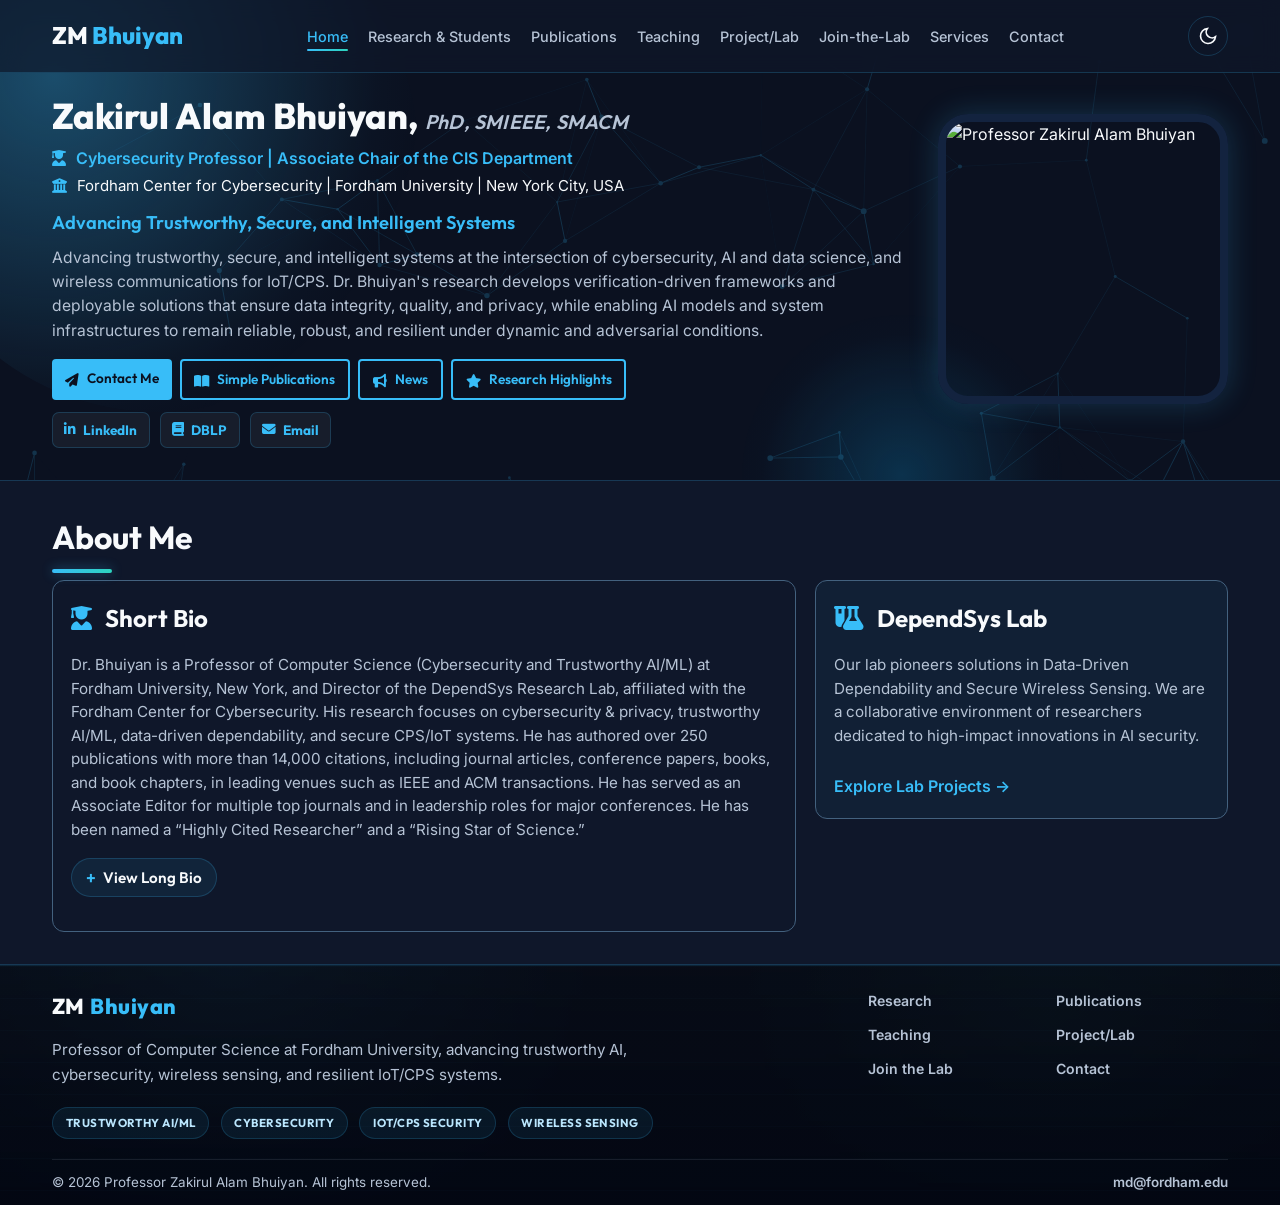
==== index.html @ 20b56509 "Add files via upload" ====
<!DOCTYPE html>
<html lang="en">

<head>
    <meta charset="UTF-8">
    <meta name="viewport" content="width=device-width, initial-scale=1.0">
    <title>Home | Zakirul Alam Bhuiyan</title>
    <meta name="description"
        content="Academic website of Professor Zakirul Alam Bhuiyan. Computer Science — Cybersecurity, Trustworthy AI/ML, Wireless Sensing, and Secure Systems.">
    <link rel="preconnect" href="https://fonts.googleapis.com">
    <link rel="preconnect" href="https://fonts.gstatic.com" crossorigin>
    <link
        href="https://fonts.googleapis.com/css2?family=Inter:wght@300;400;500;600&family=Outfit:wght@400;600;700;800&display=swap"
        rel="stylesheet">
    <link rel="stylesheet"
        href="https://cdnjs.cloudflare.com/ajax/libs/font-awesome/6.5.2/css/all.min.css">
    <link rel="stylesheet" href="style.css">
    <link rel="stylesheet" href="revision.css">
    <script>(function(){try{if(localStorage.getItem('theme')==='light'){document.documentElement.setAttribute('data-theme','light');}}catch(e){}})();</script>
</head>

<body>
    <!-- Abstract Canvas Background (Neural/Wireless design) -->
    <canvas id="bg-canvas"></canvas>

    <!-- Navigation -->
    <nav id="navbar">
        <div class="nav-container">
            <a href="index.html" class="logo">ZM <span>Bhuiyan</span></a>
            <ul class="nav-links">
                <li><a href="index.html" >Home</a></li>
                <li><a href="research.html">Research & Students</a></li>
                <li><a href="publications.html">Publications</a></li>
                <li><a href="teaching.html">Teaching</a></li>
                <li><a href="projects.html">Project/Lab</a></li>
                <li><a href="join-lab.html">Join-the-Lab</a></li>
                <li><a href="services.html">Services</a></li>
                <li><a href="contact.html">Contact</a></li>
            </ul>
            <div class="nav-controls">
                <button class="theme-toggle" aria-label="Toggle Theme">
                    <svg class="sun-icon" viewBox="0 0 24 24" fill="none" stroke="currentColor" stroke-width="2"><circle cx="12" cy="12" r="5"/><path d="M12 1v2M12 21v2M4.22 4.22l1.42 1.42M18.36 18.36l1.42 1.42M1 12h2M21 12h2M4.22 19.78l1.42-1.42M18.36 5.64l1.42-1.42"/></svg>
                    <svg class="moon-icon" viewBox="0 0 24 24" fill="none" stroke="currentColor" stroke-width="2"><path d="M21 12.79A9 9 0 1 1 11.21 3 7 7 0 0 0 21 12.79z"/></svg>
                </button>
                <button class="mobile-menu-btn" aria-label="Toggle Menu">
                    <span class="bar"></span>
                    <span class="bar"></span>
                    <span class="bar"></span>
                </button>
            </div>
        </div>
    </nav>

    <!-- Hero Section -->
    <section id="home" class="hero">
        <div class="hero-content">
            <div class="hero-text slide-right">
                <h1 class="glitch" data-text="Zakirul Alam Bhuiyan, PhD, SMIEEE, SMACM">Zakirul Alam Bhuiyan, <span class="title-credentials">PhD, SMIEEE, SMACM</span></h1>
                <p class="hero-role"><i class="fa-solid fa-user-graduate" aria-hidden="true"></i> Cybersecurity Professor | Associate Chair of the CIS Department</p>
                <p class="hero-affiliation"><i class="fa-solid fa-building-columns" aria-hidden="true"></i> Fordham Center for Cybersecurity | Fordham University | New York City, USA</p>
                <h2 class="tagline">Advancing Trustworthy, Secure, and Intelligent Systems</h2>
                <p class="bio-summary">
                    Advancing trustworthy, secure, and intelligent systems at the intersection of cybersecurity, AI and data science, and wireless communications for IoT/CPS. Dr. Bhuiyan's research develops verification-driven frameworks and deployable solutions that ensure data integrity, quality, and privacy, while enabling AI models and system infrastructures to remain reliable, robust, and resilient under dynamic and adversarial conditions.
                </p>
                <div class="hero-buttons">
                    <a href="contact.html" class="btn primary-btn"><i class="fa-solid fa-paper-plane"></i>Contact Me</a>
                    <button type="button" id="open-quick-pubs" class="btn secondary-btn"><i class="fa-solid fa-book-open"></i>Simple Publications</button>
                    <button type="button" id="open-news-modal" class="btn secondary-btn"><i class="fa-solid fa-bullhorn"></i>News</button>
                    <button type="button" id="open-highlights-modal" class="btn secondary-btn"><i class="fa-solid fa-star"></i>Research Highlights</button>
                </div>
<div class="social-links profile-links" aria-label="Academic and professional profiles">
<a href="https://www.linkedin.com/in/zakirul-alam-bhuiyan-19418713" target="_blank" rel="noopener noreferrer" aria-label="LinkedIn" title="LinkedIn"><i class="fa-brands fa-linkedin-in"></i><span>LinkedIn</span></a>
<a href="https://dblp.org/pid/88/7649" target="_blank" rel="noopener noreferrer" aria-label="DBLP" title="DBLP"><i class="fa-solid fa-book"></i><span>DBLP</span></a>
<a href="mailto:md@fordham.edu" aria-label="Email" title="Email"><i class="fa-solid fa-envelope"></i><span>Email</span></a></div>
            </div>
            <div class="hero-image slide-left">
                <div class="img-wrapper">
                    <img src="assets/profile.png" alt="Professor Zakirul Alam Bhuiyan">
                </div>
            </div>
        </div>
    </section>

    <div id="quick-pubs-modal" class="quick-pubs-modal" aria-hidden="true" role="dialog" aria-modal="true" aria-labelledby="quick-pubs-title">
        <div class="quick-pubs-backdrop" data-close-modal></div>
        <div class="quick-pubs-panel">
            <button type="button" class="quick-pubs-close" aria-label="Close" data-close-modal>&times;</button>
            <h3 id="quick-pubs-title">Selected Publications Snapshot</h3>
            <p class="quick-pubs-note">A quick list of representative publications. For the complete list, open the full publications page.</p>
            <ol class="quick-pubs-list">
                <li> Hong Shijia, Tian Qi, Shen Jian, Zakirul Alam Bhuiyan, Vijayakumar Pandi, He Debiao, An Efficient iTreeKEM-Based Group Key Agreement Protocol for Flying Ad-hoc Networks, IEEE Transactions on Mobile Computing (TMC), 2026</li>
                <li> Ali Alfatemi, Mohamed Rahouti, Zakirul Alam Bhuiyan, Abdellah Chehri, Mohammed Aledhari, and Gwanggil Jeon, "Enhancing DDoS Detection for Edge Networks with Noise-Tolerant Shallow Neural Networks in Computational Social Systems," IEEE Transactions on Computational Social Systems (TCSC), 2025</li>
                <li> T. Hai, Z. Bhuiyan, M. Rahouti, Jincheng Zhou, Jian Shen, "Blockchain-Based Trustworthiness in Cross-Border Data Exchange in 5G-Powered Intelligent Connected Vehicles," IEEE Networks, 2024</li>
                <li> S. Zhang, Z. Li, K. C. Li, Zakirul Alam Bhuiyan, "Blockchain-Based Hybrid Reliable User Selection Scheme for Task Allocation in Mobile Crowd Sensing," IEEE Translations Network Science Engineering (TNSE), 2024</li>
                <li> Ta Li, Youliang Tian, Jinbo Xiong, Zakirul Alam Bhuiyan, "FVP-EOC: Fair, Verifiable, and Privacy-Preserving Edge Outsourcing Computing in 5G-Enabled IIoT," IEEE Transactions Industrial Informatics (TII), 2023</li>
                <li> Xuan Zhao, Zakirul Alam Bhuiyan, et al., "TrCMP: A Dependable App Usage Design for User Behavior Analysis through Cyber-Physical Parameters," Journal of Systems Architecture (JSA), 2020</li>
                <li> J Zhang, Z Bhuiyan, X Yang, T Wang, X Xu, T Hayajneh, F. Khan, "AntiConcealer: Reliable Detection of Adversary Concealed Behaviors in EdgeAI-Assisted IoT," IEEE Internet of Things, 2022</li>
            </ol>
            <a href="publications.html" class="btn secondary-btn">Open Full Publications</a>
        </div>
    </div>

    <div id="news-modal" class="quick-pubs-modal" aria-hidden="true" role="dialog" aria-modal="true" aria-labelledby="news-title">
        <div class="quick-pubs-backdrop" data-close-news></div>
        <div class="quick-pubs-panel">
            <button type="button" class="quick-pubs-close" aria-label="Close" data-close-news>&times;</button>
            <h3 id="news-title">NEWS:</h3>
            <ul class="quick-pubs-list">
                <li>Fully Funded PhD position available in Data-driven Trustworthy AI/ML, Cybersecurity, IoT/CPS Privacy, Cryptography/Blockchain. <a href="join-lab.html">Learn more</a></li>
                <li>Funded/Voluntary MS/Undergrad research position available in Data-driven Trustworthy AI/ML, cybersecurity. <a href="join-lab.html">Learn more</a></li>
                <li>Funded MS/Undergrad research position available in Secure Wireless Signal Collection/Engineering. <a href="join-lab.html">Learn more</a></li>
            </ul>
            <a href="join-lab.html" class="btn secondary-btn">See Open Positions</a>
        </div>
    </div>

    <div id="highlights-modal" class="quick-pubs-modal" aria-hidden="true" role="dialog" aria-modal="true" aria-labelledby="highlights-title">
        <div class="quick-pubs-backdrop" data-close-highlights></div>
        <div class="quick-pubs-panel">
            <button type="button" class="quick-pubs-close" aria-label="Close" data-close-highlights>&times;</button>
            <h3 id="highlights-title">Research Highlights</h3>
            <ul class="quick-pubs-list">
                <li><strong>100+ SCI journal/transaction papers</strong></li>
                <li>25+ ESI Highly Cited Papers and 5 Hot Papers in Computer Sciences.</li>
                <li>80+ JCR Q1 papers and 65+ papers in prestigious IEEE/ACM transactions or magazines.</li>
                <li><strong>100+ conference papers</strong>, including 30+ top conference papers (SECON, INFOCOM, DSN, SRDS, DCOSS, MASS, ICC, ICCCN, GlobeCom, TrustCom).</li>
                <li><strong>30+ awards/honors</strong>, including 7 Best Paper awards and IEEE TCSC recognitions.</li>
                <li><strong>25+ journal editor/guest editor roles</strong> and <strong>50+ conference organization/TPC lead</strong> roles.</li>
                <li><strong>50+ seminars/panels/keynotes/talks</strong>.</li>
            </ul>
        </div>
    </div>

<section id="about" class="about section-alt">
        <div class="container">
            <h2 class="section-title">About Me</h2>
            <div class="about-grid" id="about-grid">
                <div class="about-text slide-up" id="about-text">
                    <h3><i class="fa-solid fa-user-graduate"></i> Short Bio</h3>
                    <p>
                        Dr. Bhuiyan is a Professor of Computer Science (Cybersecurity and Trustworthy AI/ML) at Fordham University, New York, and Director of the DependSys Research Lab, affiliated with the Fordham Center for Cybersecurity. His research focuses on cybersecurity & privacy, trustworthy AI/ML, data-driven dependability, and secure CPS/IoT systems. He has authored over 250 publications with more than 14,000 citations, including journal articles, conference papers, books, and book chapters, in leading venues such as IEEE and ACM transactions. He has served as an Associate Editor for multiple top journals and in leadership roles for major conferences. He has been named a “Highly Cited Researcher” and a “Rising Star of Science.”
                    </p>
                    <button type="button" class="long-bio-toggle" id="long-bio-toggle" aria-expanded="false" aria-controls="long-bio-content">
                        View Long Bio  
                    </button>
                    <div class="long-bio-content" id="long-bio-content" hidden>
                        <div class="long-bio-shell">
                            <p class="long-bio-kicker">Academic Leadership Profile</p>
                            <div class="long-bio-metrics">
                                <span>250+ Publications</span>
                                <span>25 ESI Highly Cited Papers</span>
                                <span>5 ESI Hot Papers</span>
                                <span>7 Best Paper Awards</span>
                            </div>

                            <div class="long-bio-stream">
                                <article class="bio-node">
                                    <h4>Position & Leadership</h4>
                                    <p>Dr. Bhuiyan is a tenured Associate Professor in the Department of Computer and Information Sciences at Fordham University, New York, USA. He also serves as the Director of the Dependable and Secure Systems Research (DependSys) Lab and is affiliated with the Fordham Center for Cybersecurity. Prior to joining Fordham, he held faculty positions as an Assistant Professor at Fordham University and Temple University, and as an Adjunct Professor at Harvard University.</p>
                                </article>

                                <article class="bio-node">
                                    <h4>Research & Scholarly Impact</h4>
                                    <p>His research spans cybersecurity and privacy, trustworthy AI/ML, data-driven system dependability, and emerging CPS/IoT systems. Dr. Bhuiyan has authored and co-authored over 250 publications, including journal and transactions articles, conference papers, 10 book chapters, and 4 books. His work has appeared in leading venues such as IEEE TC, TPDS, TII, TDSC, TITS, TSUSC, TETC, IoT-J, ACM ToIT, TCPS, and journals such as JSA, INS, JPDC, and JNCA. He has also published in premier conferences including IEEE INFOCOM, IEEE SECON, IEEE/IFIP DSN, IEEE SRDS, IEEE TrustCom, DCOSS, IEEE MASS, and IEEE DASC.</p>
                                </article>

                                <article class="bio-node">
                                    <h4>Editorial Roles & Recognition</h4>
                                    <p>Dr. Bhuiyan has served as an Associate Editor and Lead Guest Editor for several prominent journals, including IEEE Transactions on Industrial Informatics, ACM Transactions on Multimedia Computing, Communications, and Applications (TOMM), ACM Transactions on Cyber-Physical Systems, IEEE Internet of Things Journal, Future Generation Computer Systems, Journal of Network and Computer Applications, Journal of Parallel and Distributed Computing, and Computer Networks. He has been recognized as a Highly Cited Researcher by Web of Science, named among the Rising Stars of Science, and received the IEEE TCSC Early Career Researcher Award, IEEE Outstanding Leadership Award, and multiple IEEE Service Awards.</p>
                                </article>

                                <article class="bio-node">
                                    <h4>Service to the Community</h4>
                                    <p>He has served in major leadership and organizational roles including General Chair, Program Chair, Workshop Chair, Publicity Chair, Technical Program Committee member, and reviewer for numerous international conferences and journals. His service includes roles in IEEE DASC 2024, INFOCOM AidTSP Workshop, IEEE TrustCom (2023, 2020), IEEE CSCloud 2022, IEEE iSCI 2021, and IEEE DependSys 2020.</p>
                                </article>
                            </div>
                        </div>
                    </div>
                </div>
                <div class="lab-highlight slide-up" id="dependsys-card">
                    <h3><i class="fa-solid fa-flask-vial"></i> DependSys Lab</h3>
                    <p>
                        Our lab pioneers solutions in Data-Driven Dependability and Secure Wireless Sensing. We are a
                        collaborative environment of researchers dedicated to high-impact innovations in AI security.
                    </p>
                    <a href="projects.html" class="inline-link">Explore Lab Projects &rarr;</a>
                </div>
            </div>
        </div>
    </section>

    <footer class="site-footer">
        <div class="container footer-content">
            <div class="footer-brand">
                <a href="index.html" class="footer-logo">ZM <span>Bhuiyan</span></a>
                <p>Professor of Computer Science at Fordham University, advancing trustworthy AI, cybersecurity, wireless sensing, and resilient IoT/CPS systems.</p>
            </div>
            <div class="footer-links">
                <a href="research.html">Research</a>
                <a href="publications.html">Publications</a>
                <a href="teaching.html">Teaching</a>
                <a href="projects.html">Project/Lab</a>
                <a href="join-lab.html">Join the Lab</a>
                <a href="contact.html">Contact</a>
            </div>
            <div class="footer-focus">
                <span>Trustworthy AI/ML</span>
                <span>Cybersecurity</span>
                <span>IoT/CPS Security</span>
                <span>Wireless Sensing</span>
            </div>
            <div class="footer-bottom">
                <p>&copy; 2026 Professor Zakirul Alam Bhuiyan. All rights reserved.</p>
                <a href="mailto:md@fordham.edu">md@fordham.edu</a>
            </div>
        </div>
    </footer>
    <script src="publications-data.js"></script>
<script src="script.js"></script>
<script src="publications.js"></script>
</body>

</html>
---- style.css ----
:root {
    --bg-color: #0b1120;
    --bg-alt: #0f172a;
    --acc-color: #38bdf8;
    --text-main: #f8fafc;
    --text-sec: #94a3b8;
    --glass-bg: rgba(15, 23, 42, 0.7);
    --border-color: rgba(56, 189, 248, 0.2);
    --photo-frame: #13233f;
    --font-head: 'Outfit', sans-serif;
    --font-body: 'Inter', sans-serif;
}

* {
    margin: 0;
    padding: 0;
    box-sizing: border-box;
    scroll-behavior: smooth;
}

body {
    background-color: var(--bg-color);
    color: var(--text-main);
    font-family: var(--font-body);
    line-height: 1.6;
    overflow-x: hidden;
    position: relative;
    isolation: isolate;
}

canvas#bg-canvas {
    position: fixed;
    top: 0;
    left: 0;
    width: 100vw;
    height: 100vh;
    z-index: -2;
    opacity: 0.45;
}

.bg-3d-scene {
    position: fixed;
    inset: 0;
    z-index: -3;
    pointer-events: none;
    overflow: hidden;
    transform-style: preserve-3d;
    perspective: 1200px;
}

.bg-orb {
    position: absolute;
    border-radius: 50%;
    filter: blur(0.5px);
    transform-style: preserve-3d;
}

.orb-a {
    width: min(48vw, 520px);
    height: min(48vw, 520px);
    top: -12%;
    left: -8%;
    background: radial-gradient(circle at 30% 35%, rgba(56, 189, 248, 0.35), rgba(56, 189, 248, 0.02) 65%, transparent 75%);
    animation: orbFloatA 16s ease-in-out infinite alternate;
}

.orb-b {
    width: min(38vw, 430px);
    height: min(38vw, 430px);
    bottom: -16%;
    right: -8%;
    background: radial-gradient(circle at 60% 45%, rgba(45, 212, 191, 0.26), rgba(45, 212, 191, 0.03) 65%, transparent 80%);
    animation: orbFloatB 20s ease-in-out infinite alternate;
}

.orb-c {
    width: min(26vw, 320px);
    height: min(26vw, 320px);
    top: 35%;
    left: 58%;
    background: radial-gradient(circle at 50% 50%, rgba(14, 165, 233, 0.22), rgba(14, 165, 233, 0.01) 62%, transparent 78%);
    animation: orbFloatC 13s ease-in-out infinite alternate;
}

@keyframes orbFloatA {
    0% {
        transform: translate3d(0, 0, -20px) rotateX(4deg) rotateY(-8deg);
    }
    100% {
        transform: translate3d(4%, 6%, 90px) rotateX(-6deg) rotateY(10deg);
    }
}

@keyframes orbFloatB {
    0% {
        transform: translate3d(0, 0, -30px) rotateX(-8deg) rotateY(4deg);
    }
    100% {
        transform: translate3d(-6%, -8%, 120px) rotateX(10deg) rotateY(-8deg);
    }
}

@keyframes orbFloatC {
    0% {
        transform: translate3d(0, 0, -15px) rotateX(4deg) rotateY(6deg);
    }
    100% {
        transform: translate3d(-8%, 10%, 80px) rotateX(-6deg) rotateY(-7deg);
    }
}

.tilt-3d {
    transform-style: preserve-3d;
    transition: transform 0.22s ease, box-shadow 0.25s ease;
    will-change: transform;
}

.tilt-3d > * {
    transform: translateZ(24px);
}

@media (max-width: 768px) {
    .orb-a {
        width: 70vw;
        height: 70vw;
    }

    .orb-b {
        width: 56vw;
        height: 56vw;
    }

    .orb-c {
        width: 40vw;
        height: 40vw;
        left: 50%;
    }
}

@media (prefers-reduced-motion: reduce) {
    .bg-orb {
        animation: none !important;
    }

    .tilt-3d,
    .tilt-3d > * {
        transition: none !important;
        transform: none !important;
    }
}

.container {
    max-width: 1200px;
    margin: 0 auto;
    padding: 0 2rem;
}

h1, h2, h3, h4, h5, h6 {
    font-family: var(--font-head);
    font-weight: 700;
}

a {
    text-decoration: none;
    color: var(--acc-color);
    transition: all 0.3s ease;
}

a:hover {
    filter: brightness(1.2);
}

.section-title {
    font-size: 2.5rem;
    margin-bottom: 2rem;
    position: relative;
    display: inline-block;
}

.section-title::after {
    content: '';
    position: absolute;
    bottom: -10px;
    left: 0;
    width: 60px;
    height: 4px;
    background: var(--acc-color);
    border-radius: 2px;
}

section {
    padding: 100px 0;
    position: relative;
    z-index: 10;
}

.section-alt {
    background-color: var(--bg-alt);
    border-top: 1px solid var(--border-color);
    border-bottom: 1px solid var(--border-color);
}

/* Navbar */
nav {
    position: fixed;
    top: 0;
    width: 100%;
    backdrop-filter: blur(10px);
    background-color: var(--glass-bg);
    border-bottom: 1px solid var(--border-color);
    z-index: 1000;
    padding: 1rem 0;
    transition: all 0.3s;
}

.nav-container {
    max-width: 1200px;
    margin: 0 auto;
    padding: 0 2rem;
    display: flex;
    justify-content: space-between;
    align-items: center;
}

.logo {
    font-family: var(--font-head);
    font-size: 1.5rem;
    font-weight: 800;
    color: var(--text-main);
}

.logo span {
    color: var(--acc-color);
}

.nav-links {
    list-style: none;
    display: flex;
    gap: 1.25rem;
}

.nav-links li a {
    color: var(--text-sec);
    font-weight: 500;
    font-size: 0.9rem;
    transition: color 0.3s;
    white-space: nowrap;
}

.nav-links li a:hover,
.nav-links li a.active {
    color: var(--acc-color);
}

.mobile-menu-btn {
    display: none;
    background: none;
    border: none;
    cursor: pointer;
}

.mobile-menu-btn .bar {
    display: block;
    width: 25px;
    height: 3px;
    margin: 5px auto;
    background-color: var(--text-main);
    transition: all 0.3s;
}

/* Hero Section */
.hero {
    min-height: 100vh;
    display: flex;
    align-items: flex-start;
    padding-top: 88px;
    padding-bottom: 72px;
}

.hero-content {
    max-width: 1200px;
    margin: 0 auto;
    padding: 0 2rem;
    display: grid;
    grid-template-columns: minmax(0, 1.15fr) minmax(320px, 0.85fr);
    align-items: center;
    gap: clamp(2rem, 4vw, 4rem);
}

.hero-text {
    max-width: 680px;
    padding-top: 1rem;
}

.glitch {
    font-size: 3.5rem;
    font-weight: 800;
    line-height: 1.1;
    margin-bottom: 1rem;
    color: var(--text-main);
}

.title-credentials {
    font-size: 0.68em;
    font-weight: 600;
    color: var(--text-sec);
    letter-spacing: 0.01em;
}

.tagline {
    font-size: 1.35rem;
    color: var(--acc-color);
    margin-bottom: 1rem;
    font-weight: 600;
}

.hero-role {
    font-size: 1.1rem;
    color: var(--acc-color);
    font-weight: 600;
    margin-bottom: 0.2rem;
}

.hero-affiliation {
    color: var(--text-main);
    margin-bottom: 0.85rem;
}

.bio-summary {
    font-size: 1rem;
    color: var(--text-sec);
    max-width: 650px;
    margin-bottom: 1.5rem;
}

.hero-buttons {
    display: flex;
    gap: 1rem;
    flex-wrap: wrap;
    margin-bottom: 1.2rem;
}

.btn {
    padding: 0.8rem 1.5rem;
    border-radius: 4px;
    font-weight: 600;
    font-family: var(--font-head);
    transition: all 0.3s ease;
    cursor: pointer;
    border: none;
    display: inline-block;
}

.primary-btn {
    background-color: var(--acc-color);
    color: #0b1120;
}

.primary-btn:hover {
    background-color: #7dd3fc;
    box-shadow: 0 0 15px rgba(56, 189, 248, 0.4);
}

.secondary-btn {
    background-color: transparent;
    color: var(--acc-color);
    border: 2px solid var(--acc-color);
}

.secondary-btn:hover {
    background-color: rgba(56, 189, 248, 0.1);
}

.news-box {
    background: rgba(15, 23, 42, 0.8);
    border-left: 4px solid var(--acc-color);
    padding: 1rem;
    border-radius: 4px;
    display: flex;
    align-items: center;
    gap: 1rem;
}

.highlights-box {
    background: rgba(15, 23, 42, 0.78);
    border: 1px solid var(--border-color);
    border-left: 4px solid var(--acc-color);
    border-radius: 8px;
    padding: 1rem 1rem 1rem 1.1rem;
    max-width: 690px;
}

.highlights-box h3 {
    margin-bottom: 0.65rem;
    font-size: 1.05rem;
}

.highlights-box p {
    color: var(--text-sec);
    margin: 0;
}

.highlights-list {
    margin-left: 1rem;
    color: var(--text-sec);
    display: grid;
    gap: 0.45rem;
}

.highlights-list li {
    line-height: 1.45;
    font-size: 0.93rem;
}

.news-box p {
    margin: 0;
}

.news-badge {
    background: var(--acc-color);
    color: #0b1120;
    padding: 0.2rem 0.5rem;
    border-radius: 4px;
    font-weight: 700;
    font-size: 0.8rem;
    text-transform: uppercase;
}

.hero-image {
    display: flex;
    justify-content: center;
    align-self: flex-start;
    padding-top: 0;
    margin-top: 18px;
}

.img-wrapper {
    width: min(100%, 390px);
    aspect-ratio: 1 / 1;
    border-radius: 30px;
    overflow: hidden;
    position: relative;
    border: 8px solid var(--photo-frame);
    box-shadow: 0 0 30px rgba(56, 189, 248, 0.2);
}

.img-wrapper img {
    width: 100%;
    height: 100%;
    object-fit: cover;
    transition: transform 0.5s;
}

.img-wrapper:hover img {
    transform: scale(1.05);
}

.quick-pubs-modal {
    position: fixed;
    inset: 0;
    display: none;
    z-index: 1300;
}

.quick-pubs-modal.open {
    display: block;
}

.quick-pubs-backdrop {
    position: absolute;
    inset: 0;
    background: rgba(2, 8, 23, 0.72);
    backdrop-filter: blur(4px);
}

.quick-pubs-panel {
    position: fixed;
    top: 50%;
    left: 50%;
    transform: translate(-50%, -50%);
    width: min(780px, 96vw);
    max-height: min(88vh, calc(100dvh - 2rem));
    overflow-y: auto;
    -webkit-overflow-scrolling: touch;
    overscroll-behavior: contain;
    background: linear-gradient(140deg, rgba(15, 23, 42, 0.96), rgba(8, 14, 32, 0.96));
    border: 1px solid var(--border-color);
    border-radius: 12px;
    padding: 1.5rem;
    box-shadow: 0 24px 80px rgba(2, 8, 23, 0.5);
    z-index: 1301;
}

.quick-pubs-close {
    position: absolute;
    top: 0.6rem;
    right: 0.8rem;
    font-size: 1.8rem;
    line-height: 1;
    border: none;
    background: transparent;
    color: var(--text-sec);
    cursor: pointer;
}

.quick-pubs-close:hover {
    color: var(--acc-color);
}

.quick-pubs-note {
    color: var(--text-sec);
    margin-bottom: 0.8rem;
}

.quick-pubs-list {
    margin: 0 0 1.2rem 1rem;
    display: grid;
    gap: 0.55rem;
    color: var(--text-main);
}

.quick-pubs-list a {
    text-decoration: underline;
}

/* About Section */
.about-grid {
    display: grid;
    grid-template-columns: 1fr 1fr;
    gap: 3rem;
}

.about-grid.long-bio-expanded {
    grid-template-columns: 1fr;
}

.about-text h3, .lab-highlight h3 {
    font-size: 1.5rem;
    margin-bottom: 1rem;
    color: var(--text-main);
}

.about-text p, .lab-highlight p {
    color: var(--text-sec);
    margin-bottom: 1rem;
}

.long-bio-toggle {
    background: rgba(56, 189, 248, 0.08);
    border: 1px solid var(--border-color);
    padding: 0.55rem 0.85rem;
    margin: 0.35rem 0 1rem;
    color: var(--text-main);
    font-family: var(--font-head);
    font-size: 0.95rem;
    font-weight: 600;
    cursor: pointer;
    border-radius: 999px;
    display: inline-flex;
    align-items: center;
    gap: 0.45rem;
    transition: all 0.25s ease;
}

.long-bio-toggle::before {
    content: '+';
    color: var(--acc-color);
    font-size: 1.1rem;
    line-height: 1;
}

.long-bio-toggle:hover {
    border-color: var(--acc-color);
    transform: translateY(-1px);
}

.long-bio-toggle[aria-expanded="true"]::before {
    content: '-';
}

.long-bio-content {
    opacity: 0;
    transform: translateY(16px) scale(0.985);
    transform-origin: top center;
    max-height: 0;
    overflow: hidden;
    transition: opacity 0.42s ease, transform 0.42s ease, max-height 0.52s ease;
    pointer-events: none;
    position: relative;
}

.long-bio-content.is-open {
    opacity: 1;
    transform: translateY(0) scale(1);
    max-height: 2600px;
    pointer-events: auto;
}

.long-bio-shell {
    margin-top: 0.25rem;
    position: relative;
    padding: 1.15rem;
    border-radius: 14px;
    border: 1px solid var(--border-color);
    background: linear-gradient(145deg, rgba(10, 22, 45, 0.72), rgba(10, 18, 35, 0.72));
    overflow: hidden;
}

.long-bio-shell::before {
    content: '';
    position: absolute;
    inset: -45% -35%;
    background:
        conic-gradient(from 0deg, rgba(56, 189, 248, 0.25), transparent 28%, rgba(45, 212, 191, 0.2) 54%, transparent 78%, rgba(56, 189, 248, 0.25));
    filter: blur(14px);
    animation: longBioSpin 13s linear infinite;
}

.long-bio-shell > * {
    position: relative;
    z-index: 1;
}

.long-bio-kicker,
.long-bio-metrics span,
.bio-node {
    opacity: 0;
    transform: translateY(14px);
    transition: opacity 0.36s ease, transform 0.36s ease;
}

.long-bio-content.is-open .long-bio-kicker,
.long-bio-content.is-open .long-bio-metrics span,
.long-bio-content.is-open .bio-node {
    opacity: 1;
    transform: translateY(0);
}

.long-bio-content.is-open .long-bio-kicker { transition-delay: 0.08s; }
.long-bio-content.is-open .long-bio-metrics span:nth-child(1) { transition-delay: 0.12s; }
.long-bio-content.is-open .long-bio-metrics span:nth-child(2) { transition-delay: 0.16s; }
.long-bio-content.is-open .long-bio-metrics span:nth-child(3) { transition-delay: 0.2s; }
.long-bio-content.is-open .long-bio-metrics span:nth-child(4) { transition-delay: 0.24s; }
.long-bio-content.is-open .bio-node:nth-child(1) { transition-delay: 0.26s; }
.long-bio-content.is-open .bio-node:nth-child(2) { transition-delay: 0.32s; }
.long-bio-content.is-open .bio-node:nth-child(3) { transition-delay: 0.38s; }
.long-bio-content.is-open .bio-node:nth-child(4) { transition-delay: 0.44s; }

.long-bio-kicker {
    color: var(--acc-color);
    font-weight: 700;
    text-transform: uppercase;
    letter-spacing: 0.08em;
    font-size: 0.76rem;
    margin-bottom: 0.65rem;
}

.long-bio-metrics {
    display: flex;
    flex-wrap: wrap;
    gap: 0.45rem;
    margin-bottom: 0.95rem;
}

.long-bio-metrics span {
    font-size: 0.78rem;
    color: var(--text-main);
    padding: 0.35rem 0.65rem;
    border-radius: 999px;
    border: 1px solid var(--border-color);
    background: rgba(56, 189, 248, 0.12);
}

.long-bio-stream {
    display: grid;
    gap: 0.75rem;
}

.bio-node {
    padding: 0.8rem 0.9rem 0.75rem;
    border-radius: 11px;
    background: rgba(8, 15, 30, 0.68);
    border: 1px solid rgba(56, 189, 248, 0.18);
    box-shadow: inset 0 0 0 1px rgba(148, 163, 184, 0.05);
    backdrop-filter: blur(1px);
    position: relative;
}

.bio-node::before {
    content: '';
    position: absolute;
    left: -8px;
    top: 12px;
    width: 6px;
    height: calc(100% - 24px);
    border-radius: 999px;
    background: linear-gradient(180deg, rgba(56, 189, 248, 0.9), rgba(45, 212, 191, 0.35));
}

.bio-node h4 {
    font-size: 0.96rem;
    color: var(--text-main);
    margin-bottom: 0.35rem;
}

.bio-node p {
    color: var(--text-sec);
    margin-bottom: 0;
    line-height: 1.56;
    font-size: 0.95rem;
}

@keyframes longBioSpin {
    0% {
        transform: rotate(0deg);
    }
    100% {
        transform: rotate(360deg);
    }
}

.lab-highlight {
    background: rgba(56, 189, 248, 0.05);
    padding: 2rem;
    border-radius: 10px;
    border: 1px solid var(--border-color);
    transition: opacity 0.45s ease, transform 0.45s ease, max-height 0.45s ease, padding 0.45s ease, margin 0.45s ease, border-width 0.45s ease;
    max-height: 800px;
    overflow: hidden;
}

.about-grid.long-bio-expanded .lab-highlight {
    opacity: 0;
    transform: translateX(18px);
    max-height: 0;
    padding-top: 0;
    padding-bottom: 0;
    margin: 0;
    border-width: 0;
    pointer-events: none;
}

.about-text.long-bio-animated {
    position: relative;
    isolation: isolate;
    overflow: hidden;
    border: 1px solid var(--border-color);
    border-radius: 14px;
    padding: 1.2rem 1.2rem 0.8rem;
    background: rgba(15, 23, 42, 0.35);
}

.about-text.long-bio-animated::before {
    content: '';
    position: absolute;
    inset: -35%;
    z-index: 0;
    background:
        radial-gradient(circle at 20% 25%, rgba(56, 189, 248, 0.28), transparent 43%),
        radial-gradient(circle at 78% 36%, rgba(45, 212, 191, 0.22), transparent 40%),
        radial-gradient(circle at 50% 80%, rgba(14, 165, 233, 0.2), transparent 45%);
    filter: blur(16px);
    animation: bioAuroraShift 9.5s ease-in-out infinite alternate;
}

.about-text.long-bio-animated::after {
    content: '';
    position: absolute;
    inset: 0;
    z-index: 0;
    background:
        repeating-linear-gradient(125deg, rgba(56, 189, 248, 0.12) 0 2px, transparent 2px 15px),
        repeating-linear-gradient(-35deg, rgba(45, 212, 191, 0.08) 0 1px, transparent 1px 13px);
    opacity: 0.25;
    animation: bioGridDrift 14s linear infinite;
}

.about-text.long-bio-animated > * {
    position: relative;
    z-index: 1;
}

@keyframes bioAuroraShift {
    0% {
        transform: translate3d(-2%, -3%, 0) scale(1) rotate(0deg);
    }
    100% {
        transform: translate3d(3%, 2%, 0) scale(1.08) rotate(6deg);
    }
}

@keyframes bioGridDrift {
    0% {
        transform: translate3d(0, 0, 0);
    }
    100% {
        transform: translate3d(30px, -22px, 0);
    }
}

.inline-link {
    font-weight: 600;
    margin-top: 1rem;
    display: inline-block;
}

/* Research Section */
.research {
     width: 100%;
     max-width: 1200px;
     margin: 0 auto;
     padding: 100px 2rem;
}

.grid-layout {
    display: grid;
    grid-template-columns: 1fr 1fr;
    gap: 2rem;
}

.card {
    background: var(--bg-alt);
    border: 1px solid var(--border-color);
    padding: 2.5rem;
    border-radius: 10px;
}

.card h3 {
    font-size: 1.8rem;
    margin-bottom: 1.5rem;
}

.custom-list {
    list-style: none;
}

.custom-list li {
    position: relative;
    padding-left: 1.5rem;
    margin-bottom: 1rem;
    color: var(--text-sec);
}

.custom-list li::before {
    content: '▹';
    position: absolute;
    left: 0;
    color: var(--acc-color);
}

.student-category {
    margin-bottom: 1.5rem;
}

.student-category h4 {
    color: var(--acc-color);
    margin-bottom: 0.5rem;
}

.student-category p {
    color: var(--text-sec);
}

/* Research Hub (Research Page) */
.research-hub .section-title {
    margin-bottom: 1.25rem;
}

.research-topic-tabs {
    margin-bottom: 1.35rem;
}

.research-overview-note {
    width: min(680px, 100%);
    margin: 0;
    padding: 1.6rem 1.5rem;
    border: 2px solid #0b3750;
    background: linear-gradient(145deg, #0c5678, #0f6a93);
    color: #eff8ff;
    font-size: 1.12rem;
    line-height: 1.52;
    position: relative;
    box-shadow: 0 16px 36px rgba(2, 30, 48, 0.45);
}

.research-overview-note::before {
    content: '';
    position: absolute;
    width: 220px;
    height: 115px;
    left: -184px;
    top: -46px;
    background: linear-gradient(145deg, #0b5a7f, #0f6a93);
    border: 3px solid #0b3750;
    border-right: none;
    clip-path: polygon(0 0, 100% 100%, 0 100%);
}

.research-tab-btn {
    background: transparent;
    border: 1px solid var(--border-color);
    color: var(--text-main);
    padding: 0.5rem 0.95rem;
    border-radius: 20px;
    cursor: pointer;
    transition: all 0.28s ease;
    font-family: var(--font-head);
    font-weight: 600;
    font-size: 0.9rem;
}

.research-tab-btn.active,
.research-tab-btn:hover {
    background: rgba(56, 189, 248, 0.14);
    border-color: var(--acc-color);
    color: var(--acc-color);
}

.research-switcher {
    position: relative;
}

.research-filter-item {
    background: linear-gradient(150deg, rgba(12, 20, 40, 0.88), rgba(7, 14, 30, 0.92));
    border: 1px solid rgba(56, 189, 248, 0.25);
    border-radius: 14px;
    padding: 1.45rem 1.35rem;
    display: none;
    min-height: 280px;
}

.research-filter-item.is-visible-panel {
    display: block;
    animation: researchPanelIn 0.35s ease;
}

.research-filter-item h3 {
    margin-bottom: 0.95rem;
    font-size: 1.34rem;
}

.research-filter-item p {
    color: var(--text-sec);
}

@keyframes researchPanelIn {
    from {
        opacity: 0;
        transform: translateY(10px);
    }
    to {
        opacity: 1;
        transform: translateY(0);
    }
}

.chip-list {
    display: flex;
    flex-wrap: wrap;
    gap: 0.55rem;
    margin-bottom: 0.95rem;
}

.chip-list span {
    display: inline-flex;
    align-items: center;
    padding: 0.35rem 0.72rem;
    border-radius: 999px;
    border: 1px solid rgba(56, 189, 248, 0.35);
    background: rgba(56, 189, 248, 0.12);
    color: #d7f2ff;
    font-size: 0.85rem;
    font-weight: 600;
}

.research-list {
    margin: 0;
    padding-left: 1.1rem;
    color: var(--text-sec);
    display: grid;
    gap: 0.68rem;
}

.research-list li::marker {
    color: var(--acc-color);
}

.research-areas-showcase {
    display: grid;
    grid-template-columns: 1.08fr 0.92fr;
    gap: 1.2rem;
    align-items: stretch;
    margin-bottom: 1rem;
}

.research-areas-text {
    border: 1px solid rgba(56, 189, 248, 0.22);
    border-radius: 12px;
    background: linear-gradient(145deg, rgba(56, 189, 248, 0.08), rgba(15, 23, 42, 0.5));
    padding: 1rem 1rem 0.9rem;
    height: 100%;
}

.research-areas-intro {
    margin-bottom: 0.75rem;
    color: #d9f5ff;
    font-size: 0.96rem;
    line-height: 1.5;
}

.research-areas-points {
    margin: 0;
    padding-left: 0;
    list-style: none;
    display: grid;
    gap: 0.45rem;
}

.research-areas-points li {
    color: #e7edf7;
    font-size: 1rem;
    line-height: 1.45;
    font-weight: 520;
    position: relative;
    padding-left: 1rem;
}

.research-areas-points li::before {
    content: '';
    position: absolute;
    left: 0;
    top: 0.62rem;
    width: 6px;
    height: 6px;
    border-radius: 50%;
    background: var(--acc-color);
    box-shadow: 0 0 0 4px rgba(56, 189, 248, 0.18);
}

.research-areas-image-box {
    margin: 0;
    border: 1px solid rgba(56, 189, 248, 0.28);
    border-radius: 12px;
    padding: 0.5rem;
    background: linear-gradient(145deg, rgba(56, 189, 248, 0.11), rgba(15, 23, 42, 0.75));
    box-shadow: 0 16px 28px rgba(2, 6, 23, 0.45);
    height: 100%;
}

.research-areas-image-box img {
    width: 100%;
    height: 100%;
    display: block;
    border-radius: 8px;
    object-fit: cover;
}

.research-overview-shell {
    display: grid;
    gap: 1rem;
}

.overview-pillars-title {
    text-transform: uppercase;
    letter-spacing: 0.06em;
    font-weight: 800;
    color: #c6f1ff;
    font-family: var(--font-head);
    text-align: center;
    padding-top: 0.2rem;
}

.overview-pillars-grid {
    display: grid;
    grid-template-columns: repeat(5, minmax(0, 1fr));
    gap: 0.8rem;
}

.overview-pillar-card {
    background: linear-gradient(145deg, rgba(56, 189, 248, 0.12), rgba(15, 23, 42, 0.58));
    border: 1px solid rgba(56, 189, 248, 0.22);
    border-radius: 12px;
    padding: 0.9rem 0.85rem;
    display: flex;
    flex-direction: column;
    align-items: center;
    text-align: center;
    transition: transform 0.3s cubic-bezier(0.25, 0.8, 0.25, 1), box-shadow 0.3s ease, border-color 0.3s ease;
}

.overview-pillar-card:hover {
    transform: translateY(-5px);
    border-color: rgba(56, 189, 248, 0.55);
    box-shadow: 0 8px 24px rgba(56, 189, 248, 0.18);
}

.pillar-icon {
    width: 48px;
    height: 48px;
    border-radius: 50%;
    display: flex;
    align-items: center;
    justify-content: center;
    font-size: 0.76rem;
    font-weight: 800;
    color: #0f172a;
    background: #dbeafe;
    margin: 0 auto 0.7rem;
    flex-shrink: 0;
}

.pillar-icon svg {
    width: 24px;
    height: 24px;
    display: block;
}

.pillar-icon i {
    font-size: 22px;
    line-height: 1;
}

.pillar-cp { background: #dbeafe; color: #1d4ed8; }
.pillar-ai { background: #ede9fe; color: #7c3aed; }
.pillar-ws { background: #ccfbf1; color: #0d9488; }
.pillar-cs { background: #dcfce7; color: #16a34a; }
.pillar-dm { background: #fef3c7; color: #d97706; }

.overview-pillar-card h4 {
    font-size: 1.02rem;
    margin-bottom: 0.35rem;
}

.overview-pillar-card p {
    margin: 0;
    color: #dbeafe;
    font-size: 0.9rem;
    line-height: 1.45;
}

.overview-impact-grid {
    display: grid;
    grid-template-columns: repeat(3, minmax(0, 1fr));
    gap: 0.8rem;
}

.overview-impact-card {
    border-radius: 14px;
    padding: 1rem 0.9rem;
    background: linear-gradient(165deg, rgba(3, 27, 63, 0.98), rgba(2, 21, 50, 0.98));
    border: 1px solid rgba(56, 189, 248, 0.34);
    box-shadow: inset 0 1px 0 rgba(125, 211, 252, 0.2);
}

.overview-impact-card h4 {
    font-size: 1.2rem;
    margin-bottom: 0.2rem;
}

.impact-card-head {
    display: flex;
    align-items: center;
    gap: 0.45rem;
    line-height: 1.2;
}

.impact-title-icon {
    width: 30px;
    height: 30px;
    border-radius: 8px;
    display: inline-flex;
    align-items: center;
    justify-content: center;
    background: rgba(103, 232, 249, 0.14);
    color: #a5f3fc;
    border: 1px solid rgba(165, 243, 252, 0.28);
    flex-shrink: 0;
}

.impact-title-icon svg {
    width: 18px;
    height: 18px;
    display: block;
}

.impact-title-icon i {
    font-size: 16px;
    line-height: 1;
}

.impact-sub {
    margin-bottom: 0.75rem;
    color: #a5f3fc;
    font-size: 0.88rem;
}

.impact-items,
.impact-metrics {
    display: grid;
    grid-template-columns: repeat(2, minmax(0, 1fr));
    gap: 0.55rem;
}

.impact-items div,
.impact-metrics div {
    border: 1px solid rgba(125, 211, 252, 0.25);
    border-radius: 10px;
    background: rgba(11, 33, 66, 0.74);
    padding: 0.55rem;
    min-height: 84px;
    transition: transform 0.3s cubic-bezier(0.25, 0.8, 0.25, 1), box-shadow 0.3s ease, border-color 0.3s ease;
}

.impact-items div:hover,
.impact-metrics div:hover {
    transform: translateY(-4px);
    border-color: rgba(56, 189, 248, 0.55);
    box-shadow: 0 6px 16px rgba(56, 189, 248, 0.16);
}

.impact-items div,
.impact-metrics div {
    display: flex;
    flex-direction: column;
    align-items: center;
    justify-content: center;
    text-align: center;
}

.impact-item-icon {
    width: 28px;
    height: 28px;
    border-radius: 8px;
    display: flex;
    align-items: center;
    justify-content: center;
    margin-bottom: 0.35rem;
    color: #7dd3fc;
    background: rgba(125, 211, 252, 0.12);
    border: 1px solid rgba(125, 211, 252, 0.24);
}

.impact-item-icon svg {
    width: 16px;
    height: 16px;
    display: block;
}

.impact-item-icon i {
    font-size: 14px;
    line-height: 14px;
    width: 14px;
    height: 14px;
    display: inline-block;
    text-align: center;
    vertical-align: middle;
    margin: 0;
    padding: 0;
}

.impact-items strong,
.impact-metrics strong {
    display: block;
    color: #e0f2fe;
    margin-bottom: 0.25rem;
    font-size: 0.95rem;
}

.impact-items span,
.impact-metrics span {
    color: #bfdbfe;
    font-size: 0.82rem;
    line-height: 1.35;
    display: block;
}

.impact-metrics strong {
    font-size: 1.45rem;
    line-height: 1;
    color: #67e8f9;
}

.overview-vision-strip {
    display: grid;
    grid-template-columns: 1.5fr repeat(3, 1fr);
    gap: 0.65rem;
}

.vision-main,
.vision-mini {
    border-radius: 12px;
    border: 1px solid rgba(56, 189, 248, 0.2);
    background: linear-gradient(150deg, rgba(56, 189, 248, 0.1), rgba(12, 21, 41, 0.72));
    padding: 0.82rem 0.9rem;
}

.vision-main strong {
    font-size: 1rem;
    text-transform: uppercase;
    letter-spacing: 0.04em;
    color: #a5f3fc;
}

.vision-main-head {
    display: inline-flex;
    align-items: center;
    gap: 0.4rem;
}

.vision-main p {
    margin-top: 0.4rem;
    color: #dbeafe;
    font-size: 0.9rem;
    line-height: 1.45;
}

.vision-mini {
    display: flex;
    align-items: flex-start;
    gap: 0.45rem;
    color: #dbeafe;
    font-weight: 600;
    font-size: 0.89rem;
    line-height: 1.35;
}

.vision-mini-icon {
    width: 29px;
    height: 29px;
    border-radius: 8px;
    display: inline-flex;
    align-items: center;
    justify-content: center;
    color: #7dd3fc;
    background: rgba(125, 211, 252, 0.15);
    border: 1px solid rgba(125, 211, 252, 0.25);
    flex-shrink: 0;
}

.vision-mini-icon svg {
    width: 17px;
    height: 17px;
    display: block;
}

.vision-mini-icon i {
    font-size: 15px;
    line-height: 1;
}

.project-mini-grid {
    display: grid;
    grid-template-columns: repeat(2, minmax(0, 1fr));
    gap: 0.85rem;
}

.project-mini-grid > div {
    background: rgba(56, 189, 248, 0.08);
    border: 1px solid rgba(56, 189, 248, 0.22);
    border-radius: 10px;
    padding: 0.95rem 0.85rem;
}

.project-mini-grid h4 {
    color: var(--acc-color);
    font-size: 0.98rem;
    margin-bottom: 0.3rem;
}

.project-mini-grid p {
    font-size: 0.92rem;
    line-height: 1.45;
}

.student-columns {
    display: grid;
    grid-template-columns: 1fr 1fr;
    gap: 1rem;
}

.student-columns h4 {
    color: var(--acc-color);
    margin-bottom: 0.4rem;
}

.student-columns p {
    margin-bottom: 0.55rem;
}

/* Publications */
.publications .container {
    display: flex;
    flex-direction: column;
}

.pub-topics {
    margin-top: 2rem;
    order: 2;
}

.topic-tabs {
    display: flex;
    gap: 1rem;
    margin-bottom: 2rem;
    flex-wrap: wrap;
}

.tab-btn {
    background: transparent;
    border: 1px solid var(--border-color);
    color: var(--text-main);
    padding: 0.5rem 1.5rem;
    border-radius: 20px;
    cursor: pointer;
    transition: all 0.3s;
}

.tab-btn.active, .tab-btn:hover {
    background: rgba(56, 189, 248, 0.1);
    border-color: var(--acc-color);
    color: var(--acc-color);
}

.pub-list h4 {
    font-size: 1.3rem;
    margin: 2rem 0 1rem;
    color: var(--text-main);
    background: var(--bg-alt);
    border: 1px solid var(--border-color);
    border-radius: 8px;
    padding: 0.7rem 1rem;
}

.pub-item {
    display: flex;
    gap: 1.5rem;
    padding: 1.5rem;
    background: rgba(255, 255, 255, 0.02);
    border-left: 3px solid var(--border-color);
    border-radius: 4px;
    margin-bottom: 1rem;
    transition: all 0.3s;
}

.pub-item:hover {
    background: rgba(255, 255, 255, 0.05);
    border-left-color: var(--acc-color);
}

.pub-year {
    font-family: var(--font-head);
    font-weight: 700;
    color: var(--acc-color);
    font-size: 1.2rem;
}

.pub-authors {
    color: var(--text-sec);
    font-size: 0.9rem;
}

.pub-title {
    font-weight: 600;
    margin: 0.3rem 0;
    color: var(--text-main);
}

.pub-venue {
    font-size: 0.9rem;
    font-style: italic;
    color: var(--text-sec);
}

.pub-data-model {
    display: grid;
    grid-template-columns: repeat(auto-fit, minmax(190px, 1fr));
    gap: 0.65rem;
    margin-top: 1rem;
    padding-top: 1rem;
    border-top: 1px solid rgba(56, 189, 248, 0.14);
}

.pub-data-model div {
    background: rgba(56, 189, 248, 0.07);
    border: 1px solid rgba(56, 189, 248, 0.12);
    border-radius: 8px;
    padding: 0.65rem 0.75rem;
}

.pub-data-model span {
    display: block;
    color: var(--acc-color);
    font-family: var(--font-head);
    font-size: 0.72rem;
    font-weight: 800;
    letter-spacing: 0.04em;
    margin-bottom: 0.25rem;
    text-transform: uppercase;
}

.pub-data-model strong {
    color: var(--text-main);
    display: block;
    font-size: 0.84rem;
    line-height: 1.4;
}

.publication-impact-panel {
    margin-top: 4rem;
    padding: 2.2rem;
    border: 1px solid rgba(56, 189, 248, 0.22);
    border-radius: 16px;
    background:
        radial-gradient(circle at 10% 10%, rgba(56, 189, 248, 0.14), transparent 30%),
        radial-gradient(circle at 85% 20%, rgba(45, 212, 191, 0.12), transparent 34%),
        linear-gradient(145deg, rgba(15, 23, 42, 0.82), rgba(8, 14, 30, 0.92));
    overflow: hidden;
    position: relative;
    order: 1;
}

.publication-impact-panel::before {
    content: '';
    position: absolute;
    inset: -45%;
    background: conic-gradient(from 120deg, transparent, rgba(56, 189, 248, 0.14), transparent 30%, rgba(45, 212, 191, 0.12), transparent 62%);
    animation: impactAuraSpin 18s linear infinite;
    opacity: 0.65;
}

.publication-impact-panel > * {
    position: relative;
    z-index: 1;
}

.publication-impact-header {
    text-align: center;
    margin-bottom: 2.6rem;
}

.publication-impact-header h3 {
    font-size: clamp(1.8rem, 4vw, 3rem);
    color: var(--text-main);
    margin-bottom: 0.5rem;
}

.publication-impact-header p {
    color: var(--text-sec);
    font-size: 1.05rem;
}

.publication-impact-header::after {
    content: '';
    display: block;
    width: 90px;
    height: 4px;
    margin: 1rem auto 0;
    border-radius: 999px;
    background: linear-gradient(90deg, var(--acc-color), #2dd4bf);
    box-shadow: 0 0 18px rgba(56, 189, 248, 0.35);
}

.publication-impact-grid {
    display: grid;
    grid-template-columns: repeat(auto-fit, minmax(240px, 1fr));
    gap: 1.35rem;
}

.impact-card {
    background: rgba(15, 23, 42, 0.68);
    border: 1px solid rgba(56, 189, 248, 0.18);
    border-radius: 12px;
    padding: 1.45rem 1.35rem;
    position: relative;
    overflow: visible;
    transition: transform 0.32s ease, border-color 0.32s ease, box-shadow 0.32s ease, background 0.32s ease;
    animation: impactCardFloat 7s ease-in-out infinite;
}

.impact-card:nth-child(2) { animation-delay: 0.35s; }
.impact-card:nth-child(3) { animation-delay: 0.7s; }
.impact-card:nth-child(4) { animation-delay: 1.05s; }

.impact-card:hover {
    transform: translateY(-8px) scale(1.015);
    border-color: rgba(56, 189, 248, 0.55);
    background: rgba(15, 23, 42, 0.88);
    box-shadow: 0 18px 42px rgba(2, 8, 23, 0.38), 0 0 22px rgba(56, 189, 248, 0.14);
}

.impact-icon {
    width: 68px;
    height: 68px;
    border-radius: 50%;
    display: flex;
    align-items: center;
    justify-content: center;
    margin: -3rem auto 1rem;
    color: var(--acc-color);
    background: linear-gradient(145deg, rgba(56, 189, 248, 0.18), rgba(15, 23, 42, 0.95));
    border: 7px solid rgba(11, 17, 32, 0.92);
    box-shadow: 0 0 24px rgba(56, 189, 248, 0.22);
    font-size: 1.7rem;
}

.impact-card h4 {
    text-align: center;
    color: var(--text-main);
    font-size: 1rem;
    text-transform: uppercase;
    letter-spacing: 0.04em;
    margin-bottom: 0.7rem;
}

.impact-mini-line {
    width: 54px;
    height: 3px;
    border-radius: 999px;
    background: linear-gradient(90deg, var(--acc-color), #2dd4bf);
    margin: 0 auto 1rem;
}

.impact-item {
    display: flex;
    align-items: flex-start;
    gap: 0.9rem;
    padding: 0.9rem 0;
    border-bottom: 1px solid rgba(56, 189, 248, 0.12);
}

.impact-item:last-child {
    border-bottom: none;
}

.impact-item > span,
.publication-impact-footer span {
    width: 42px;
    height: 42px;
    min-width: 42px;
    border-radius: 50%;
    background: rgba(56, 189, 248, 0.16);
    color: var(--acc-color);
    border: 1px solid rgba(56, 189, 248, 0.25);
    display: flex;
    align-items: center;
    justify-content: center;
}

.impact-item strong {
    display: block;
    color: var(--acc-color);
    font-family: var(--font-head);
    font-size: 2rem;
    line-height: 1;
    margin-bottom: 0.25rem;
}

.impact-item .impact-text-strong {
    color: var(--text-main);
    font-size: 0.98rem;
}

.impact-item p {
    color: var(--text-sec);
    font-size: 0.9rem;
    line-height: 1.4;
}

.impact-logo-list {
    display: grid;
    gap: 1.2rem;
    padding-top: 0.3rem;
}

.impact-logo-list div {
    display: flex;
    align-items: center;
    gap: 0.85rem;
}

.impact-logo-list i {
    color: var(--acc-color);
    font-size: 2rem;
}

.impact-logo-list strong,
.impact-logo-list small {
    display: block;
}

.impact-logo-list strong {
    color: var(--text-main);
    font-family: var(--font-head);
    font-size: 1.25rem;
}

.impact-logo-list small {
    color: var(--text-sec);
    font-size: 0.82rem;
}

.publication-impact-footer {
    display: flex;
    justify-content: center;
    align-items: center;
    flex-wrap: wrap;
    gap: 0.85rem;
    margin-top: 2rem;
    color: var(--text-main);
    font-family: var(--font-head);
    font-size: 1.2rem;
}

@keyframes impactAuraSpin {
    from { transform: rotate(0deg); }
    to { transform: rotate(360deg); }
}

@keyframes impactCardFloat {
    0%, 100% { translate: 0 0; }
    50% { translate: 0 -4px; }
}

/* Teaching */
.teaching {
     width: 100%;
     max-width: 1200px;
     margin: 0 auto;
     padding: 100px 2rem;
}

.teaching-grid {
    display: grid;
    grid-template-columns: repeat(3, 1fr);
    gap: 2rem;
    margin-bottom: 3rem;
    margin-top: 2rem;
}

.teaching-item {
    background: var(--bg-alt);
    padding: 2rem;
    border-radius: 10px;
    border: 1px solid var(--border-color);
    text-align: center;
    transition: transform 0.3s;
}

.teaching-item:hover {
    transform: translateY(-5px);
}

.icon-box {
    width: 60px;
    height: 60px;
    background: rgba(56, 189, 248, 0.1);
    color: var(--acc-color);
    border-radius: 50%;
    display: flex;
    align-items: center;
    justify-content: center;
    margin: 0 auto 1.5rem;
}

.teaching-item h3 {
    margin-bottom: 1rem;
}

.teaching-item p {
    color: var(--text-sec);
    font-size: 0.95rem;
}

.teaching-resources {
    display: flex;
    gap: 1rem;
    justify-content: center;
}

/* Project / Lab Section */
.lab-overview {
    margin-bottom: 3rem;
}

.custom-tag-list {
    list-style: none;
    display: flex;
    flex-wrap: wrap;
    gap: 1rem;
    margin-top: 1rem;
}

.custom-tag-list li {
    background: rgba(56, 189, 248, 0.1);
    color: var(--acc-color);
    padding: 0.5rem 1rem;
    border-radius: 20px;
    font-size: 0.9rem;
    border: 1px solid var(--border-color);
}

.lab-visuals {
    display: grid;
    grid-template-columns: 1fr 1fr;
    gap: 2rem;
}

.placeholder-box {
    background: rgba(255, 255, 255, 0.02);
    border: 2px dashed var(--border-color);
    border-radius: 10px;
    height: 250px;
    display: flex;
    align-items: center;
    justify-content: center;
    color: var(--text-sec);
    font-family: var(--font-head);
    font-size: 1.2rem;
}

/* Service & Leadership */
.services {
    width: 100%;
    max-width: 1200px;
    margin: 0 auto;
    padding: 100px 2rem;
}

.services-wrapper {
    display: grid;
    grid-template-columns: 1fr 1fr;
    gap: 3rem;
    margin-bottom: 3rem;
}

.service-block h3 {
    color: var(--acc-color);
    margin-bottom: 1rem;
    font-size: 1.5rem;
}

.service-block ul {
    list-style: none;
    color: var(--text-sec);
}

.service-block ul li {
    margin-bottom: 1rem;
    padding-left: 1.5rem;
    position: relative;
}

.service-block ul li::before {
    content: '→';
    position: absolute;
    left: 0;
    color: var(--acc-color);
}

.hero-glass {
    background: linear-gradient(135deg, rgba(56, 189, 248, 0.1), rgba(15, 23, 42, 0.8));
    border: 1px solid rgba(56, 189, 248, 0.3);
    padding: 3rem;
    border-radius: 15px;
    backdrop-filter: blur(10px);
    text-align: center;
}

.hero-glass h3 {
    font-size: 2rem;
    margin-bottom: 2rem;
}

.opening-items {
    display: grid;
    grid-template-columns: 1fr 1fr;
    gap: 2rem;
    text-align: left;
    margin-bottom: 2rem;
}

.opening h4,
.opening h3 {
    color: var(--text-main);
    margin-bottom: 0.5rem;
}

.opening p {
    color: var(--text-sec);
}

/* Full Services Page */
.services-page {
    padding-top: 130px;
}

.services-hero {
    margin-bottom: 2rem;
    max-width: 920px;
}

.services-kicker {
    color: var(--acc-color);
    font-family: var(--font-head);
    font-size: 0.78rem;
    font-weight: 800;
    letter-spacing: 0.08em;
    margin-bottom: 0.35rem;
    text-transform: uppercase;
}

.services-hero .section-title {
    margin-bottom: 1.1rem;
}

.services-hero .section-subtitle {
    color: var(--text-sec);
    font-size: 1.02rem;
    line-height: 1.65;
    max-width: 860px;
}

.services-stats {
    display: flex;
    flex-wrap: wrap;
    gap: 0.55rem;
    margin-top: 1.25rem;
}

.services-stats span,
.service-chip-list li {
    border: 1px solid var(--border-color);
    border-radius: 999px;
    background: rgba(56, 189, 248, 0.09);
    color: var(--text-main);
    font-family: var(--font-head);
    font-size: 0.78rem;
    font-weight: 700;
    padding: 0.38rem 0.72rem;
}

.services-tabs {
    margin-bottom: 1.4rem;
}

.services-switcher {
    display: grid;
    gap: 1.2rem;
}

.services-switcher .service-panel {
    padding: 2rem;
    transition: border-color 0.28s ease, box-shadow 0.28s ease, transform 0.28s ease;
}

.services-switcher .service-panel:hover {
    border-color: rgba(56, 189, 248, 0.42);
    box-shadow: 0 14px 34px rgba(2, 8, 23, 0.24);
    transform: translateY(-2px);
}

.service-panel h2 {
    color: var(--text-main);
    font-size: 1.65rem;
    margin-bottom: 1.35rem;
}

.service-timeline-list {
    display: grid;
    gap: 0.8rem;
    list-style: none;
}

.service-timeline-list li,
.editorial-list > div,
.service-record-grid > div {
    background: rgba(15, 23, 42, 0.55);
    border: 1px solid rgba(56, 189, 248, 0.15);
    border-left: 4px solid var(--acc-color);
    border-radius: 10px;
    padding: 1rem 1.1rem;
    transition: background 0.28s ease, border-color 0.28s ease, box-shadow 0.28s ease, transform 0.28s ease;
}

.service-timeline-list strong,
.service-record-grid strong,
.editorial-list strong {
    color: var(--text-main);
    display: block;
    line-height: 1.45;
}

.service-timeline-list span,
.service-record-grid span,
.editorial-list span,
.service-mini-card span,
.proceedings-list article > span,
.talk-list span {
    color: var(--acc-color);
    display: inline-block;
    font-family: var(--font-head);
    font-size: 0.78rem;
    font-weight: 800;
    letter-spacing: 0.04em;
    margin-bottom: 0.35rem;
    text-transform: uppercase;
}

.service-card-grid,
.service-record-grid,
.conference-grid {
    display: grid;
    grid-template-columns: repeat(auto-fit, minmax(260px, 1fr));
    gap: 1rem;
}

.service-mini-card,
.proceedings-list article,
.conference-grid > div {
    background: rgba(15, 23, 42, 0.5);
    border: 1px solid rgba(56, 189, 248, 0.16);
    border-radius: 12px;
    padding: 1.15rem;
    transition: background 0.28s ease, border-color 0.28s ease, box-shadow 0.28s ease, transform 0.28s ease;
}

.service-mini-card h3,
.proceedings-list h3,
.talk-section h3 {
    color: var(--text-main);
    font-size: 1.05rem;
    margin-bottom: 0.55rem;
}

.service-mini-card p,
.service-record-grid p,
.proceedings-list p,
.talk-list p,
.editorial-list p,
.conference-service p,
.conference-grid span {
    color: var(--text-sec);
    font-size: 0.92rem;
    line-height: 1.55;
}

.proceedings-list,
.editorial-list,
.talk-list {
    display: grid;
    gap: 1rem;
}

.society-layout {
    display: grid;
    grid-template-columns: minmax(240px, 0.7fr) 1.3fr;
    gap: 1.3rem;
    align-items: start;
}

.featured-service {
    background: linear-gradient(145deg, rgba(56, 189, 248, 0.14), rgba(15, 23, 42, 0.62));
}

.service-chip-list {
    display: flex;
    flex-wrap: wrap;
    gap: 0.55rem;
    list-style: none;
}

.talk-section + .talk-section {
    margin-top: 2rem;
}

.talk-list {
    counter-reset: talks;
    list-style: none;
}

.talk-list li {
    background: rgba(15, 23, 42, 0.5);
    border: 1px solid rgba(56, 189, 248, 0.14);
    border-radius: 10px;
    padding: 1rem 1.1rem;
    position: relative;
    transition: background 0.28s ease, border-color 0.28s ease, box-shadow 0.28s ease, transform 0.28s ease;
}

.service-timeline-list li:hover,
.editorial-list > div:hover,
.service-record-grid > div:hover,
.service-mini-card:hover,
.proceedings-list article:hover,
.conference-grid > div:hover,
.talk-list li:hover {
    background: rgba(15, 23, 42, 0.74);
    border-color: rgba(56, 189, 248, 0.44);
    box-shadow: 0 12px 26px rgba(2, 8, 23, 0.28), inset 0 0 0 1px rgba(56, 189, 248, 0.06);
    transform: translateY(-4px);
}

.talk-list strong {
    color: var(--text-main);
    display: block;
    line-height: 1.45;
}

.compact-talks li {
    padding-top: 0.9rem;
    padding-bottom: 0.9rem;
}

.conference-service {
    display: grid;
    gap: 1.25rem;
}

.conference-role-group {
    display: grid;
    gap: 0.8rem;
    padding-top: 0.55rem;
}

.conference-role-group h3 {
    border-left: 3px solid var(--acc-color);
    color: var(--text-main);
    font-size: 1.12rem;
    padding-left: 0.7rem;
}

.conference-grid strong {
    color: var(--text-main);
    display: block;
    margin-bottom: 0.35rem;
}

.services-join {
    margin-top: 2rem;
    text-align: left;
}

.services-join h2 {
    margin-bottom: 1.2rem;
}

@media (max-width: 992px) {
    .society-layout {
        grid-template-columns: 1fr;
    }
}

@media (max-width: 768px) {
    .services-page {
        padding-top: 112px;
    }

    .services-switcher .service-panel {
        padding: 1.2rem;
    }

    .services-stats {
        gap: 0.45rem;
    }

    .services-stats span,
    .service-chip-list li {
        font-size: 0.74rem;
    }

    .service-card-grid,
    .service-record-grid,
    .conference-grid {
        grid-template-columns: 1fr;
    }

    .service-panel h2 {
        font-size: 1.35rem;
    }
}

/* Contact Section */
.contact-grid {
    display: grid;
    grid-template-columns: 1fr 1fr;
    gap: 4rem;
}

.contact-info p {
    color: var(--text-sec);
    margin-bottom: 2.5rem;
}

.office-address {
    display: flex;
    gap: 1rem;
    align-items: flex-start;
    margin-bottom: 2rem;
    color: var(--text-sec);
}

.office-address svg {
    color: var(--acc-color);
    flex-shrink: 0;
    margin-top: 5px;
}

.social-links {
    display: flex;
    gap: 1rem;
}

.social-links a {
    width: 40px;
    height: 40px;
    border-radius: 50%;
    background: rgba(255, 255, 255, 0.05);
    display: flex;
    align-items: center;
    justify-content: center;
    border: 1px solid var(--border-color);
    color: var(--acc-color);
    font-family: var(--font-head);
    font-weight: 700;
}

.social-links a:hover {
    background: var(--acc-color);
    color: #0b1120;
}

.contact-form {
    background: rgba(255, 255, 255, 0.02);
    padding: 2.5rem;
    border-radius: 10px;
    border: 1px solid var(--border-color);
}

.form-group {
    margin-bottom: 1.5rem;
}

.form-group label {
    display: block;
    margin-bottom: 0.5rem;
    color: var(--text-main);
    font-weight: 500;
}

.form-group input, .form-group textarea {
    width: 100%;
    padding: 0.8rem 1rem;
    background: rgba(15, 23, 42, 0.5);
    border: 1px solid var(--border-color);
    border-radius: 4px;
    color: var(--text-main);
    font-family: var(--font-body);
}

.form-group input:focus, .form-group textarea:focus {
    outline: none;
    border-color: var(--acc-color);
}

.submit-btn {
    width: 100%;
}

/* Footer */
.site-footer {
    background:
        linear-gradient(180deg, rgba(6, 10, 19, 0.72), rgba(3, 7, 18, 0.96)),
        radial-gradient(circle at 18% 0%, rgba(56, 189, 248, 0.16), transparent 34%),
        radial-gradient(circle at 82% 20%, rgba(45, 212, 191, 0.1), transparent 30%);
    border-top: 1px solid rgba(56, 189, 248, 0.16);
    padding: 3.5rem 0 1.5rem;
    position: relative;
    overflow: hidden;
}

.site-footer::before {
    content: '';
    position: absolute;
    inset: 0;
    background-image: linear-gradient(rgba(56, 189, 248, 0.05) 1px, transparent 1px);
    background-size: 100% 32px;
    opacity: 0.35;
    pointer-events: none;
}

.footer-content {
    position: relative;
    z-index: 1;
    display: grid;
    grid-template-columns: minmax(280px, 1.25fr) minmax(220px, 0.85fr);
    gap: 2rem 3rem;
    align-items: start;
}

.footer-brand {
    max-width: 620px;
}

.footer-logo {
    display: inline-flex;
    align-items: baseline;
    color: var(--text-main);
    font-family: var(--font-head);
    font-size: 1.35rem;
    font-weight: 800;
    letter-spacing: 0.02em;
    text-decoration: none;
    margin-bottom: 0.8rem;
}

.footer-logo span {
    color: var(--acc-color);
    margin-left: 0.35rem;
}

.footer-brand p {
    color: var(--text-sec);
    font-size: 0.95rem;
    line-height: 1.65;
    margin: 0;
}

.footer-links {
    display: grid;
    grid-template-columns: repeat(2, minmax(0, 1fr));
    gap: 0.75rem 1rem;
    justify-self: end;
    width: min(100%, 360px);
}

.footer-links a {
    color: var(--text-sec);
    font-size: 0.88rem;
    font-weight: 600;
    text-decoration: none;
    transition: color 0.25s ease, transform 0.25s ease;
}

.footer-links a:hover {
    color: var(--acc-color);
    transform: translateX(3px);
}

.footer-focus {
    grid-column: 1 / -1;
    display: flex;
    flex-wrap: wrap;
    gap: 0.7rem;
    padding-top: 0.25rem;
}

.footer-focus span {
    color: #bae6fd;
    background: rgba(56, 189, 248, 0.08);
    border: 1px solid rgba(56, 189, 248, 0.18);
    border-radius: 999px;
    padding: 0.4rem 0.8rem;
    font-family: var(--font-head);
    font-size: 0.72rem;
    font-weight: 700;
    letter-spacing: 0.04em;
    text-transform: uppercase;
}

.footer-bottom {
    grid-column: 1 / -1;
    display: flex;
    justify-content: space-between;
    gap: 1rem;
    align-items: center;
    border-top: 1px solid rgba(148, 163, 184, 0.14);
    padding-top: 1.25rem;
    margin-top: 0.35rem;
}

.footer-bottom p,
.footer-bottom a {
    color: var(--text-sec);
    font-size: 0.84rem;
    margin: 0;
}

.footer-bottom a {
    text-decoration: none;
    font-weight: 600;
}

.footer-bottom a:hover {
    color: var(--acc-color);
}

/* Responsive */
@media (max-width: 992px) {
    .hero-content, .about-grid, .grid-layout, .teaching-grid, .services-wrapper, .opening-items, .contact-grid {
        grid-template-columns: 1fr;
        flex-direction: column;
    }

    .footer-content {
        grid-template-columns: 1fr;
    }

    .footer-links {
        justify-self: start;
        width: 100%;
    }

    .hero-content {
        text-align: center;
    }

    .hero {
        padding-top: 96px;
    }

    .hero-image {
        justify-content: center;
        margin-top: 2rem;
    }
    
    .hero-buttons {
        justify-content: center;
    }
    
    .news-box {
        text-align: left;
    }

    .highlights-box {
        text-align: left;
        margin: 0 auto;
    }

    .research-overview-note {
        margin-left: 0;
    }

    .research-overview-note::before {
        width: 128px;
        height: 86px;
        left: 30px;
        top: -70px;
        clip-path: polygon(0 100%, 100% 100%, 0 0);
        border-right: 3px solid #0b3750;
        border-bottom: none;
    }
}

@media (max-width: 768px) {
    .nav-links {
        display: none;
        position: absolute;
        top: 100%;
        left: 0;
        width: 100%;
        background: var(--bg-color);
        flex-direction: column;
        text-align: center;
        padding: 2rem 0;
        border-bottom: 1px solid var(--border-color);
    }
    
    .nav-links.active {
        display: flex;
    }

    .mobile-menu-btn {
        display: block;
    }

    .glitch {
        font-size: 2.5rem;
    }

    .research-topic-tabs {
        display: flex;
        flex-wrap: nowrap;
        overflow-x: auto;
        width: 100%;
    }

    .research-tab-btn {
        white-space: nowrap;
        font-size: 0.94rem;
        padding: 0.58rem 0.78rem;
    }

    .research-overview-note {
        margin-top: 1.4rem;
        padding: 1.1rem;
        font-size: 0.98rem;
    }

    .research-overview-note::before {
        display: none;
    }

    .project-mini-grid,
    .student-columns {
        grid-template-columns: 1fr;
    }

    .research-areas-showcase {
        grid-template-columns: 1fr;
        gap: 0.85rem;
    }

    .overview-pillars-grid,
    .overview-impact-grid {
        grid-template-columns: repeat(2, minmax(0, 1fr));
    }

    .overview-vision-strip {
        grid-template-columns: 1fr 1fr;
    }

    .vision-main {
        grid-column: span 2;
    }

    .research-areas-text {
        padding: 0.9rem;
    }

    .research-areas-points li {
        font-size: 0.95rem;
        line-height: 1.5;
    }

    .overview-pillars-grid,
    .overview-impact-grid,
    .overview-vision-strip {
        grid-template-columns: 1fr;
    }

    .vision-main {
        grid-column: span 1;
    }

    .impact-items,
    .impact-metrics {
        grid-template-columns: 1fr;
    }

    .publication-impact-panel {
        padding: 1.4rem;
    }

    .publication-impact-grid {
        gap: 2.4rem;
    }

    .impact-card {
        padding: 1.35rem 1rem;
    }

    .publication-impact-footer {
        font-size: 1rem;
        text-align: center;
    }

    .site-footer {
        padding-top: 2.7rem;
    }

    .footer-links {
        grid-template-columns: 1fr;
    }

    .footer-bottom {
        align-items: flex-start;
        flex-direction: column;
    }
}


/* === Light Theme Overrides === */
[data-theme="light"] {
    --bg-color: #f8fafc;
    --bg-alt: #ffffff;
    --acc-color: #0ea5e9;
    --text-main: #0f172a;
    --text-sec: #475569;
    --glass-bg: rgba(255, 255, 255, 0.9);
    --border-color: rgba(14, 165, 233, 0.2);
    --photo-frame: #ffffff;
}

[data-theme="light"] .bg-orb {
    filter: blur(1px);
}

[data-theme="light"] .orb-a {
    background: radial-gradient(circle at 30% 35%, rgba(14, 165, 233, 0.2), rgba(14, 165, 233, 0.02) 65%, transparent 75%);
}

[data-theme="light"] .orb-b {
    background: radial-gradient(circle at 60% 45%, rgba(34, 197, 94, 0.15), rgba(34, 197, 94, 0.02) 65%, transparent 80%);
}

[data-theme="light"] .orb-c {
    background: radial-gradient(circle at 50% 50%, rgba(14, 165, 233, 0.14), rgba(14, 165, 233, 0.01) 62%, transparent 78%);
}

[data-theme="light"] .hero-glass {
    background: linear-gradient(135deg, rgba(14, 165, 233, 0.05), rgba(255, 255, 255, 0.8));
    border-color: rgba(14, 165, 233, 0.2);
    box-shadow: 0 10px 30px rgba(0, 0, 0, 0.05);
}

[data-theme="light"] .service-timeline-list li,
[data-theme="light"] .editorial-list > div,
[data-theme="light"] .service-record-grid > div,
[data-theme="light"] .service-mini-card,
[data-theme="light"] .proceedings-list article,
[data-theme="light"] .conference-grid > div,
[data-theme="light"] .talk-list li {
    background: rgba(255, 255, 255, 0.82);
    border-color: rgba(14, 165, 233, 0.16);
    box-shadow: 0 4px 16px rgba(15, 23, 42, 0.035);
}

[data-theme="light"] .featured-service {
    background: linear-gradient(145deg, rgba(14, 165, 233, 0.12), rgba(255, 255, 255, 0.92));
}

[data-theme="light"] .services-stats span,
[data-theme="light"] .service-chip-list li {
    background: rgba(14, 165, 233, 0.09);
    color: #0f172a;
}

[data-theme="light"] .service-timeline-list li:hover,
[data-theme="light"] .editorial-list > div:hover,
[data-theme="light"] .service-record-grid > div:hover,
[data-theme="light"] .service-mini-card:hover,
[data-theme="light"] .proceedings-list article:hover,
[data-theme="light"] .conference-grid > div:hover,
[data-theme="light"] .talk-list li:hover {
    background: #ffffff;
    border-color: rgba(14, 165, 233, 0.42);
    box-shadow: 0 12px 26px rgba(15, 23, 42, 0.08);
}

[data-theme="light"] .card, 
[data-theme="light"] .teaching-item, 
[data-theme="light"] .contact-form,
[data-theme="light"] .pub-item {
    background: #ffffff;
    box-shadow: 0 4px 20px rgba(0, 0, 0, 0.03);
    border-color: rgba(0, 0, 0, 0.08);
}

[data-theme="light"] .publication-impact-panel {
    background:
        radial-gradient(circle at 10% 10%, rgba(14, 165, 233, 0.13), transparent 30%),
        radial-gradient(circle at 85% 20%, rgba(20, 184, 166, 0.1), transparent 34%),
        linear-gradient(145deg, rgba(255, 255, 255, 0.92), rgba(248, 250, 252, 0.96));
    border-color: rgba(14, 165, 233, 0.2);
    box-shadow: 0 18px 42px rgba(15, 23, 42, 0.07);
}

[data-theme="light"] .impact-card {
    background: rgba(255, 255, 255, 0.82);
    border-color: rgba(14, 165, 233, 0.16);
    box-shadow: 0 8px 24px rgba(15, 23, 42, 0.05);
}

[data-theme="light"] .impact-card:hover {
    background: #ffffff;
    border-color: rgba(14, 165, 233, 0.42);
    box-shadow: 0 18px 38px rgba(15, 23, 42, 0.12);
}

[data-theme="light"] .impact-icon {
    background: linear-gradient(145deg, rgba(14, 165, 233, 0.14), #ffffff);
    border-color: #f8fafc;
}

[data-theme="light"] .pub-data-model div {
    background: rgba(14, 165, 233, 0.07);
    border-color: rgba(14, 165, 233, 0.16);
}

[data-theme="light"] .primary-btn {
    color: #ffffff;
}

[data-theme="light"] .news-box {
    background: #ffffff;
    border: 1px solid rgba(15, 23, 42, 0.08);
    border-left: 4px solid var(--acc-color);
    box-shadow: 0 8px 24px rgba(15, 23, 42, 0.06);
}

[data-theme="light"] .quick-pubs-backdrop {
    background: rgba(15, 23, 42, 0.25);
}

[data-theme="light"] .quick-pubs-panel {
    background: linear-gradient(140deg, #ffffff, #f8fafc);
    border: 1px solid rgba(15, 23, 42, 0.12);
    box-shadow: 0 24px 60px rgba(15, 23, 42, 0.18);
}

[data-theme="light"] .highlights-box {
    background: #ffffff;
    border: 1px solid rgba(15, 23, 42, 0.1);
    border-left: 4px solid var(--acc-color);
}

[data-theme="light"] .site-footer {
    background:
        linear-gradient(180deg, rgba(248, 250, 252, 0.82), rgba(255, 255, 255, 0.98)),
        radial-gradient(circle at 18% 0%, rgba(14, 165, 233, 0.12), transparent 34%),
        radial-gradient(circle at 82% 20%, rgba(20, 184, 166, 0.08), transparent 30%);
    border-top-color: rgba(14, 165, 233, 0.18);
}

[data-theme="light"] .footer-logo {
    color: #0f172a;
}

[data-theme="light"] .footer-focus span {
    color: #0369a1;
    background: rgba(14, 165, 233, 0.08);
    border-color: rgba(14, 165, 233, 0.2);
}

[data-theme="light"] .footer-bottom {
    border-top-color: rgba(14, 165, 233, 0.12);
}

[data-theme="light"] .about-text.long-bio-animated {
    background: rgba(255, 255, 255, 0.9);
    border-color: rgba(15, 23, 42, 0.12);
}

[data-theme="light"] .about-text.long-bio-animated::after {
    opacity: 0.16;
}

[data-theme="light"] .long-bio-shell {
    background: linear-gradient(145deg, rgba(255, 255, 255, 0.96), rgba(248, 250, 252, 0.96));
    border-color: rgba(15, 23, 42, 0.12);
}

[data-theme="light"] .long-bio-metrics span {
    background: rgba(14, 165, 233, 0.12);
    border-color: rgba(14, 165, 233, 0.25);
}

[data-theme="light"] .bio-node {
    background: rgba(255, 255, 255, 0.82);
    border-color: rgba(15, 23, 42, 0.12);
}

[data-theme="light"] .research-tab-btn {
    border-color: rgba(15, 23, 42, 0.2);
}

[data-theme="light"] .research-tab-btn:hover,
[data-theme="light"] .research-tab-btn.active {
    color: #0c4a6e;
    background: rgba(14, 165, 233, 0.15);
    border-color: rgba(14, 165, 233, 0.4);
}

[data-theme="light"] .research-overview-note {
    color: #f8fafc;
}

[data-theme="light"] .research-filter-item {
    background: linear-gradient(145deg, #ffffff, #f8fbff);
    border-color: rgba(14, 165, 233, 0.25);
}

[data-theme="light"] .chip-list span {
    color: #075985;
    background: rgba(14, 165, 233, 0.12);
}

[data-theme="light"] .project-mini-grid > div {
    background: rgba(14, 165, 233, 0.08);
    border-color: rgba(14, 165, 233, 0.25);
}

[data-theme="light"] .research-areas-points li {
    color: #0f172a;
}

[data-theme="light"] .research-areas-text {
    background: linear-gradient(145deg, rgba(14, 165, 233, 0.1), rgba(255, 255, 255, 0.95));
    border-color: rgba(14, 165, 233, 0.28);
}

[data-theme="light"] .research-areas-intro {
    color: #0f172a;
}

[data-theme="light"] .research-areas-image-box {
    background: #ffffff;
    border-color: rgba(14, 165, 233, 0.32);
    box-shadow: 0 14px 22px rgba(15, 23, 42, 0.16);
}

[data-theme="light"] .overview-pillars-title {
    color: #0369a1;
}

[data-theme="light"] .overview-pillar-card {
    background: linear-gradient(145deg, rgba(14, 165, 233, 0.12), rgba(255, 255, 255, 0.96));
    border-color: rgba(14, 165, 233, 0.25);
}

[data-theme="light"] .overview-pillar-card p {
    color: #334155;
}

[data-theme="light"] .pillar-cp { background: #dbeafe; color: #1d4ed8; }
[data-theme="light"] .pillar-ai { background: #ede9fe; color: #7c3aed; }
[data-theme="light"] .pillar-ws { background: #ccfbf1; color: #0d9488; }
[data-theme="light"] .pillar-cs { background: #dcfce7; color: #16a34a; }
[data-theme="light"] .pillar-dm { background: #fef3c7; color: #d97706; }

[data-theme="light"] .overview-impact-card {
    background: linear-gradient(155deg, #0f3d73, #0d325f);
    border-color: rgba(125, 211, 252, 0.55);
}

[data-theme="light"] .impact-title-icon {
    background: rgba(186, 230, 253, 0.2);
    border-color: rgba(125, 211, 252, 0.45);
    color: #cffafe;
}

[data-theme="light"] .impact-items div,
[data-theme="light"] .impact-metrics div {
    background: rgba(5, 31, 70, 0.65);
}

[data-theme="light"] .impact-item-icon,
[data-theme="light"] .vision-mini-icon {
    background: rgba(14, 165, 233, 0.16);
    border-color: rgba(14, 165, 233, 0.32);
}

[data-theme="light"] .vision-main,
[data-theme="light"] .vision-mini {
    background: linear-gradient(150deg, rgba(14, 165, 233, 0.14), rgba(255, 255, 255, 0.98));
    border-color: rgba(14, 165, 233, 0.22);
}

[data-theme="light"] .vision-main p,
[data-theme="light"] .vision-mini {
    color: #1e293b;
}

[data-theme="light"] .contact-form #name,
[data-theme="light"] .contact-form #email,
[data-theme="light"] .contact-form #subject,
[data-theme="light"] .contact-form #content {
    background: #ffffff;
    color: #000000;
    border-color: rgba(15, 23, 42, 0.2);
}

[data-theme="light"] .contact-form #name::placeholder,
[data-theme="light"] .contact-form #email::placeholder,
[data-theme="light"] .contact-form #subject::placeholder,
[data-theme="light"] .contact-form #content::placeholder {
    color: #475569;
}

[data-theme="light"] footer {
    background: #f1f5f9;
}

/* === Theme Toggle Button === */
.nav-controls {
    display: flex;
    align-items: center;
    gap: 1.5rem;
}

.theme-toggle {
    background: transparent;
    border: 1px solid var(--border-color);
    color: var(--text-main);
    width: 40px;
    height: 40px;
    border-radius: 50%;
    cursor: pointer;
    display: flex;
    align-items: center;
    justify-content: center;
    transition: all 0.3s;
    outline: none;
}

.theme-toggle:hover {
    background: rgba(14, 165, 233, 0.1);
    color: var(--acc-color);
    transform: rotate(15deg);
}

.theme-toggle svg {
    width: 20px;
    height: 20px;
}

.moon-icon { display: block; }
.sun-icon { display: none; }

[data-theme="light"] .moon-icon { display: none; }
[data-theme="light"] .sun-icon { display: block; }

/* === Animations === */
.fade-in {
    opacity: 0;
    transition: opacity 0.8s ease-out, transform 0.8s ease-out;
}
.slide-up {
    opacity: 0;
    transform: translateY(40px);
    transition: opacity 0.8s ease-out, transform 0.8s ease-out;
}
.slide-left {
    opacity: 0;
    transform: translateX(40px);
    transition: opacity 0.8s ease-out, transform 0.8s ease-out;
}
.slide-right {
    opacity: 0;
    transform: translateX(-40px);
    transition: opacity 0.8s ease-out, transform 0.8s ease-out;
}

.fade-in.is-visible,
.slide-up.is-visible,
.slide-left.is-visible,
.slide-right.is-visible {
    opacity: 1;
    transform: translate(0, 0);
}

/* ==========================================
   ZM Bhuiyan - Premium Research Hub Upgrades
   ========================================== */

/* Section Headers */
.section-header-block {
    margin-bottom: 1.8rem;
    border-bottom: 1px solid rgba(56, 189, 248, 0.15);
    padding-bottom: 0.8rem;
}
.section-subtitle {
    color: var(--text-sec);
    font-size: 0.95rem;
    margin-top: 0.3rem;
}

/* Active Research Projects Dashboard */
.project-grid-dashboard {
    display: grid;
    grid-template-columns: repeat(auto-fit, minmax(320px, 1fr));
    gap: 1.2rem;
    margin-top: 1rem;
}
.project-card {
    background: rgba(15, 23, 42, 0.55);
    border: 1px solid rgba(56, 189, 248, 0.16);
    border-radius: 12px;
    padding: 1.25rem;
    display: flex;
    gap: 1.1rem;
    align-items: flex-start;
    transition: all 0.35s cubic-bezier(0.25, 0.8, 0.25, 1);
    position: relative;
    overflow: hidden;
    backdrop-filter: blur(10px);
}
.project-card::before {
    content: '';
    position: absolute;
    top: 0; left: 0;
    width: 100%; height: 100%;
    background: linear-gradient(135deg, rgba(56, 189, 248, 0.05), transparent);
    opacity: 0;
    transition: opacity 0.35s ease;
}
.project-card:hover {
    transform: translateY(-5px);
    border-color: var(--acc-color);
    box-shadow: 0 12px 30px rgba(56, 189, 248, 0.18), inset 0 0 15px rgba(56, 189, 248, 0.05);
}
.project-card:hover::before {
    opacity: 1;
}
.project-icon-badge {
    width: 46px;
    height: 46px;
    border-radius: 10px;
    display: flex;
    align-items: center;
    justify-content: center;
    font-size: 1.3rem;
    flex-shrink: 0;
    box-shadow: 0 4px 12px rgba(0, 0, 0, 0.25);
    position: relative;
    z-index: 1;
}
.project-icon-badge i {
    line-height: 1;
}
.color-trust { background: rgba(56, 189, 248, 0.15); color: #38bdf8; border: 1px solid rgba(56, 189, 248, 0.3); }
.color-signal { background: rgba(45, 212, 191, 0.15); color: #2dd4bf; border: 1px solid rgba(45, 212, 191, 0.3); }
.color-bias { background: rgba(244, 63, 94, 0.15); color: #f43f5e; border: 1px solid rgba(244, 63, 94, 0.3); }
.color-quantum { background: rgba(168, 85, 247, 0.15); color: #a855f7; border: 1px solid rgba(168, 85, 247, 0.3); }
.color-blockchain { background: rgba(234, 179, 8, 0.15); color: #eab308; border: 1px solid rgba(234, 179, 8, 0.3); }

.project-card-content {
    position: relative;
    z-index: 1;
}
.project-card-content h4 {
    color: var(--text-main);
    font-size: 1.05rem;
    margin-bottom: 0.45rem;
    font-weight: 700;
}
.project-card-content p {
    color: var(--text-sec);
    font-size: 0.88rem;
    line-height: 1.45;
    margin: 0;
}

/* Mentorship, Students & Alumni Sub-tabs */
.student-sub-tabs {
    display: flex;
    gap: 0.65rem;
    margin-bottom: 1.5rem;
    border-bottom: 1px solid rgba(56, 189, 248, 0.1);
    padding-bottom: 0.75rem;
    flex-wrap: wrap;
}
.sub-tab-btn {
    background: rgba(15, 23, 42, 0.45);
    border: 1px solid rgba(56, 189, 248, 0.15);
    color: var(--text-sec);
    padding: 0.45rem 1rem;
    border-radius: 8px;
    cursor: pointer;
    transition: all 0.28s ease;
    font-family: var(--font-head);
    font-weight: 600;
    font-size: 0.84rem;
}
.sub-tab-btn:hover {
    color: var(--acc-color);
    border-color: var(--acc-color);
    background: rgba(56, 189, 248, 0.08);
}
.sub-tab-btn.active {
    color: #fff;
    background: linear-gradient(135deg, #0284c7, #0369a1);
    border-color: var(--acc-color);
    box-shadow: 0 4px 15px rgba(2, 132, 199, 0.35);
}

.student-sub-panels {
    position: relative;
}
.student-sub-panel {
    display: none;
}
.student-sub-panel.is-visible-subpanel {
    display: block;
    animation: researchPanelIn 0.4s ease forwards;
}

/* Student Cards (Current PhD/MS/UG) */
.student-card-grid {
    display: grid;
    grid-template-columns: repeat(auto-fit, minmax(280px, 1fr));
    gap: 1rem;
}
.student-card {
    background: rgba(15, 23, 42, 0.55);
    border: 1px solid rgba(56, 189, 248, 0.15);
    border-radius: 12px;
    padding: 1.2rem;
    transition: all 0.3s ease;
    display: flex;
    flex-direction: column;
    position: relative;
    overflow: hidden;
}
.student-card:hover {
    transform: translateY(-4px);
    border-color: var(--acc-color);
    box-shadow: 0 10px 24px rgba(56, 189, 248, 0.15);
}
.student-card h4 {
    font-size: 1.05rem;
    color: var(--text-main);
    margin-bottom: 0.25rem;
}
.student-timeline {
    font-size: 0.78rem;
    color: var(--acc-color);
    font-weight: 700;
    margin-bottom: 0.7rem;
    font-family: var(--font-head);
    letter-spacing: 0.03em;
}
.student-thesis {
    color: var(--text-sec);
    font-size: 0.86rem;
    line-height: 1.45;
    margin: 0;
}
.student-role-badge {
    align-self: flex-start;
    font-size: 0.72rem;
    padding: 0.15rem 0.5rem;
    border-radius: 4px;
    font-weight: 700;
    text-transform: uppercase;
    letter-spacing: 0.04em;
    margin-bottom: 0.6rem;
}
.badge-phd { background: rgba(168, 85, 247, 0.18); color: #c084fc; border: 1px solid rgba(168, 85, 247, 0.3); }
.badge-ms { background: rgba(56, 189, 248, 0.18); color: #38bdf8; border: 1px solid rgba(56, 189, 248, 0.3); }
.badge-ug { background: rgba(45, 212, 191, 0.18); color: #2dd4bf; border: 1px solid rgba(45, 212, 191, 0.3); }

.badge-row {
    display: flex;
    gap: 0.4rem;
    flex-wrap: wrap;
    margin-bottom: 0.6rem;
}
.badge-row .student-role-badge {
    margin-bottom: 0;
}
.student-collab-badge {
    font-size: 0.72rem;
    padding: 0.15rem 0.5rem;
    border-radius: 4px;
    font-weight: 700;
    text-transform: uppercase;
    background: rgba(234, 179, 8, 0.15);
    color: #facc15;
    border: 1px solid rgba(234, 179, 8, 0.25);
}
.student-honors-badge {
    font-size: 0.72rem;
    padding: 0.15rem 0.5rem;
    border-radius: 4px;
    font-weight: 700;
    text-transform: uppercase;
    background: rgba(244, 63, 94, 0.15);
    color: #fb7185;
    border: 1px solid rgba(244, 63, 94, 0.25);
}

/* Alumni Search & List Engine */
.alumni-search-wrapper {
    display: flex;
    align-items: center;
    background: rgba(10, 18, 38, 0.75);
    border: 1px solid rgba(56, 189, 248, 0.25);
    border-radius: 10px;
    padding: 0.55rem 0.95rem;
    margin-bottom: 1.25rem;
    gap: 0.75rem;
    box-shadow: 0 4px 15px rgba(0, 0, 0, 0.2);
}
.alumni-search-wrapper .search-icon {
    color: var(--acc-color);
    font-size: 0.95rem;
}
#alumni-search {
    background: transparent;
    border: none;
    outline: none;
    color: #fff;
    font-family: var(--font-body);
    font-size: 0.88rem;
    flex-grow: 1;
}
#alumni-search::placeholder {
    color: rgba(255, 255, 255, 0.35);
}
.alumni-count {
    font-size: 0.78rem;
    color: var(--text-sec);
    font-family: var(--font-head);
    font-weight: 600;
    background: rgba(56, 189, 248, 0.1);
    padding: 0.2rem 0.6rem;
    border-radius: 12px;
    border: 1px solid rgba(56, 189, 248, 0.2);
    white-space: nowrap;
}
.alumni-grid {
    display: grid;
    grid-template-columns: repeat(auto-fill, minmax(280px, 1fr));
    gap: 0.75rem;
    max-height: 520px;
    overflow-y: auto;
    padding-right: 0.35rem;
}
.alumni-grid::-webkit-scrollbar {
    width: 6px;
}
.alumni-grid::-webkit-scrollbar-track {
    background: rgba(15, 23, 42, 0.3);
    border-radius: 99px;
}
.alumni-grid::-webkit-scrollbar-thumb {
    background: rgba(56, 189, 248, 0.3);
    border-radius: 99px;
}
.alumni-grid::-webkit-scrollbar-thumb:hover {
    background: rgba(56, 189, 248, 0.5);
}
.alumni-card {
    background: rgba(15, 23, 42, 0.45);
    border: 1px solid rgba(56, 189, 248, 0.12);
    border-radius: 10px;
    padding: 0.9rem;
    transition: all 0.25s ease;
}
.alumni-card:hover {
    border-color: rgba(56, 189, 248, 0.45);
    background: rgba(15, 23, 42, 0.65);
    transform: translateX(3px);
}
.alumni-header {
    display: flex;
    justify-content: space-between;
    align-items: flex-start;
    margin-bottom: 0.35rem;
    gap: 0.5rem;
}
.alumni-header h5 {
    font-size: 0.95rem;
    color: var(--text-main);
    font-weight: 600;
}
.alumni-header h5 .degree {
    color: var(--acc-color);
}
.alumni-years {
    font-size: 0.74rem;
    color: var(--acc-color);
    font-weight: 700;
    font-family: var(--font-head);
    flex-shrink: 0;
}
.alumni-thesis {
    color: var(--text-sec);
    font-size: 0.82rem;
    line-height: 1.4;
    margin: 0;
}

/* Honors & Awards Page Styles */
.featured-awards-grid {
    display: grid;
    grid-template-columns: repeat(auto-fit, minmax(240px, 1fr));
    gap: 1rem;
    margin-bottom: 2rem;
}
.award-badge-card {
    background: rgba(15, 23, 42, 0.6);
    border: 1px solid rgba(56, 189, 248, 0.18);
    border-radius: 14px;
    padding: 1.25rem;
    position: relative;
    overflow: hidden;
    backdrop-filter: blur(8px);
    transition: all 0.35s cubic-bezier(0.25, 0.8, 0.25, 1);
}
.award-badge-card h4 {
    font-size: 1.05rem;
    color: var(--text-main);
    margin-bottom: 0.45rem;
    font-weight: 700;
}
.award-badge-card p {
    color: var(--text-sec);
    font-size: 0.84rem;
    line-height: 1.45;
    margin: 0;
}
.award-card-header {
    display: flex;
    justify-content: space-between;
    align-items: center;
    margin-bottom: 0.8rem;
}
.award-badge-year {
    font-size: 0.72rem;
    font-weight: 800;
    padding: 0.2rem 0.5rem;
    border-radius: 20px;
    font-family: var(--font-head);
    letter-spacing: 0.02em;
    text-transform: uppercase;
}
.award-icon-box {
    width: 36px;
    height: 36px;
    border-radius: 8px;
    display: flex;
    align-items: center;
    justify-content: center;
    font-size: 1.1rem;
}
.award-icon-box.gold { background: rgba(234, 179, 8, 0.15); color: #facc15; border: 1px solid rgba(234, 179, 8, 0.25); }
.award-icon-box.blue { background: rgba(56, 189, 248, 0.15); color: #38bdf8; border: 1px solid rgba(56, 189, 248, 0.25); }
.award-icon-box.red { background: rgba(244, 63, 94, 0.15); color: #fb7185; border: 1px solid rgba(244, 63, 94, 0.25); }
.award-icon-box.green { background: rgba(45, 212, 191, 0.15); color: #2dd4bf; border: 1px solid rgba(45, 212, 191, 0.25); }

/* Glow Animations on Hover */
.highlight-glow-gold:hover {
    transform: translateY(-5px);
    border-color: #facc15;
    box-shadow: 0 12px 30px rgba(234, 179, 8, 0.2), inset 0 0 15px rgba(234, 179, 8, 0.05);
}
.highlight-glow-gold .award-badge-year { background: rgba(234, 179, 8, 0.18); color: #facc15; border: 1px solid rgba(234, 179, 8, 0.3); }

.highlight-glow-blue:hover {
    transform: translateY(-5px);
    border-color: #38bdf8;
    box-shadow: 0 12px 30px rgba(56, 189, 248, 0.2), inset 0 0 15px rgba(56, 189, 248, 0.05);
}
.highlight-glow-blue .award-badge-year { background: rgba(56, 189, 248, 0.18); color: #38bdf8; border: 1px solid rgba(56, 189, 248, 0.3); }

.highlight-glow-red:hover {
    transform: translateY(-5px);
    border-color: #fb7185;
    box-shadow: 0 12px 30px rgba(244, 63, 94, 0.2), inset 0 0 15px rgba(244, 63, 94, 0.05);
}
.highlight-glow-red .award-badge-year { background: rgba(244, 63, 94, 0.18); color: #fb7185; border: 1px solid rgba(244, 63, 94, 0.3); }

.highlight-glow-green:hover {
    transform: translateY(-5px);
    border-color: #2dd4bf;
    box-shadow: 0 12px 30px rgba(45, 212, 191, 0.2), inset 0 0 15px rgba(45, 212, 191, 0.05);
}
.highlight-glow-green .award-badge-year { background: rgba(45, 212, 191, 0.18); color: #2dd4bf; border: 1px solid rgba(45, 212, 191, 0.3); }

/* Professional Recognitions Chips */
.prof-recognitions-section {
    margin-bottom: 2rem;
}
.sub-section-title {
    font-size: 1.15rem;
    color: var(--text-main);
    margin-bottom: 0.95rem;
    font-family: var(--font-head);
    display: flex;
    align-items: center;
    gap: 0.5rem;
    border-left: 3px solid var(--acc-color);
    padding-left: 0.6rem;
    margin-top: 1rem;
}
.prof-chips-container {
    display: flex;
    flex-wrap: wrap;
    gap: 0.5rem;
}
.prof-chip {
    display: inline-flex;
    align-items: center;
    gap: 0.4rem;
    background: rgba(15, 23, 42, 0.45);
    border: 1px solid rgba(56, 189, 248, 0.15);
    color: #e2e8f0;
    padding: 0.35rem 0.75rem;
    border-radius: 20px;
    font-size: 0.8rem;
    font-weight: 550;
    transition: all 0.25s ease;
}
.prof-chip:hover {
    border-color: var(--acc-color);
    background: rgba(56, 189, 248, 0.1);
    transform: scale(1.03);
}
.prof-chip i {
    color: var(--acc-color);
    font-size: 0.78rem;
}

/* Timeline Styles */
.awards-timeline-section {
    margin-bottom: 1rem;
}
.awards-timeline {
    position: relative;
    padding-left: 1.3rem;
    border-left: 2px solid rgba(56, 189, 248, 0.16);
    display: flex;
    flex-direction: column;
    gap: 1.1rem;
    max-height: 480px;
    overflow-y: auto;
    padding-right: 0.35rem;
}
.awards-timeline::-webkit-scrollbar {
    width: 6px;
}
.awards-timeline::-webkit-scrollbar-track {
    background: rgba(15, 23, 42, 0.3);
    border-radius: 99px;
}
.awards-timeline::-webkit-scrollbar-thumb {
    background: rgba(56, 189, 248, 0.3);
    border-radius: 99px;
}
.awards-timeline::-webkit-scrollbar-thumb:hover {
    background: rgba(56, 189, 248, 0.5);
}
.timeline-node {
    position: relative;
}
.timeline-node::before {
    content: '';
    position: absolute;
    left: calc(-1.3rem - 6px);
    top: 5px;
    width: 10px;
    height: 10px;
    border-radius: 50%;
    background: var(--bg-color);
    border: 2.5px solid var(--acc-color);
    transition: transform 0.28s ease, background-color 0.28s ease;
    box-shadow: 0 0 0 3px rgba(56, 189, 248, 0.12);
}
.timeline-node:hover::before {
    transform: scale(1.35);
    background-color: var(--acc-color);
}
.node-year {
    font-family: var(--font-head);
    font-weight: 700;
    font-size: 0.8rem;
    color: var(--acc-color);
    display: block;
    margin-bottom: 0.15rem;
}
.node-content {
    background: rgba(15, 23, 42, 0.3);
    border: 1px solid rgba(56, 189, 248, 0.08);
    border-radius: 8px;
    padding: 0.7rem 0.85rem;
    transition: all 0.25s ease;
}
.timeline-node:hover .node-content {
    border-color: rgba(56, 189, 248, 0.25);
    background: rgba(15, 23, 42, 0.5);
    transform: translateX(3px);
}
.node-content h5 {
    font-size: 0.95rem;
    color: var(--text-main);
    margin-bottom: 0.2rem;
}
.node-content p {
    color: var(--text-sec);
    font-size: 0.84rem;
    line-height: 1.4;
    margin: 0;
}

/* === Light Theme Overrides === */
[data-theme="light"] .project-card,
[data-theme="light"] .student-card,
[data-theme="light"] .award-badge-card {
    background: rgba(255, 255, 255, 0.88);
    border-color: rgba(14, 165, 233, 0.18);
    box-shadow: 0 4px 15px rgba(0, 0, 0, 0.04);
}
[data-theme="light"] .project-card:hover,
[data-theme="light"] .student-card:hover {
    border-color: #0ea5e9;
    box-shadow: 0 10px 24px rgba(14, 165, 233, 0.14);
}
[data-theme="light"] .project-card-content h4,
[data-theme="light"] .student-card h4,
[data-theme="light"] .award-badge-card h4,
[data-theme="light"] .node-content h5,
[data-theme="light"] .alumni-header h5,
[data-theme="light"] .sub-section-title {
    color: #0f172a;
}
[data-theme="light"] .sub-tab-btn {
    background: rgba(255, 255, 255, 0.7);
    border-color: rgba(14, 165, 233, 0.2);
    color: #475569;
}
[data-theme="light"] .sub-tab-btn:hover {
    color: #0284c7;
    border-color: #0284c7;
    background: rgba(14, 165, 233, 0.06);
}
[data-theme="light"] .sub-tab-btn.active {
    color: #fff;
    background: linear-gradient(135deg, #0ea5e9, #0284c7);
    border-color: #0284c7;
    box-shadow: 0 4px 15px rgba(14, 165, 233, 0.25);
}
[data-theme="light"] .student-timeline,
[data-theme="light"] .alumni-years,
[data-theme="light"] .node-year {
    color: #0284c7;
}
[data-theme="light"] .student-thesis,
[data-theme="light"] .alumni-thesis,
[data-theme="light"] .node-content p,
[data-theme="light"] .award-badge-card p,
[data-theme="light"] .project-card-content p {
    color: #475569;
}
[data-theme="light"] .alumni-card {
    background: rgba(255, 255, 255, 0.75);
    border-color: rgba(14, 165, 233, 0.15);
}
[data-theme="light"] .alumni-card:hover {
    border-color: #0ea5e9;
    background: rgba(255, 255, 255, 0.95);
}
[data-theme="light"] .alumni-search-wrapper {
    background: rgba(255, 255, 255, 0.9);
    border-color: rgba(14, 165, 233, 0.25);
    box-shadow: 0 4px 15px rgba(0, 0, 0, 0.05);
}
[data-theme="light"] #alumni-search {
    color: #0f172a;
}
[data-theme="light"] #alumni-search::placeholder {
    color: #94a3b8;
}
[data-theme="light"] .alumni-count {
    background: rgba(14, 165, 233, 0.08);
    color: #0284c7;
    border-color: rgba(14, 165, 233, 0.18);
}
[data-theme="light"] .prof-chip {
    background: rgba(255, 255, 255, 0.75);
    border-color: rgba(14, 165, 233, 0.18);
    color: #334155;
}
[data-theme="light"] .prof-chip:hover {
    border-color: #0ea5e9;
    background: rgba(14, 165, 233, 0.06);
}
[data-theme="light"] .node-content {
    background: rgba(255, 255, 255, 0.6);
    border-color: rgba(14, 165, 233, 0.1);
}
[data-theme="light"] .timeline-node:hover .node-content {
    border-color: rgba(14, 165, 233, 0.28);
    background: rgba(255, 255, 255, 0.9);
}
[data-theme="light"] .timeline-node::before {
    background: #f8fafc;
    border-color: #0ea5e9;
}
[data-theme="light"] .awards-timeline {
    border-left-color: rgba(14, 165, 233, 0.15);
}

/* ==========================================================================
   RESEARCH OPPORTUNITIES SECTION - TRUST MATRIX & VSERIES STYLES
   ========================================================================== */

.opportunities-header-container {
    text-align: center;
    max-width: 800px;
    margin: 0 auto 3rem auto;
    padding: 0 1rem;
}

.opportunities-badge {
    display: inline-flex;
    align-items: center;
    gap: 0.5rem;
    font-size: 0.75rem;
    font-weight: 700;
    color: #f43f5e;
    background: rgba(244, 63, 94, 0.1);
    border: 1px solid rgba(244, 63, 94, 0.2);
    padding: 0.3rem 0.8rem;
    border-radius: 20px;
    text-transform: uppercase;
    letter-spacing: 0.05em;
    margin-bottom: 1rem;
}

.opportunities-subtitle {
    font-size: 1.25rem;
    line-height: 1.5;
    color: #e2e8f0;
    margin-bottom: 0.8rem;
    font-family: var(--font-head);
    font-weight: 600;
}

.opportunities-lead {
    font-size: 0.95rem;
    line-height: 1.6;
    color: #94a3b8;
}

/* --- The Trust Diagram Showcase Container --- */
.trusts-diagram-outer {
    background: rgba(11, 17, 32, 0.6);
    border: 1px solid rgba(56, 189, 248, 0.15);
    border-radius: 16px;
    padding: 2.5rem 2rem;
    margin-bottom: 4rem;
    position: relative;
    overflow: hidden;
    backdrop-filter: blur(12px);
    box-shadow: 0 20px 40px rgba(0, 0, 0, 0.3);
}

.trusts-diagram-title {
    font-size: 1.6rem;
    font-weight: 800;
    text-align: center;
    color: #fff;
    font-family: var(--font-head);
    letter-spacing: 0.05em;
    margin-bottom: 0.5rem;
    text-shadow: 0 0 15px rgba(56, 189, 248, 0.3);
}

.trusts-diagram-meta {
    display: flex;
    justify-content: space-between;
    font-size: 0.72rem;
    font-weight: 700;
    color: #64748b;
    border-bottom: 1px solid rgba(56, 189, 248, 0.1);
    padding-bottom: 0.8rem;
    margin-bottom: 2.5rem;
    letter-spacing: 0.05em;
}

.trust-diagram-container {
    position: relative;
    width: 100%;
    max-width: 800px;
    height: 520px;
    margin: 0 auto;
}

/* SVG Wires and Light Pulse Flow */
.trust-diagram-wires {
    position: absolute;
    top: 0;
    left: 0;
    width: 100%;
    height: 100%;
    z-index: 1;
    pointer-events: none;
}

.orbit-path {
    fill: none;
    stroke: rgba(56, 189, 248, 0.12);
    stroke-width: 2.5px;
}

.orbit-flow-glow {
    fill: none;
    stroke-linecap: round;
    stroke-width: 3px;
    filter: url(#glow);
}

.wire-top-flow {
    stroke: url(#cyber-ai-grad);
    stroke-dasharray: 20 180;
    animation: flow-run-clockwise 6s linear infinite;
}

.wire-left-flow {
    stroke: url(#wireless-cyber-grad);
    stroke-dasharray: 20 160;
    animation: flow-run-counter 5s linear infinite;
}

.wire-right-flow {
    stroke: url(#ai-wireless-grad);
    stroke-dasharray: 20 160;
    animation: flow-run-clockwise 5s linear infinite;
}

@keyframes flow-run-clockwise {
    to {
        stroke-dashoffset: -200;
    }
}

@keyframes flow-run-counter {
    to {
        stroke-dashoffset: 200;
    }
}

/* Hexagonal CSS Nodes */
.hex-element {
    position: absolute;
    width: 190px;
    height: 165px;
    z-index: 4;
    cursor: pointer;
    transition: all 0.4s cubic-bezier(0.25, 0.8, 0.25, 1);
}

.hex-bg-shape {
    position: absolute;
    top: 0;
    left: 0;
    width: 100%;
    height: 100%;
    clip-path: polygon(25% 0%, 75% 0%, 100% 50%, 75% 100%, 25% 100%, 0% 50%);
    background: rgba(15, 23, 42, 0.8);
    border: 1px solid transparent;
    transition: all 0.4s ease;
}

.hex-inner-content {
    position: relative;
    z-index: 2;
    display: flex;
    flex-direction: column;
    align-items: center;
    justify-content: center;
    height: 100%;
    padding: 1.2rem;
    text-align: center;
}

.hex-inner-icon {
    font-size: 2.2rem;
    margin-bottom: 0.6rem;
    transition: transform 0.3s ease;
}

.hex-inner-content h4 {
    font-family: var(--font-head);
    font-size: 0.8rem;
    font-weight: 800;
    letter-spacing: 0.05em;
    color: #fff;
    margin: 0;
    line-height: 1.3;
}

/* Hex placement coordinate mappings */
.hex-cybersecurity {
    left: 17%;
    top: 25%;
    transform: translate(-50%, -50%);
}
.hex-cybersecurity .hex-bg-shape {
    border-left: 2px solid #0ea5e9;
    border-right: 2px solid #0ea5e9;
    box-shadow: inset 0 0 20px rgba(14, 165, 233, 0.25);
    background: linear-gradient(135deg, rgba(14, 165, 233, 0.15) 0%, rgba(15, 23, 42, 0.95) 100%);
}
.hex-cybersecurity .hex-inner-icon {
    color: #38bdf8;
    text-shadow: 0 0 10px rgba(14, 165, 233, 0.5);
}

.hex-ai {
    left: 83%;
    top: 25%;
    transform: translate(-50%, -50%);
}
.hex-ai .hex-bg-shape {
    border-left: 2px solid #a855f7;
    border-right: 2px solid #a855f7;
    box-shadow: inset 0 0 20px rgba(168, 85, 247, 0.25);
    background: linear-gradient(135deg, rgba(168, 85, 247, 0.15) 0%, rgba(15, 23, 42, 0.95) 100%);
}
.hex-ai .hex-inner-icon {
    color: #c084fc;
    text-shadow: 0 0 10px rgba(168, 85, 247, 0.5);
}

.hex-wireless {
    left: 50%;
    top: 70%;
    transform: translate(-50%, -50%);
}
.hex-wireless .hex-bg-shape {
    border-left: 2px solid #10b981;
    border-right: 2px solid #10b981;
    box-shadow: inset 0 0 20px rgba(16, 185, 129, 0.25);
    background: linear-gradient(135deg, rgba(16, 185, 129, 0.15) 0%, rgba(15, 23, 42, 0.95) 100%);
}
.hex-wireless .hex-inner-icon {
    color: #34d399;
    text-shadow: 0 0 10px rgba(16, 185, 129, 0.5);
}

/* Hover scales hexagons */
.hex-element:hover {
    z-index: 10;
}
.hex-element:hover .hex-bg-shape {
    transform: scale(1.05);
    background: rgba(15, 23, 42, 0.98);
}
.hex-cybersecurity:hover .hex-bg-shape { border-color: #38bdf8; box-shadow: 0 0 30px rgba(14, 165, 233, 0.45), inset 0 0 25px rgba(14, 165, 233, 0.35); }
.hex-ai:hover .hex-bg-shape { border-color: #c084fc; box-shadow: 0 0 30px rgba(168, 85, 247, 0.45), inset 0 0 25px rgba(168, 85, 247, 0.35); }
.hex-wireless:hover .hex-bg-shape { border-color: #34d399; box-shadow: 0 0 30px rgba(16, 185, 129, 0.45), inset 0 0 25px rgba(16, 185, 129, 0.35); }
.hex-element:hover .hex-inner-icon {
    transform: scale(1.15) translateY(-2px);
}

/* Central Overlaps */
.intersect-node {
    position: absolute;
    z-index: 5;
    background: rgba(15, 23, 42, 0.85);
    border: 1px solid rgba(56, 189, 248, 0.25);
    border-radius: 8px;
    padding: 0.5rem 0.8rem;
    text-align: center;
    box-shadow: 0 10px 25px rgba(0, 0, 0, 0.5);
    backdrop-filter: blur(8px);
}

.intersect-inner span {
    font-family: var(--font-head);
    font-size: 0.68rem;
    font-weight: 800;
    letter-spacing: 0.05em;
    color: #fff;
    display: block;
}

.intersect-inner small {
    font-size: 0.52rem;
    color: #94a3b8;
    display: block;
    line-height: 1.2;
    margin-top: 0.15rem;
}

.node-networking {
    left: 50%;
    top: 18%;
    transform: translate(-50%, -50%);
}

.node-iot-cps {
    left: 50%;
    top: 40%;
    transform: translate(-50%, -50%);
    border-color: rgba(168, 85, 247, 0.3);
    padding: 0.6rem 1rem;
}
.node-iot-cps .intersect-inner span {
    color: #e9d5ff;
}

/* Dynamic Curved Overlapping Ribbons */
.diagram-ribbon {
    position: absolute;
    z-index: 3;
    background: rgba(15, 23, 42, 0.6);
    border: 1px solid rgba(255, 255, 255, 0.08);
    font-family: var(--font-head);
    font-size: 0.54rem;
    font-weight: 800;
    letter-spacing: 0.05em;
    color: #cbd5e1;
    padding: 0.3rem 0.7rem;
    border-radius: 4px;
    pointer-events: none;
    box-shadow: 0 4px 12px rgba(0, 0, 0, 0.2);
}

.ribbon-glow {
    position: absolute;
    top: 0;
    left: 0;
    width: 100%;
    height: 100%;
    border-radius: 4px;
    box-shadow: 0 0 10px rgba(56, 189, 248, 0.05);
}

.ribbon-top {
    left: 50%;
    top: 4%;
    transform: translateX(-50%);
    border-color: rgba(56, 189, 248, 0.25);
    background: rgba(14, 165, 233, 0.08);
    color: #38bdf8;
}

.ribbon-left {
    left: 1%;
    top: 45%;
    transform: rotate(-12deg);
}

.ribbon-right {
    right: 1%;
    top: 45%;
    transform: rotate(12deg);
}

.ribbon-bottom-left {
    left: 20%;
    top: 92%;
    transform: rotate(4deg);
    border-color: rgba(16, 185, 129, 0.2);
    color: #34d399;
}

.ribbon-bottom-right {
    right: 20%;
    top: 92%;
    transform: rotate(-4deg);
    border-color: rgba(16, 185, 129, 0.2);
    color: #34d399;
}

/* --- vSeries Framework Panel --- */
.vseries-framework-wrapper {
    background: rgba(11, 17, 32, 0.45);
    border: 1px solid rgba(168, 85, 247, 0.12);
    border-radius: 16px;
    padding: 2.5rem 2rem;
    margin-bottom: 4rem;
    position: relative;
    backdrop-filter: blur(8px);
}

.vseries-title-area {
    text-align: center;
    margin-bottom: 2.5rem;
}

.vseries-label {
    font-size: 1.4rem;
    font-weight: 900;
    font-family: var(--font-head);
    color: #fff;
    letter-spacing: 0.05em;
    display: inline-block;
    padding: 0.2rem 1rem;
    background: linear-gradient(135deg, #a855f7, #ec4899);
    -webkit-background-clip: text;
    -webkit-text-fill-color: transparent;
    text-shadow: 0 0 20px rgba(168, 85, 247, 0.2);
}

.vseries-subtitle {
    font-size: 0.75rem;
    font-weight: 800;
    letter-spacing: 0.1em;
    color: #64748b;
    margin-top: 0.35rem;
    text-transform: uppercase;
}

.vseries-flow-outer {
    position: relative;
    margin-bottom: 3.5rem;
}

/* Horizontal Flow SVG */
.vseries-flow-arrows {
    position: absolute;
    top: 0;
    left: 0;
    width: 100%;
    height: 100%;
    z-index: 1;
    pointer-events: none;
}

.arrow-bg {
    fill: none;
    stroke: rgba(255, 255, 255, 0.05);
    stroke-width: 3px;
    stroke-linecap: round;
}

.arrow-pulse {
    fill: none;
    stroke-linecap: round;
    stroke-width: 3.5px;
    filter: url(#glow-arrow);
}

.arrow-pulse-1 { stroke: #f97316; stroke-dasharray: 10 30; animation: arrow-run 1.5s linear infinite; }
.arrow-pulse-2 { stroke: #14b8a6; stroke-dasharray: 10 30; animation: arrow-run 1.5s linear infinite; animation-delay: 0.5s; }
.arrow-pulse-3 { stroke: #0ea5e9; stroke-dasharray: 10 30; animation: arrow-run 1.5s linear infinite; animation-delay: 1s; }

@keyframes arrow-run {
    to {
        stroke-dashoffset: -40;
    }
}

.vseries-cards-row {
    position: relative;
    z-index: 2;
    display: grid;
    grid-template-columns: repeat(4, 1fr);
    gap: 1.5rem;
}

.vseries-card {
    background: rgba(15, 23, 42, 0.7);
    border: 1px solid rgba(255, 255, 255, 0.06);
    border-radius: 12px;
    padding: 1.5rem 1.2rem;
    transition: all 0.35s cubic-bezier(0.25, 0.8, 0.25, 1);
}

.vseries-card:hover {
    transform: translateY(-6px);
    background: rgba(15, 23, 42, 0.9);
}

.vseries-header-bar {
    margin-bottom: 1.2rem;
}

.vseries-badge {
    font-size: 0.68rem;
    font-weight: 800;
    padding: 0.2rem 0.6rem;
    border-radius: 4px;
    font-family: var(--font-head);
    letter-spacing: 0.02em;
}

.badge-vdata { background: rgba(249, 115, 22, 0.15); color: #fb923c; border: 1px solid rgba(249, 115, 22, 0.3); }
.badge-vprivacy { background: rgba(20, 184, 166, 0.15); color: #2dd4bf; border: 1px solid rgba(20, 184, 166, 0.3); }
.badge-vwimonitor { background: rgba(14, 165, 233, 0.15); color: #38bdf8; border: 1px solid rgba(14, 165, 233, 0.3); }
.badge-aidata { background: rgba(217, 70, 239, 0.15); color: #f472b6; border: 1px solid rgba(217, 70, 239, 0.3); }

.vseries-card-icon {
    width: 44px;
    height: 44px;
    border-radius: 8px;
    display: flex;
    align-items: center;
    justify-content: center;
    font-size: 1.25rem;
    margin-bottom: 1.2rem;
}

.bg-orange-dim { background: rgba(249, 115, 22, 0.1); border: 1px solid rgba(249, 115, 22, 0.18); }
.text-orange { color: #f97316; }

.bg-teal-dim { background: rgba(20, 184, 166, 0.1); border: 1px solid rgba(20, 184, 166, 0.18); }
.text-teal { color: #14b8a6; }

.bg-blue-dim { background: rgba(14, 165, 233, 0.1); border: 1px solid rgba(14, 165, 233, 0.18); }
.text-blue { color: #0ea5e9; }

.bg-magenta-dim { background: rgba(217, 70, 239, 0.1); border: 1px solid rgba(217, 70, 239, 0.18); }
.text-magenta { color: #d946ef; }

.vseries-card h5 {
    font-size: 0.95rem;
    font-weight: 700;
    color: #fff;
    margin-bottom: 0.5rem;
}

.vseries-card p {
    font-size: 0.8rem;
    color: #94a3b8;
    line-height: 1.45;
    margin: 0;
}

.vseries-card:hover.card-vdata { border-color: #f97316; box-shadow: 0 8px 24px rgba(249, 115, 22, 0.15); }
.vseries-card:hover.card-vprivacy { border-color: #14b8a6; box-shadow: 0 8px 24px rgba(20, 184, 166, 0.15); }
.vseries-card:hover.card-vwimonitor { border-color: #0ea5e9; box-shadow: 0 8px 24px rgba(14, 165, 233, 0.15); }
.vseries-card:hover.card-aidata { border-color: #d946ef; box-shadow: 0 8px 24px rgba(217, 70, 239, 0.15); }

/* Lifecycle Timeline Below Cards */
.vseries-lifecycle-timeline-container {
    position: relative;
    max-width: 900px;
    margin: 0 auto;
    padding-top: 1.2rem;
}

.timeline-connector-line {
    position: absolute;
    top: calc(1.2rem + 15px);
    left: 10%;
    right: 10%;
    height: 2px;
    background: rgba(255, 255, 255, 0.08);
    z-index: 1;
}

.vseries-lifecycle-timeline {
    position: relative;
    z-index: 2;
    display: flex;
    justify-content: space-between;
}

.lifecycle-step {
    display: flex;
    flex-direction: column;
    align-items: center;
    gap: 0.4rem;
}

.step-icon {
    width: 32px;
    height: 32px;
    border-radius: 50%;
    background: #0f172a;
    border: 2px solid rgba(255, 255, 255, 0.15);
    display: flex;
    align-items: center;
    justify-content: center;
    font-size: 0.8rem;
    color: #64748b;
    transition: all 0.3s ease;
}

.step-label {
    font-size: 0.72rem;
    font-weight: 700;
    color: #64748b;
    font-family: var(--font-head);
    transition: all 0.3s ease;
}

.lifecycle-step.active .step-icon {
    border-color: #f97316;
    color: #f97316;
    box-shadow: 0 0 10px rgba(249, 115, 22, 0.25);
}

.lifecycle-step.active .step-label {
    color: #e2e8f0;
}

.lifecycle-step:hover .step-icon {
    border-color: #a855f7;
    color: #a855f7;
    transform: scale(1.1);
}

.lifecycle-step:hover .step-label {
    color: #fff;
}

/* --- Open Positions & CTA applying area --- */
.opportunities-positions-container {
    margin-top: 5rem;
}

.opportunities-positions-container h4 {
    font-size: 1.4rem;
    font-weight: 800;
    color: #fff;
    text-align: center;
    margin-bottom: 0.3rem;
}

.positions-sub {
    font-size: 0.9rem;
    color: #64748b;
    text-align: center;
    margin-bottom: 3rem;
}

.positions-grid {
    display: grid;
    grid-template-columns: repeat(3, 1fr);
    gap: 1.5rem;
    margin-bottom: 4rem;
}

.position-card {
    background: rgba(15, 23, 42, 0.45);
    border: 1px solid rgba(56, 189, 248, 0.08);
    border-radius: 12px;
    padding: 2rem 1.5rem;
    position: relative;
    overflow: hidden;
    transition: all 0.35s cubic-bezier(0.25, 0.8, 0.25, 1);
}

.position-card-glow {
    position: absolute;
    top: -50px;
    left: -50px;
    width: 100px;
    height: 100px;
    border-radius: 50%;
    filter: blur(40px);
    opacity: 0.15;
    pointer-events: none;
}

.position-card-glow.blue { background: #0ea5e9; }
.position-card-glow.purple { background: #a855f7; }
.position-card-glow.green { background: #10b981; }

.position-icon {
    font-size: 2rem;
    color: var(--acc-color);
    margin-bottom: 1.2rem;
}

.position-card h5 {
    font-size: 1.05rem;
    color: #fff;
    font-weight: 700;
    margin-bottom: 0.8rem;
}

.position-card p {
    font-size: 0.84rem;
    color: #94a3b8;
    line-height: 1.5;
    margin-bottom: 1.5rem;
}

.position-tag {
    font-size: 0.65rem;
    font-weight: 800;
    padding: 0.2rem 0.6rem;
    border-radius: 20px;
    font-family: var(--font-head);
    text-transform: uppercase;
}

.tag-funded { background: rgba(14, 165, 233, 0.12); color: #38bdf8; border: 1px solid rgba(14, 165, 233, 0.2); }
.tag-thesis { background: rgba(168, 85, 247, 0.12); color: #c084fc; border: 1px solid rgba(168, 85, 247, 0.2); }
.tag-ug { background: rgba(16, 185, 129, 0.12); color: #34d399; border: 1px solid rgba(16, 185, 129, 0.2); }

.position-card:hover {
    transform: translateY(-6px);
    border-color: rgba(56, 189, 248, 0.25);
    background: rgba(15, 23, 42, 0.7);
    box-shadow: 0 12px 30px rgba(0, 0, 0, 0.25);
}

.position-card:hover .position-card-glow {
    opacity: 0.35;
}

/* Call to Action applying Box */
.opportunities-cta-box {
    background: linear-gradient(135deg, rgba(15, 23, 42, 0.9) 0%, rgba(11, 17, 32, 0.95) 100%);
    border: 1px solid rgba(56, 189, 248, 0.2);
    border-radius: 16px;
    padding: 3rem;
    position: relative;
    overflow: hidden;
    box-shadow: 0 15px 35px rgba(0, 0, 0, 0.3);
}

.cta-mesh {
    position: absolute;
    top: 0;
    left: 0;
    width: 100%;
    height: 100%;
    background-image: radial-gradient(rgba(56, 189, 248, 0.1) 1.5px, transparent 1.5px);
    background-size: 24px 24px;
    opacity: 0.4;
    pointer-events: none;
}

.cta-content {
    position: relative;
    z-index: 2;
    text-align: center;
    max-width: 700px;
    margin: 0 auto;
}

.cta-icon-box {
    width: 60px;
    height: 60px;
    border-radius: 50%;
    background: rgba(56, 189, 248, 0.12);
    border: 1px solid rgba(56, 189, 248, 0.25);
    display: flex;
    align-items: center;
    justify-content: center;
    font-size: 1.5rem;
    color: #38bdf8;
    margin: 0 auto 1.5rem auto;
    text-shadow: 0 0 10px rgba(56, 189, 248, 0.3);
}

.cta-content h5 {
    font-size: 1.4rem;
    font-weight: 800;
    color: #fff;
    margin-bottom: 0.8rem;
}

.cta-content p {
    font-size: 0.9rem;
    color: #cbd5e1;
    line-height: 1.6;
    margin-bottom: 2rem;
}

.opportunities-apply-btn {
    display: inline-flex;
    align-items: center;
    gap: 0.6rem;
    background: linear-gradient(135deg, #0ea5e9, #0284c7);
    border: none;
    color: #fff;
    padding: 0.85rem 1.8rem;
    border-radius: 30px;
    font-size: 0.9rem;
    font-weight: 700;
    text-decoration: none;
    transition: all 0.3s cubic-bezier(0.25, 0.8, 0.25, 1);
    box-shadow: 0 6px 20px rgba(14, 165, 233, 0.25);
}

.opportunities-apply-btn:hover {
    transform: translateY(-2px);
    box-shadow: 0 10px 25px rgba(14, 165, 233, 0.45);
    background: linear-gradient(135deg, #38bdf8, #0ea5e9);
}

.opportunities-apply-btn i {
    transition: transform 0.3s ease;
}

.opportunities-apply-btn:hover i {
    transform: translateX(4px);
}

.preview-trust-showcase {
    background: radial-gradient(ellipse at 50% 0%, rgba(14, 165, 233, 0.14) 0%, rgba(11, 17, 32, 0.78) 58%, rgba(2, 6, 23, 0.92) 100%);
    border: 1px solid rgba(56, 189, 248, 0.16);
    border-radius: 16px;
    padding: 1.3rem 1.5rem 2.2rem;
    margin-bottom: 4rem;
    overflow: hidden;
    position: relative;
    box-shadow: 0 20px 45px rgba(0, 0, 0, 0.3);
}

.preview-top-row {
    display: flex;
    justify-content: space-between;
    gap: 1rem;
    color: rgba(226, 232, 240, 0.78);
    font-family: var(--font-head);
    font-size: 0.72rem;
    font-weight: 700;
    letter-spacing: 0.08em;
    text-transform: uppercase;
}

.preview-trust-title {
    color: #ffffff;
    font-family: var(--font-head);
    font-size: clamp(1.9rem, 4vw, 3.25rem);
    font-weight: 900;
    letter-spacing: 0.05em;
    text-align: center;
    text-transform: uppercase;
    margin: 1.1rem 0 1.25rem;
    text-shadow: 0 0 32px rgba(56, 189, 248, 0.28);
}

.preview-diagram-section {
    position: relative;
    width: min(100%, 960px);
    height: 560px;
    margin: 0 auto;
}

.preview-diagram-svg {
    position: absolute;
    inset: 0;
    width: 100%;
    height: 100%;
    pointer-events: none;
}

.preview-hex {
    position: absolute;
    width: 220px;
    height: 248px;
    clip-path: polygon(25% 6.7%, 75% 6.7%, 100% 50%, 75% 93.3%, 25% 93.3%, 0% 50%);
    display: flex;
    flex-direction: column;
    align-items: center;
    justify-content: center;
    gap: 0.7rem;
    color: #ffffff;
    font-family: var(--font-head);
    font-size: 1.35rem;
    font-weight: 900;
    letter-spacing: 0.04em;
    line-height: 1.12;
    text-align: center;
    text-transform: uppercase;
    transition: transform 0.3s ease, filter 0.3s ease;
}

.preview-hex i {
    font-size: 2rem;
}

.preview-hex:hover {
    filter: brightness(1.08);
}

.preview-hex-blue {
    left: 16.7%;
    top: 14.3%;
    background: linear-gradient(145deg, #6ed4ff 0%, #2a7ecf 42%, #1558a8 100%);
    box-shadow: 0 0 50px rgba(70, 180, 255, 0.28), inset 0 0 30px rgba(255, 255, 255, 0.1);
}

.preview-hex-blue:hover {
    transform: translateY(-5px);
}

.preview-hex-purple {
    right: 16.7%;
    top: 14.3%;
    background: linear-gradient(145deg, #d96fff 0%, #9040d8 42%, #6022aa 100%);
    box-shadow: 0 0 50px rgba(180, 80, 255, 0.28), inset 0 0 30px rgba(255, 255, 255, 0.1);
}

.preview-hex-purple:hover {
    transform: translateY(-5px);
}

.preview-hex-green {
    left: 50%;
    top: 46.4%;
    transform: translateX(-50%);
    background: linear-gradient(145deg, #8fffab 0%, #3fc46a 42%, #1e8047 100%);
    box-shadow: 0 0 50px rgba(80, 220, 120, 0.28), inset 0 0 30px rgba(255, 255, 255, 0.1);
}

.preview-hex-green:hover {
    transform: translateX(-50%) translateY(-5px);
}

.preview-center-box,
.preview-pill {
    position: absolute;
    text-align: center;
    text-transform: uppercase;
    font-family: var(--font-head);
    font-weight: 800;
    line-height: 1.25;
    backdrop-filter: blur(8px);
}

.preview-center-box {
    background: rgba(71, 85, 105, 0.76);
    border: 1px solid rgba(255, 255, 255, 0.18);
    border-radius: 9px;
    color: #ffffff;
    padding: 0.55rem 0.8rem;
    box-shadow: 0 0 20px rgba(0, 0, 0, 0.35);
}

.preview-center-box small {
    display: block;
    color: rgba(226, 232, 240, 0.82);
    font-size: 0.62rem;
    line-height: 1.2;
    margin-top: 0.18rem;
}

.preview-cbox-top {
    top: 9.8%;
    left: 50%;
    width: 215px;
    transform: translateX(-50%);
    font-size: 0.76rem;
}

.preview-cbox-net {
    top: 36.6%;
    left: 50%;
    width: 140px;
    transform: translateX(-50%);
    font-size: 0.82rem;
}

.preview-cbox-iot {
    top: 50.9%;
    left: 50%;
    width: 225px;
    transform: translateX(-50%);
    font-size: 0.78rem;
}

.preview-pill {
    border-radius: 999px;
    font-size: 0.74rem;
    letter-spacing: 0.04em;
    padding: 0.7rem 1.25rem;
}

.preview-pill-gold {
    background: linear-gradient(90deg, rgba(14, 165, 233, 0.18), rgba(56, 189, 248, 0.34), rgba(20, 184, 166, 0.2));
    border: 1px solid rgba(56, 189, 248, 0.28);
    color: #bae6fd;
    box-shadow: 0 0 18px rgba(56, 189, 248, 0.15);
}

.preview-pill-silver {
    background: linear-gradient(90deg, rgba(148, 163, 184, 0.2), rgba(226, 232, 240, 0.28), rgba(148, 163, 184, 0.18));
    border: 1px solid rgba(226, 232, 240, 0.2);
    color: #e2e8f0;
}

.preview-pill-left {
    left: 0;
    top: 41%;
    width: 200px;
}

.preview-pill-right {
    right: 0;
    top: 41%;
    width: 200px;
}

.preview-pill-bl {
    left: 15.6%;
    bottom: 1.8%;
    width: 215px;
}

.preview-pill-br {
    right: 15.6%;
    bottom: 1.8%;
    width: 215px;
}

.preview-framework-section {
    margin-top: 1.2rem;
    text-align: center;
}

.preview-framework-title {
    color: #ffffff;
    font-family: var(--font-head);
    font-size: clamp(1.7rem, 3vw, 2.4rem);
    font-weight: 900;
    letter-spacing: 0.05em;
    text-transform: uppercase;
}

.preview-framework-title span {
    font-style: italic;
    color: #38bdf8;
}

.preview-framework-row {
    display: flex;
    align-items: center;
    justify-content: center;
    gap: 0.55rem;
    margin-top: 1.6rem;
    position: relative;
    flex-wrap: wrap;
}

.preview-fbox {
    width: 130px;
    height: 92px;
    border-radius: 12px;
    display: flex;
    flex-direction: column;
    align-items: center;
    justify-content: center;
    gap: 0.35rem;
    color: #ffffff;
    font-family: var(--font-head);
    font-size: 1.25rem;
    font-weight: 900;
    letter-spacing: 0.03em;
    text-transform: none;
    box-shadow: 0 8px 24px rgba(0, 0, 0, 0.28);
}

.preview-fbox i {
    font-size: 1.45rem;
}

.preview-arrow {
    color: rgba(226, 232, 240, 0.78);
    font-size: 1.1rem;
}

.preview-fbox-orange { background: linear-gradient(145deg, #f59e0b, #ea580c); }
.preview-fbox-teal { background: linear-gradient(145deg, #2dd4bf, #0f766e); }
.preview-fbox-blue { background: linear-gradient(145deg, #38bdf8, #1d4ed8); }
.preview-fbox-pink { background: linear-gradient(145deg, #f472b6, #9333ea); }

.preview-lifecycle-text {
    color: rgba(226, 232, 240, 0.78);
    font-family: var(--font-head);
    font-size: 0.86rem;
    font-weight: 700;
    letter-spacing: 0.12em;
    margin-top: 1.2rem;
    text-transform: uppercase;
}

.preview-footer-icons {
    display: flex;
    justify-content: center;
    gap: 2rem;
    margin-top: 1rem;
    color: rgba(226, 232, 240, 0.76);
    flex-wrap: wrap;
}

.preview-footer-icons div {
    display: inline-flex;
    align-items: center;
    gap: 0.45rem;
    font-family: var(--font-head);
    font-size: 0.8rem;
    font-weight: 700;
    letter-spacing: 0.04em;
}

.preview-footer-icons i {
    color: #38bdf8;
}

/* --- LIGHT THEME OVERRIDES --- */
[data-theme="light"] .preview-trust-showcase {
    background: radial-gradient(ellipse at 50% 0%, rgba(14, 165, 233, 0.12) 0%, rgba(255, 255, 255, 0.9) 58%, rgba(248, 250, 252, 0.98) 100%);
    border-color: rgba(14, 165, 233, 0.18);
    box-shadow: 0 20px 40px rgba(15, 23, 42, 0.06);
}

[data-theme="light"] .preview-top-row,
[data-theme="light"] .preview-lifecycle-text,
[data-theme="light"] .preview-footer-icons {
    color: #475569;
}

[data-theme="light"] .preview-trust-title,
[data-theme="light"] .preview-framework-title {
    color: #0f172a;
    text-shadow: none;
}

[data-theme="light"] .preview-center-box {
    background: rgba(255, 255, 255, 0.86);
    border-color: rgba(14, 165, 233, 0.22);
    color: #0f172a;
    box-shadow: 0 10px 24px rgba(15, 23, 42, 0.08);
}

[data-theme="light"] .preview-center-box small {
    color: #475569;
}

[data-theme="light"] .preview-pill-gold {
    background: linear-gradient(90deg, rgba(14, 165, 233, 0.08), rgba(56, 189, 248, 0.18), rgba(20, 184, 166, 0.12));
    color: #0369a1;
}

[data-theme="light"] .preview-pill-silver {
    background: rgba(255, 255, 255, 0.82);
    color: #334155;
}

[data-theme="light"] .trusts-diagram-outer {
    background: rgba(255, 255, 255, 0.88);
    border-color: rgba(14, 165, 233, 0.18);
    box-shadow: 0 20px 40px rgba(0, 0, 0, 0.05);
}
[data-theme="light"] .trusts-diagram-title {
    color: #0f172a;
    text-shadow: none;
}
[data-theme="light"] .trusts-diagram-meta {
    color: #64748b;
    border-bottom-color: rgba(14, 165, 233, 0.1);
}
[data-theme="light"] .orbit-path {
    stroke: rgba(14, 165, 233, 0.15);
}
[data-theme="light"] .hex-bg-shape {
    background: rgba(255, 255, 255, 0.95);
}
[data-theme="light"] .hex-element h4 {
    color: #334155;
}
[data-theme="light"] .hex-element:hover .hex-bg-shape {
    background: #ffffff;
}
[data-theme="light"] .intersect-node {
    background: rgba(255, 255, 255, 0.95);
    border-color: rgba(14, 165, 233, 0.25);
    box-shadow: 0 10px 25px rgba(0, 0, 0, 0.04);
}
[data-theme="light"] .intersect-inner span {
    color: #0f172a;
}
[data-theme="light"] .intersect-inner small {
    color: #475569;
}
[data-theme="light"] .diagram-ribbon {
    background: rgba(255, 255, 255, 0.9);
    border-color: rgba(14, 165, 233, 0.15);
    color: #334155;
    box-shadow: 0 4px 12px rgba(0, 0, 0, 0.05);
}
[data-theme="light"] .ribbon-top {
    background: rgba(14, 165, 233, 0.06);
    color: #0284c7;
    border-color: rgba(14, 165, 233, 0.25);
}
[data-theme="light"] .vseries-framework-wrapper {
    background: rgba(255, 255, 255, 0.65);
    border-color: rgba(168, 85, 247, 0.15);
}
[data-theme="light"] .vseries-card {
    background: rgba(255, 255, 255, 0.8);
    border-color: rgba(14, 165, 233, 0.1);
}
[data-theme="light"] .vseries-card:hover {
    background: #ffffff;
}
[data-theme="light"] .vseries-card h5 {
    color: #0f172a;
}
[data-theme="light"] .vseries-card p {
    color: #475569;
}
[data-theme="light"] .step-icon {
    background: #f8fafc;
    border-color: rgba(14, 165, 233, 0.18);
}
[data-theme="light"] .timeline-connector-line {
    background: rgba(14, 165, 233, 0.12);
}
[data-theme="light"] .position-card {
    background: rgba(255, 255, 255, 0.7);
    border-color: rgba(14, 165, 233, 0.12);
}
[data-theme="light"] .position-card:hover {
    background: #ffffff;
    border-color: rgba(14, 165, 233, 0.3);
}
[data-theme="light"] .position-card h5 {
    color: #0f172a;
}
[data-theme="light"] .position-card p {
    color: #475569;
}
[data-theme="light"] .opportunities-cta-box {
    background: linear-gradient(135deg, rgba(255, 255, 255, 0.9) 0%, rgba(248, 250, 252, 0.95) 100%);
    border-color: rgba(14, 165, 233, 0.25);
    box-shadow: 0 15px 35px rgba(0, 0, 0, 0.04);
}
[data-theme="light"] .cta-content h5 {
    color: #0f172a;
}
[data-theme="light"] .cta-content p {
    color: #334155;
}
[data-theme="light"] .opportunities-positions-container h4 {
    color: #0f172a;
}

/* Responsive media queries for the Opportunities page */
@media (max-width: 1050px) {
    .preview-diagram-section {
        height: 420px;
    }

    .preview-hex {
        width: 165px;
        height: 186px;
        font-size: 1rem;
    }

    .preview-hex i {
        font-size: 1.55rem;
    }

    .preview-cbox-top {
        width: 190px;
        font-size: 0.68rem;
    }

    .preview-cbox-net {
        width: 125px;
        font-size: 0.72rem;
    }

    .preview-cbox-iot {
        width: 190px;
        font-size: 0.68rem;
    }

    .preview-pill {
        font-size: 0.62rem;
        padding: 0.55rem 0.8rem;
    }

    .preview-pill-left,
    .preview-pill-right {
        width: 165px;
    }

    .preview-pill-bl,
    .preview-pill-br {
        width: 180px;
    }
}

@media (max-width: 900px) {
    .preview-trust-showcase {
        padding: 1.1rem 1rem 1.8rem;
    }

    .preview-top-row {
        align-items: center;
        flex-direction: column;
        text-align: center;
    }

    .preview-diagram-section {
        height: auto;
        display: grid;
        grid-template-columns: 1fr;
        gap: 1rem;
        margin-top: 1rem;
    }

    .preview-diagram-svg {
        display: none;
    }

    .preview-hex,
    .preview-center-box,
    .preview-pill {
        position: static;
        transform: none;
        width: 100%;
        max-width: 360px;
        margin: 0 auto;
    }

    .preview-hex,
    .preview-hex-green,
    .preview-hex-green:hover,
    .preview-hex-blue:hover,
    .preview-hex-purple:hover {
        transform: none;
    }

    .preview-hex {
        height: 132px;
        clip-path: none;
        border-radius: 12px;
    }

    .preview-center-box,
    .preview-pill {
        border-radius: 10px;
    }

    .preview-framework-row {
        display: grid;
        grid-template-columns: minmax(0, 1fr);
        justify-items: center;
    }

    .preview-fbox {
        width: min(100%, 260px);
    }

    .preview-arrow {
        transform: rotate(90deg);
    }

    .preview-footer-icons {
        gap: 0.8rem;
    }

    .trust-diagram-container {
        height: auto;
        display: flex;
        flex-direction: column;
        gap: 1.5rem;
        align-items: center;
        padding-top: 1rem;
    }
    .trust-diagram-wires {
        display: none; /* Hide svg orbits on small screens to stack elements */
    }
    .hex-element {
        position: relative;
        left: auto !important;
        right: auto !important;
        top: auto !important;
        transform: none !important;
        margin-bottom: 1rem;
    }
    .intersect-node {
        position: relative;
        left: auto !important;
        right: auto !important;
        top: auto !important;
        transform: none !important;
        margin-bottom: 1rem;
    }
    .diagram-ribbon {
        display: none; /* Hide slanted ribbons on mobile */
    }
    .vseries-cards-row {
        grid-template-columns: 1fr;
    }
    .vseries-flow-arrows {
        display: none; /* Hide arrows on vertical stack */
    }
    .vseries-lifecycle-timeline-container {
        display: none;
    }
    .positions-grid {
        grid-template-columns: 1fr;
    }
}

/* ==========================================
   --- TEACHING TAB PROFESSIONAL STYLES ---
   ========================================== */

.teaching-hero {
    margin-bottom: 3.5rem;
    text-align: center;
}
.teaching-hero .section-subtitle {
    color: var(--text-sec);
    font-size: 1.15rem;
    max-width: 800px;
    margin: 0.85rem auto 0;
    line-height: 1.6;
}

/* 1. Teaching Philosophy */
.philosophy-container {
    margin-bottom: 4.5rem;
    background: rgba(15, 23, 42, 0.45);
    border: 1px solid var(--border-color);
    border-radius: 16px;
    padding: 2.5rem;
    position: relative;
    overflow: hidden;
    box-shadow: 0 8px 32px 0 rgba(0, 0, 0, 0.3);
}
.philosophy-container::before {
    content: '';
    position: absolute;
    inset: 0;
    background: linear-gradient(135deg, rgba(56, 189, 248, 0.04) 0%, transparent 100%);
    pointer-events: none;
}
.philosophy-quote {
    font-size: 1.12rem;
    line-height: 1.7;
    color: var(--text-main);
    margin-bottom: 2.5rem;
    font-style: italic;
    border-left: 4px solid var(--acc-color);
    padding-left: 1.5rem;
}
.philosophy-grid {
    display: grid;
    grid-template-columns: repeat(auto-fit, minmax(240px, 1fr));
    gap: 1.5rem;
    position: relative;
    z-index: 2;
}
.philosophy-card {
    background: rgba(15, 23, 42, 0.6);
    border: 1px solid rgba(56, 189, 248, 0.15);
    border-radius: 12px;
    padding: 1.6rem;
    transition: all 0.3s cubic-bezier(0.25, 0.8, 0.25, 1);
    display: flex;
    flex-direction: column;
    gap: 0.85rem;
}
.philosophy-card:hover {
    transform: translateY(-4px);
    border-color: var(--acc-color);
    box-shadow: 0 10px 24px rgba(56, 189, 248, 0.18);
    background: rgba(15, 23, 42, 0.85);
}
.philosophy-card .card-icon-box {
    width: 48px;
    height: 48px;
    background: rgba(56, 189, 248, 0.12);
    color: var(--acc-color);
    border-radius: 10px;
    display: flex;
    align-items: center;
    justify-content: center;
    font-size: 1.25rem;
}
.philosophy-card h4 {
    font-size: 1.05rem;
    color: var(--text-main);
    font-weight: 600;
}
.philosophy-card p {
    font-size: 0.88rem;
    color: var(--text-sec);
    line-height: 1.5;
}

/* 2. Interactive Search & Sub-tabs */
.courses-search-section {
    margin-bottom: 2rem;
    display: grid;
    gap: 1.25rem;
}
.courses-search-wrapper {
    display: flex;
    align-items: center;
    background: rgba(10, 18, 38, 0.75);
    border: 1px solid rgba(56, 189, 248, 0.25);
    border-radius: 10px;
    padding: 0.65rem 1.1rem;
    gap: 0.85rem;
    box-shadow: 0 4px 15px rgba(0, 0, 0, 0.2);
}
.courses-search-wrapper .search-icon {
    color: var(--acc-color);
    font-size: 1rem;
}
#course-search {
    background: transparent;
    border: none;
    outline: none;
    color: #fff;
    font-family: var(--font-body);
    font-size: 0.92rem;
    flex-grow: 1;
}
#course-search::placeholder {
    color: rgba(255, 255, 255, 0.35);
}
.course-count {
    font-size: 0.78rem;
    color: var(--text-sec);
    font-family: var(--font-head);
    font-weight: 600;
    background: rgba(56, 189, 248, 0.1);
    padding: 0.25rem 0.75rem;
    border-radius: 12px;
    white-space: nowrap;
}

/* Tabs switcher */
.course-tab-row {
    display: flex;
    gap: 0.55rem;
    border-bottom: 1px solid rgba(56, 189, 248, 0.1);
    padding-bottom: 0.75rem;
    flex-wrap: wrap;
}
.course-tab-btn {
    background: rgba(15, 23, 42, 0.45);
    border: 1px solid rgba(56, 189, 248, 0.15);
    color: var(--text-sec);
    padding: 0.5rem 1.1rem;
    border-radius: 8px;
    cursor: pointer;
    transition: all 0.28s ease;
    font-family: var(--font-head);
    font-weight: 600;
    font-size: 0.86rem;
}
.course-tab-btn:hover {
    color: var(--acc-color);
    border-color: var(--acc-color);
    background: rgba(56, 189, 248, 0.08);
}
.course-tab-btn.active {
    color: #fff;
    background: linear-gradient(135deg, #0284c7, #0369a1);
    border-color: var(--acc-color);
    box-shadow: 0 4px 15px rgba(2, 132, 199, 0.35);
}

/* 3. Course Directory Grid & Cards */
.course-card-grid {
    display: grid;
    grid-template-columns: repeat(auto-fill, minmax(320px, 1fr));
    gap: 1.25rem;
    margin-bottom: 4.5rem;
}
.course-card {
    background: rgba(15, 23, 42, 0.55);
    border: 1px solid rgba(56, 189, 248, 0.15);
    border-radius: 12px;
    padding: 1.6rem;
    transition: all 0.3s cubic-bezier(0.25, 0.8, 0.25, 1);
    display: flex;
    flex-direction: column;
    position: relative;
    overflow: hidden;
    min-height: 210px;
}
.course-card:hover {
    transform: translateY(-4px);
    border-color: var(--acc-color);
    box-shadow: 0 10px 24px rgba(56, 189, 248, 0.15);
    background: rgba(15, 23, 42, 0.7);
}
.course-card-header {
    display: flex;
    justify-content: space-between;
    align-items: flex-start;
    margin-bottom: 0.85rem;
    gap: 0.5rem;
}
.course-code {
    font-family: var(--font-head);
    font-weight: 700;
    font-size: 0.95rem;
    color: var(--acc-color);
    background: rgba(56, 189, 248, 0.1);
    padding: 0.2rem 0.6rem;
    border-radius: 6px;
    letter-spacing: 0.02em;
}
.badge-container {
    display: flex;
    gap: 0.35rem;
    flex-wrap: wrap;
}
.badge-level {
    font-size: 0.68rem;
    padding: 0.15rem 0.45rem;
    border-radius: 4px;
    font-weight: 700;
    text-transform: uppercase;
    letter-spacing: 0.03em;
}
.badge-grad {
    background: rgba(168, 85, 247, 0.15);
    color: #c084fc;
    border: 1px solid rgba(168, 85, 247, 0.25);
}
.badge-undergrad {
    background: rgba(16, 185, 129, 0.15);
    color: #34d399;
    border: 1px solid rgba(16, 185, 129, 0.25);
}
.badge-cert {
    background: rgba(245, 158, 11, 0.15);
    color: #fbbf24;
    border: 1px solid rgba(245, 158, 11, 0.25);
}
.badge-proposed {
    background: rgba(244, 63, 94, 0.15);
    color: #fb7185;
    border: 1px solid rgba(244, 63, 94, 0.25);
}
.badge-adv {
    background: rgba(56, 189, 248, 0.15);
    color: #7dd3fc;
    border: 1px solid rgba(56, 189, 248, 0.25);
}

.course-card h4 {
    font-size: 1.15rem;
    color: var(--text-main);
    margin-bottom: 0.65rem;
    font-weight: 600;
    line-height: 1.35;
}
.course-terms {
    margin-top: auto;
    font-size: 0.82rem;
    color: var(--text-sec);
    display: flex;
    align-items: center;
    gap: 0.45rem;
    border-top: 1px solid rgba(56, 189, 248, 0.08);
    padding-top: 0.85rem;
}
.course-terms i {
    color: var(--acc-color);
    font-size: 0.85rem;
}

/* 4. New Course Design & Development */
.course-design-section {
    margin-bottom: 4.5rem;
}
.design-card-grid {
    display: grid;
    grid-template-columns: repeat(auto-fill, minmax(320px, 1fr));
    gap: 1.25rem;
}
.design-card {
    background: rgba(15, 23, 42, 0.5);
    border: 1px solid rgba(56, 189, 248, 0.15);
    border-radius: 12px;
    padding: 1.6rem;
    transition: all 0.3s cubic-bezier(0.25, 0.8, 0.25, 1);
    display: flex;
    flex-direction: column;
    position: relative;
    min-height: 160px;
}
.design-card:hover {
    transform: translateY(-4px);
    border-color: var(--acc-color);
    box-shadow: 0 10px 24px rgba(56, 189, 248, 0.15);
    background: rgba(15, 23, 42, 0.65);
}
.design-card-meta {
    display: flex;
    justify-content: space-between;
    align-items: center;
    margin-bottom: 0.75rem;
}
.design-card-year {
    font-size: 0.82rem;
    color: var(--acc-color);
    font-weight: 700;
    font-family: var(--font-head);
}
.design-card h4 {
    font-size: 1.05rem;
    color: var(--text-main);
    line-height: 1.4;
    font-weight: 600;
    margin-bottom: 0.5rem;
}

/* 5. Curriculum Development */
.curriculum-grid {
    display: grid;
    grid-template-columns: repeat(auto-fit, minmax(260px, 1fr));
    gap: 1.25rem;
}
.curriculum-card {
    background: rgba(15, 23, 42, 0.55);
    border: 1px solid rgba(56, 189, 248, 0.15);
    border-left: 4px solid var(--acc-color);
    border-radius: 10px;
    padding: 1.35rem 1.5rem;
    transition: all 0.3s cubic-bezier(0.25, 0.8, 0.25, 1);
    display: flex;
    flex-direction: column;
    justify-content: space-between;
    min-height: 130px;
}
.curriculum-card:hover {
    transform: translateX(4px);
    border-color: var(--acc-color);
    box-shadow: 0 8px 20px rgba(56, 189, 248, 0.15);
    background: rgba(15, 23, 42, 0.7);
}
.curriculum-role {
    font-size: 0.75rem;
    font-weight: 700;
    text-transform: uppercase;
    letter-spacing: 0.04em;
    margin-bottom: 0.45rem;
    font-family: var(--font-head);
}
.role-chair {
    color: #fbbf24;
}
.role-cochair {
    color: #60a5fa;
}
.role-member {
    color: #34d399;
}
.curriculum-card h4 {
    font-size: 0.98rem;
    color: var(--text-main);
    margin-bottom: 0.65rem;
    line-height: 1.4;
    font-weight: 600;
}
.curriculum-year {
    font-size: 0.8rem;
    color: var(--text-sec);
    font-weight: 500;
    margin-top: auto;
}

/* --- LIGHT THEME OVERRIDES FOR TEACHING --- */
[data-theme="light"] .philosophy-container {
    background: rgba(255, 255, 255, 0.85);
    border-color: rgba(14, 165, 233, 0.15);
    box-shadow: 0 10px 30px rgba(0, 0, 0, 0.04);
}
[data-theme="light"] .philosophy-quote {
    color: #0f172a;
}
[data-theme="light"] .philosophy-card {
    background: #ffffff;
    border-color: rgba(14, 165, 233, 0.15);
    box-shadow: 0 4px 12px rgba(0, 0, 0, 0.02);
}
[data-theme="light"] .philosophy-card:hover {
    background: #ffffff;
    box-shadow: 0 8px 24px rgba(14, 165, 233, 0.08);
}
[data-theme="light"] .philosophy-card h4 {
    color: #0f172a;
}
[data-theme="light"] .philosophy-card p {
    color: #475569;
}
[data-theme="light"] .courses-search-wrapper {
    background: #ffffff;
    border-color: rgba(14, 165, 233, 0.22);
    box-shadow: 0 4px 15px rgba(0, 0, 0, 0.04);
}
[data-theme="light"] #course-search {
    color: #0f172a;
}
[data-theme="light"] #course-search::placeholder {
    color: #94a3b8;
}
[data-theme="light"] .course-tab-btn {
    background: rgba(255, 255, 255, 0.7);
    border-color: rgba(14, 165, 233, 0.15);
}
[data-theme="light"] .course-tab-btn:hover {
    background: rgba(14, 165, 233, 0.06);
}
[data-theme="light"] .course-tab-btn.active {
    color: #ffffff;
    background: linear-gradient(135deg, #0ea5e9, #0284c7);
}
[data-theme="light"] .course-card {
    background: rgba(255, 255, 255, 0.8);
    border-color: rgba(14, 165, 233, 0.15);
    box-shadow: 0 4px 15px rgba(0, 0, 0, 0.02);
}
[data-theme="light"] .course-card:hover {
    background: #ffffff;
    box-shadow: 0 8px 25px rgba(14, 165, 233, 0.1);
}
[data-theme="light"] .course-card h4 {
    color: #0f172a;
}
[data-theme="light"] .course-terms {
    color: #475569;
    border-top-color: rgba(14, 165, 233, 0.08);
}
[data-theme="light"] .design-card {
    background: rgba(255, 255, 255, 0.75);
    border-color: rgba(14, 165, 233, 0.15);
}
[data-theme="light"] .design-card:hover {
    background: #ffffff;
    box-shadow: 0 8px 24px rgba(14, 165, 233, 0.08);
}
[data-theme="light"] .design-card h4 {
    color: #0f172a;
}
[data-theme="light"] .curriculum-card {
    background: rgba(255, 255, 255, 0.8);
    border-color: rgba(14, 165, 233, 0.15);
    border-left-color: var(--acc-color);
}
[data-theme="light"] .curriculum-card:hover {
    background: #ffffff;
    box-shadow: 0 8px 20px rgba(14, 165, 233, 0.08);
}
[data-theme="light"] .curriculum-card h4 {
    color: #0f172a;
}
[data-theme="light"] .curriculum-year {
    color: #475569;
}


/* ==================================================================
   ENHANCEMENT LAYER — 2026 Polish Pass
   Appended last so equal-specificity rules win the cascade.
   Covers: global polish, refined light theme, modern card
   animations, icon micro-interactions, and responsive fixes.
   ================================================================== */

/* ---------- 1. Global polish ---------- */
html { scroll-behavior: smooth; }

body {
    -webkit-font-smoothing: antialiased;
    -moz-osx-font-smoothing: grayscale;
    text-rendering: optimizeLegibility;
}

img { max-width: 100%; }

::selection { background: var(--acc-color); color: #04111f; }

* { scrollbar-width: thin; scrollbar-color: var(--acc-color) transparent; }
::-webkit-scrollbar { width: 10px; height: 10px; }
::-webkit-scrollbar-track { background: transparent; }
::-webkit-scrollbar-thumb {
    background: linear-gradient(180deg, var(--acc-color), #2dd4bf);
    border-radius: 999px;
    border: 2px solid var(--bg-color);
}
::-webkit-scrollbar-thumb:hover { background: var(--acc-color); }

a:focus-visible,
button:focus-visible,
input:focus-visible,
textarea:focus-visible,
.theme-toggle:focus-visible {
    outline: 2px solid var(--acc-color);
    outline-offset: 3px;
    border-radius: 6px;
}

/* Section title: animated gradient underline */
.section-title::after {
    background: linear-gradient(90deg, var(--acc-color), #2dd4bf);
    box-shadow: 0 0 12px rgba(56, 189, 248, 0.45);
}

/* ---------- 2. Scroll progress bar + back-to-top ---------- */
#enh-progress {
    position: fixed;
    top: 0;
    left: 0;
    height: 3px;
    width: 0%;
    z-index: 2000;
    background: linear-gradient(90deg, var(--acc-color), #2dd4bf, #818cf8);
    box-shadow: 0 0 10px rgba(56, 189, 248, 0.6);
    transition: width 0.1s linear;
    pointer-events: none;
}

#enh-top {
    position: fixed;
    right: 1.4rem;
    bottom: 1.4rem;
    width: 46px;
    height: 46px;
    border-radius: 50%;
    border: 1px solid var(--border-color);
    background: var(--glass-bg);
    backdrop-filter: blur(10px);
    color: var(--acc-color);
    display: grid;
    place-items: center;
    cursor: pointer;
    z-index: 1500;
    opacity: 0;
    transform: translateY(20px) scale(0.8);
    pointer-events: none;
    transition: opacity 0.35s ease, transform 0.35s cubic-bezier(0.34, 1.56, 0.64, 1), box-shadow 0.3s ease, background 0.3s ease;
    box-shadow: 0 8px 24px rgba(2, 8, 23, 0.35);
}
#enh-top.show { opacity: 1; transform: translateY(0) scale(1); pointer-events: auto; }
#enh-top:hover {
    background: var(--acc-color);
    color: #04111f;
    transform: translateY(-3px) scale(1.06);
    box-shadow: 0 12px 30px rgba(56, 189, 248, 0.45);
}
#enh-top svg { width: 20px; height: 20px; }

@media (max-width: 600px) {
    #enh-top { width: 42px; height: 42px; right: 1rem; bottom: 1rem; }
}

/* ---------- 3. Navbar polish ---------- */
.nav-links li a {
    position: relative;
    padding-bottom: 2px;
}
.nav-links li a::after {
    content: '';
    position: absolute;
    left: 0;
    bottom: -4px;
    height: 2px;
    width: 0;
    border-radius: 2px;
    background: linear-gradient(90deg, var(--acc-color), #2dd4bf);
    transition: width 0.3s ease;
}
.nav-links li a:hover::after,
.nav-links li a.active::after { width: 100%; }
.logo { transition: transform 0.3s ease; }
.logo:hover { transform: translateY(-1px); }

/* ---------- 4. Button polish ---------- */
.btn {
    position: relative;
    overflow: hidden;
}
.btn::before {
    content: '';
    position: absolute;
    inset: 0;
    background: linear-gradient(120deg, transparent 0%, rgba(255, 255, 255, 0.28) 50%, transparent 100%);
    transform: translateX(-130%) skewX(-18deg);
    transition: transform 0.7s ease;
    pointer-events: none;
}
.btn:hover::before { transform: translateX(130%) skewX(-18deg); }
.btn:hover { transform: translateY(-2px); }
.btn:active { transform: translateY(0); }
.btn svg, .btn i { vertical-align: -0.12em; margin-right: 0.5rem; }

/* ---------- 5. Modern card interactions ---------- */
/* Sheen sweep — no existing card uses ::after, so this is safe */
.card,
.teaching-item,
.pub-item,
.contact-form,
.lab-highlight,
.service-mini-card,
.vseries-card,
.position-card,
.course-card,
.design-card,
.curriculum-card,
.philosophy-card,
.project-card,
.student-card,
.alumni-card,
.overview-pillar-card {
    position: relative;
    overflow: hidden;
}
.card::after,
.teaching-item::after,
.pub-item::after,
.contact-form::after,
.lab-highlight::after,
.service-mini-card::after,
.vseries-card::after,
.position-card::after,
.course-card::after,
.design-card::after,
.curriculum-card::after,
.philosophy-card::after,
.project-card::after,
.student-card::after,
.alumni-card::after,
.overview-pillar-card::after {
    content: '';
    position: absolute;
    top: 0;
    left: -80%;
    width: 55%;
    height: 100%;
    background: linear-gradient(115deg, transparent, rgba(255, 255, 255, 0.16), transparent);
    transform: skewX(-20deg);
    opacity: 0;
    pointer-events: none;
    z-index: 3;
}
.card:hover::after,
.teaching-item:hover::after,
.pub-item:hover::after,
.contact-form:hover::after,
.lab-highlight:hover::after,
.service-mini-card:hover::after,
.vseries-card:hover::after,
.position-card:hover::after,
.course-card:hover::after,
.design-card:hover::after,
.curriculum-card:hover::after,
.philosophy-card:hover::after,
.project-card:hover::after,
.student-card:hover::after,
.alumni-card:hover::after,
.overview-pillar-card:hover::after {
    animation: enhSheen 0.95s ease;
}
@keyframes enhSheen {
    0% { left: -80%; opacity: 0; }
    12% { opacity: 1; }
    100% { left: 135%; opacity: 0; }
}

/* Icon badges: pop + spin micro-interaction on card hover */
.project-icon-badge,
.impact-icon,
.position-icon,
.card-icon-box,
.impact-item-icon,
.vision-mini-icon,
.step-icon,
.impact-title-icon,
.prof-chip {
    transition: transform 0.4s cubic-bezier(0.34, 1.56, 0.64, 1), box-shadow 0.4s ease, color 0.3s ease;
}
.project-card:hover .project-icon-badge,
.impact-card:hover .impact-icon,
.position-card:hover .position-icon,
.philosophy-card:hover .card-icon-box,
.vseries-card:hover .step-icon {
    transform: scale(1.12) rotate(-6deg);
}
.impact-item:hover .impact-item-icon,
.vision-mini:hover .vision-mini-icon {
    transform: scale(1.15) rotate(8deg);
}

/* Social links: lift + glow */
.social-links a {
    transition: transform 0.3s cubic-bezier(0.34, 1.56, 0.64, 1), background 0.3s ease, color 0.3s ease, box-shadow 0.3s ease, border-color 0.3s ease;
}
.social-links a:hover {
    transform: translateY(-4px);
    box-shadow: 0 10px 22px rgba(56, 189, 248, 0.35);
}
.social-links a svg { width: 18px; height: 18px; }

/* Footer focus chips: interactive */
.footer-focus span {
    transition: transform 0.3s ease, background 0.3s ease, border-color 0.3s ease, color 0.3s ease;
    cursor: default;
}
.footer-focus span:hover {
    transform: translateY(-3px);
    border-color: var(--acc-color);
    color: var(--acc-color);
}

/* Tag / chip lists: subtle hover */
.custom-tag-list li,
.chip-list span {
    transition: transform 0.3s ease, background 0.3s ease, color 0.3s ease, box-shadow 0.3s ease;
}
.custom-tag-list li:hover {
    transform: translateY(-3px);
    box-shadow: 0 8px 18px rgba(56, 189, 248, 0.18);
}

/* Image cards on projects page */
.lab-visuals > div { transition: transform 0.45s cubic-bezier(0.2, 0.7, 0.2, 1), box-shadow 0.45s ease; }
.lab-visuals > div:hover {
    transform: translateY(-6px);
    box-shadow: 0 18px 40px rgba(2, 8, 23, 0.45);
}
.lab-visuals > div:hover img { transform: scale(1.06); }

/* Pulsing accent dot for news badge */
.news-badge { position: relative; }

/* Theme toggle: smoother icon swap */
.theme-toggle svg { transition: transform 0.4s cubic-bezier(0.34, 1.56, 0.64, 1); }
.theme-toggle:hover svg { transform: rotate(40deg) scale(1.08); }

/* ---------- 6. Refined LIGHT THEME ---------- */
[data-theme="light"] {
    --bg-color: #eaeff7;
    --bg-alt: #ffffff;
    --acc-color: #0284c7;
    --text-main: #0f1e33;
    --text-sec: #4d5e76;
    --glass-bg: rgba(255, 255, 255, 0.82);
    --border-color: rgba(2, 132, 199, 0.18);
    --photo-frame: #ffffff;
}

[data-theme="light"] body {
    background:
        radial-gradient(1100px 560px at 10% -6%, rgba(2, 132, 199, 0.12), transparent 60%),
        radial-gradient(1000px 620px at 100% 4%, rgba(13, 148, 136, 0.10), transparent 56%),
        linear-gradient(180deg, #eef2f9 0%, #e4ebf4 100%);
    background-attachment: fixed;
}

[data-theme="light"] canvas#bg-canvas { opacity: 0.3; }

[data-theme="light"] nav {
    background: rgba(255, 255, 255, 0.78);
    border-bottom: 1px solid rgba(2, 132, 199, 0.14);
}

[data-theme="light"] .nav-links li a { color: #475569; }
[data-theme="light"] .nav-links li a:hover,
[data-theme="light"] .nav-links li a.active { color: var(--acc-color); }
[data-theme="light"] .mobile-menu-btn .bar { background-color: #0f1e33; }

[data-theme="light"] .glitch,
[data-theme="light"] .logo,
[data-theme="light"] .hero-affiliation { color: #0f1e33; }

[data-theme="light"] .section-title::after {
    box-shadow: 0 0 12px rgba(2, 132, 199, 0.3);
}

/* Unified soft, layered surfaces for light cards */
[data-theme="light"] .card,
[data-theme="light"] .teaching-item,
[data-theme="light"] .contact-form,
[data-theme="light"] .pub-item,
[data-theme="light"] .course-card,
[data-theme="light"] .design-card,
[data-theme="light"] .curriculum-card,
[data-theme="light"] .philosophy-card,
[data-theme="light"] .vseries-card,
[data-theme="light"] .position-card,
[data-theme="light"] .service-mini-card,
[data-theme="light"] .alumni-card,
[data-theme="light"] .student-card,
[data-theme="light"] .project-card,
[data-theme="light"] .impact-card,
[data-theme="light"] .overview-pillar-card,
[data-theme="light"] .lab-highlight,
[data-theme="light"] .bio-node,
[data-theme="light"] .research-filter-item {
    background: rgba(255, 255, 255, 0.94);
    border: 1px solid rgba(15, 30, 55, 0.09);
    box-shadow: 0 1px 2px rgba(15, 30, 55, 0.04), 0 10px 28px rgba(15, 30, 55, 0.06);
}

[data-theme="light"] .card:hover,
[data-theme="light"] .teaching-item:hover,
[data-theme="light"] .pub-item:hover,
[data-theme="light"] .course-card:hover,
[data-theme="light"] .design-card:hover,
[data-theme="light"] .curriculum-card:hover,
[data-theme="light"] .philosophy-card:hover,
[data-theme="light"] .vseries-card:hover,
[data-theme="light"] .position-card:hover,
[data-theme="light"] .service-mini-card:hover,
[data-theme="light"] .alumni-card:hover,
[data-theme="light"] .student-card:hover,
[data-theme="light"] .project-card:hover,
[data-theme="light"] .impact-card:hover,
[data-theme="light"] .overview-pillar-card:hover {
    border-color: rgba(2, 132, 199, 0.4);
    box-shadow: 0 2px 4px rgba(15, 30, 55, 0.05), 0 18px 40px rgba(2, 132, 199, 0.14);
}

/* Light-mode sheen tinted with accent (white is invisible on white) */
[data-theme="light"] .card::after,
[data-theme="light"] .teaching-item::after,
[data-theme="light"] .pub-item::after,
[data-theme="light"] .contact-form::after,
[data-theme="light"] .lab-highlight::after,
[data-theme="light"] .service-mini-card::after,
[data-theme="light"] .vseries-card::after,
[data-theme="light"] .position-card::after,
[data-theme="light"] .course-card::after,
[data-theme="light"] .design-card::after,
[data-theme="light"] .curriculum-card::after,
[data-theme="light"] .philosophy-card::after,
[data-theme="light"] .project-card::after,
[data-theme="light"] .student-card::after,
[data-theme="light"] .alumni-card::after,
[data-theme="light"] .impact-card::after,
[data-theme="light"] .overview-pillar-card::after {
    background: linear-gradient(115deg, transparent, rgba(2, 132, 199, 0.12), transparent);
}

[data-theme="light"] .primary-btn {
    background: linear-gradient(135deg, #0ea5e9, #0284c7);
    color: #ffffff;
    box-shadow: 0 6px 18px rgba(2, 132, 199, 0.3);
}
[data-theme="light"] .primary-btn:hover {
    background: linear-gradient(135deg, #0284c7, #0369a1);
    box-shadow: 0 10px 26px rgba(2, 132, 199, 0.4);
}
[data-theme="light"] .secondary-btn:hover { background: rgba(2, 132, 199, 0.08); }

[data-theme="light"] .social-links a {
    background: rgba(2, 132, 199, 0.07);
    border-color: rgba(2, 132, 199, 0.2);
}
[data-theme="light"] .social-links a:hover {
    background: var(--acc-color);
    color: #ffffff;
    box-shadow: 0 10px 22px rgba(2, 132, 199, 0.3);
}

[data-theme="light"] #enh-top { box-shadow: 0 8px 24px rgba(15, 30, 55, 0.12); }
[data-theme="light"] #enh-top:hover { color: #ffffff; }

[data-theme="light"] .form-group input,
[data-theme="light"] .form-group textarea {
    background: #ffffff;
    color: #0f1e33;
    border-color: rgba(15, 30, 55, 0.18);
}

/* ---------- 7. Responsive fixes ---------- */

/* Tablet: keep the 8-item nav from crowding before the mobile menu kicks in */
@media (max-width: 1024px) and (min-width: 769px) {
    .nav-links { gap: 0.75rem; }
    .nav-links li a { font-size: 0.82rem; }
    .nav-container { padding: 0 1.25rem; }
}

/* Small tablets / large phones */
@media (max-width: 600px) {
    section { padding: 64px 0; }

    .container,
    .nav-container,
    .hero-content { padding-left: 1.1rem; padding-right: 1.1rem; }

    .section-title { font-size: 1.85rem; }
    .glitch { font-size: 2rem; }
    .tagline { font-size: 1.12rem; }
    .hero-role { font-size: 1rem; }
    .hero { padding-top: 92px; }

    .hero-buttons { width: 100%; gap: 0.7rem; }
    .hero-buttons .btn { flex: 1 1 100%; text-align: center; }

    .card { padding: 1.5rem; }
    .contact-form { padding: 1.5rem; }
    .quick-pubs-panel { padding: 1.15rem; }
    .quick-pubs-list { margin-left: 0.85rem; }

    .pub-data-model { grid-template-columns: 1fr; }

    /* Horizontal scroll for tab strips */
    .topic-tabs {
        display: flex;
        flex-wrap: nowrap;
        overflow-x: auto;
        -webkit-overflow-scrolling: touch;
        padding-bottom: 0.4rem;
        scrollbar-width: none;
    }
    .topic-tabs::-webkit-scrollbar { display: none; }
    .topic-tabs .tab-btn { white-space: nowrap; flex-shrink: 0; }

    .footer-focus span { font-size: 0.64rem; }
    .footer-bottom { gap: 0.5rem; }

    .img-wrapper { width: min(100%, 300px); }

    .long-bio-metrics span { font-size: 0.72rem; }
}

/* Small phones */
@media (max-width: 400px) {
    .glitch { font-size: 1.7rem; }
    .section-title { font-size: 1.55rem; }
    .logo { font-size: 1.2rem; }
    .tagline { font-size: 1rem; }
    .nav-container { padding: 0 1rem; }
    section { padding: 52px 0; }
    .card,
    .contact-form { padding: 1.25rem; }
}

/* Heading & chip icon styling for the newly-added icons */
.about-text h3 > i,
.lab-highlight h3 > i,
.lab-overview h3 > i {
    color: var(--acc-color);
    margin-right: 0.5rem;
}
.custom-tag-list li > i { margin-right: 0.45rem; }
.contact-info h3 > i { color: var(--acc-color); margin-right: 0.5rem; }

/* Respect reduced motion for all the new effects */
@media (prefers-reduced-motion: reduce) {
    html { scroll-behavior: auto; }
    .card::after, .teaching-item::after, .pub-item::after, .contact-form::after,
    .lab-highlight::after, .service-mini-card::after, .vseries-card::after,
    .position-card::after, .course-card::after, .design-card::after,
    .curriculum-card::after, .philosophy-card::after, .project-card::after,
    .student-card::after, .alumni-card::after, .impact-card::after,
    .overview-pillar-card::after { display: none; }
    .btn::before { display: none; }
    #enh-progress { transition: none; }
    .project-shot img { transition: none; }
}

/* ==================================================================
   PROJECT / LAB — in-page tab navigation + theme-aware gallery
   ================================================================== */

/* Tab strip (reuses .research-topic-tabs / .research-tab-btn look) */
.project-tabs { margin-bottom: 1.6rem; }
.project-tabs .research-tab-btn > i { margin-right: 0.45rem; }

/* Switcher spacing */
.project-switcher { margin-top: 0.5rem; }
.project-panel { min-height: 0; }
.project-panel h3 > i {
    color: var(--acc-color);
    margin-right: 0.55rem;
}
.project-panel-note {
    color: var(--text-sec);
    max-width: 760px;
    margin-bottom: 1.3rem;
    font-size: 0.98rem;
}

/* Responsive image gallery inside each panel */
.project-gallery {
    display: grid;
    grid-template-columns: repeat(auto-fit, minmax(300px, 1fr));
    gap: 1.25rem;
    align-items: start;
}
.project-shot {
    margin: 0;
    border-radius: 14px;
    overflow: hidden;
    border: 1px solid var(--border-color);
    background: rgba(8, 15, 30, 0.45);
    box-shadow: 0 10px 30px rgba(2, 8, 23, 0.35);
    transition: transform 0.4s cubic-bezier(0.2, 0.7, 0.2, 1), box-shadow 0.4s ease, border-color 0.4s ease;
    position: relative;
}
.project-shot:hover {
    transform: translateY(-6px);
    border-color: var(--acc-color);
    box-shadow: 0 20px 44px rgba(56, 189, 248, 0.22);
}
.project-shot img {
    display: block;
    width: 100%;
    height: auto;
    transition: transform 0.55s cubic-bezier(0.2, 0.7, 0.2, 1);
}
.project-shot:hover img { transform: scale(1.04); }

/* Theme-aware image swapping — follows the dark/white asset spec exactly */
.theme-img { display: block; }
.theme-img.theme-light { display: none; }
[data-theme="light"] .theme-img.theme-dark { display: none; }
[data-theme="light"] .theme-img.theme-light { display: block; }

[data-theme="light"] .project-shot {
    background: #ffffff;
    border-color: rgba(15, 30, 55, 0.1);
    box-shadow: 0 1px 2px rgba(15, 30, 55, 0.04), 0 12px 30px rgba(15, 30, 55, 0.08);
}
[data-theme="light"] .project-shot:hover {
    border-color: rgba(2, 132, 199, 0.4);
    box-shadow: 0 18px 40px rgba(2, 132, 199, 0.16);
}

@media (max-width: 600px) {
    .project-gallery { grid-template-columns: 1fr; gap: 1rem; }
    .project-tabs .research-tab-btn { font-size: 0.84rem; padding: 0.5rem 0.8rem; }
}

/* ---------- "All" view + cool transitions ---------- */

/* Stack spacing when multiple panels are shown (All view) */
.project-switcher .project-panel { margin-bottom: 1.4rem; }
.project-switcher .project-panel:last-child { margin-bottom: 0; }

/* Disable the inherited researchPanelIn; entrance is driven by .panel-anim
   so we can stagger it from JS (no awkward delay on single-section views). */
.project-panel.is-visible-panel { animation: none; }

.project-panel.panel-anim {
    animation: projectPanelIn 0.6s cubic-bezier(0.2, 0.7, 0.2, 1) both;
}

@keyframes projectPanelIn {
    from {
        opacity: 0;
        transform: translateY(28px) scale(0.985);
        filter: blur(7px);
    }
    to {
        opacity: 1;
        transform: translateY(0) scale(1);
        filter: blur(0);
    }
}

/* Gallery images rise in softly with the panel */
.project-panel.panel-anim .project-shot {
    animation: projectShotIn 0.6s cubic-bezier(0.2, 0.7, 0.2, 1) both;
    animation-delay: 0.12s;
}
.project-panel.panel-anim .project-shot:nth-child(2) { animation-delay: 0.22s; }
.project-panel.panel-anim .project-shot:nth-child(3) { animation-delay: 0.32s; }

@keyframes projectShotIn {
    from { opacity: 0; transform: translateY(20px) scale(0.97); }
    to { opacity: 1; transform: translateY(0) scale(1); }
}

/* Cooler, more tactile tabs */
.project-tabs .research-tab-btn {
    position: relative;
    overflow: hidden;
    transition: transform 0.25s cubic-bezier(0.34, 1.56, 0.64, 1), background 0.28s ease, color 0.28s ease, border-color 0.28s ease, box-shadow 0.28s ease;
}
.project-tabs .research-tab-btn::before {
    content: '';
    position: absolute;
    inset: 0;
    background: linear-gradient(120deg, transparent, rgba(255, 255, 255, 0.22), transparent);
    transform: translateX(-130%) skewX(-18deg);
    transition: transform 0.6s ease;
    pointer-events: none;
}
.project-tabs .research-tab-btn:hover::before { transform: translateX(130%) skewX(-18deg); }
.project-tabs .research-tab-btn:hover { transform: translateY(-2px); }
.project-tabs .research-tab-btn.active {
    background: linear-gradient(135deg, var(--acc-color), #2dd4bf);
    border-color: transparent;
    color: #04111f;
    box-shadow: 0 8px 22px rgba(56, 189, 248, 0.4);
    transform: translateY(-1px);
}
[data-theme="light"] .project-tabs .research-tab-btn.active {
    background: linear-gradient(135deg, #0ea5e9, #0284c7);
    color: #ffffff;
    box-shadow: 0 8px 22px rgba(2, 132, 199, 0.35);
}

@media (prefers-reduced-motion: reduce) {
    .project-panel.panel-anim,
    .project-panel.panel-anim .project-shot { animation: none; }
    .project-tabs .research-tab-btn::before { display: none; }
}

/* ==================================================================
   LIGHT THEME FIX — Research overview "impact" cards
   These were left dark in light mode (dark-on-dark, invisible titles).
   Convert the whole card group to a consistent light appearance.
   ================================================================== */
[data-theme="light"] .overview-impact-card {
    background: linear-gradient(150deg, rgba(2, 132, 199, 0.10), rgba(255, 255, 255, 0.97));
    border: 1px solid rgba(2, 132, 199, 0.22);
    box-shadow: 0 1px 2px rgba(15, 30, 55, 0.04), 0 12px 30px rgba(15, 30, 55, 0.08);
}

/* Titles + subtitles now readable */
[data-theme="light"] .overview-impact-card h4,
[data-theme="light"] .impact-card-head {
    color: #0f1e33;
}
[data-theme="light"] .impact-sub {
    color: #0369a1;
}

/* Title icon chip */
[data-theme="light"] .impact-title-icon {
    background: rgba(2, 132, 199, 0.12);
    border-color: rgba(2, 132, 199, 0.3);
    color: #0284c7;
}

/* Inner metric / item boxes -> light surfaces */
[data-theme="light"] .impact-items div,
[data-theme="light"] .impact-metrics div {
    background: #ffffff;
    border-color: rgba(2, 132, 199, 0.16);
    box-shadow: 0 1px 2px rgba(15, 30, 55, 0.04);
}
[data-theme="light"] .impact-items div:hover,
[data-theme="light"] .impact-metrics div:hover {
    border-color: rgba(2, 132, 199, 0.45);
    box-shadow: 0 8px 18px rgba(2, 132, 199, 0.14);
}

/* Inner box text */
[data-theme="light"] .impact-items strong,
[data-theme="light"] .impact-metrics strong {
    color: #0f1e33;
}
[data-theme="light"] .impact-metrics strong {
    color: #0284c7;
}
[data-theme="light"] .impact-items span,
[data-theme="light"] .impact-metrics span {
    color: #51637a;
}

/* Inner icon chips */
[data-theme="light"] .impact-item-icon {
    background: rgba(2, 132, 199, 0.12);
    border-color: rgba(2, 132, 199, 0.28);
    color: #0284c7;
}

/* ==================================================================
   RESEARCH "All" view — cool scroll-reveal
   ================================================================== */

/* On the research page the panels are shown together (All view), so we
   disable the instant pop and let each big section reveal on scroll. */
#research .research-filter-item.is-visible-panel { animation: none; }

/* Spacing between stacked sections in the All view */
#research .research-switcher .research-filter-item.is-visible-panel {
    margin-bottom: 1.6rem;
}

/* Cool, tactile tabs (shared look with the project tabs) */
.research-tabs .research-tab-btn {
    position: relative;
    overflow: hidden;
    transition: transform 0.25s cubic-bezier(0.34, 1.56, 0.64, 1), background 0.28s ease, color 0.28s ease, border-color 0.28s ease, box-shadow 0.28s ease;
}
.research-tabs .research-tab-btn > i { margin-right: 0.4rem; }
.research-tabs .research-tab-btn::before {
    content: '';
    position: absolute;
    inset: 0;
    background: linear-gradient(120deg, transparent, rgba(255, 255, 255, 0.22), transparent);
    transform: translateX(-130%) skewX(-18deg);
    transition: transform 0.6s ease;
    pointer-events: none;
}
.research-tabs .research-tab-btn:hover::before { transform: translateX(130%) skewX(-18deg); }
.research-tabs .research-tab-btn:hover { transform: translateY(-2px); }
.research-tabs .research-tab-btn.active {
    background: linear-gradient(135deg, var(--acc-color), #2dd4bf);
    border-color: transparent;
    color: #04111f;
    box-shadow: 0 8px 22px rgba(56, 189, 248, 0.4);
    transform: translateY(-1px);
}
[data-theme="light"] .research-tabs .research-tab-btn.active {
    background: linear-gradient(135deg, #0ea5e9, #0284c7);
    color: #ffffff;
    box-shadow: 0 8px 22px rgba(2, 132, 199, 0.35);
}

@media (prefers-reduced-motion: reduce) {
    #research .research-filter-item.slide-up { transform: none; filter: none; transition: opacity 0.3s ease; }
    .r-reveal { opacity: 1 !important; transform: none !important; filter: none !important; }
    .research-tabs .research-tab-btn::before { display: none; }
}
---- revision.css ----
/* Layout and readability revisions from Webpage Comments.mp4. */
:root { --text-sec: #b6c3d5; --card-outline: #43617e; --metric-color: #ffe08a; }
[data-theme="light"] { --text-sec: #475569; --card-outline: #9bafc4; --metric-color: #855500; }
body { line-height: 1.55; }
canvas#bg-canvas { opacity: .2; }
.nav-container { gap: 1rem; }
.logo, .nav-controls { flex-shrink: 0; }
.nav-controls { gap: .8rem; }
section { padding: 32px 0; }
body > section:first-of-type { padding-top: 96px; padding-bottom: 32px; }
.container, .hero-content, .nav-container { max-width: 1240px; }
.section-title { font-size: clamp(1.65rem, 2.5vw, 2.15rem); margin-bottom: 1.1rem; }
.section-subtitle { font-size: 1rem; margin: 0 0 1.1rem; color: var(--text-sec); }
.hero { min-height: 0; }
.hero-content { grid-template-columns: minmax(0, 1fr) 290px; gap: 2rem; width: 100%; }
.hero-text { max-width: none; padding: 0; }
.glitch { font-size: clamp(1.7rem, 2.8vw, 2.5rem); margin-bottom: .65rem; }
.title-credentials { font-size: .55em; font-style: italic; white-space: nowrap; }
.hero-role { font-size: 1rem; }
.hero-affiliation { font-size: .94rem; margin-bottom: .75rem; }
.hero-role i, .hero-affiliation i { color: var(--acc-color); margin-right: .35rem; }
.tagline { font-size: 1.15rem; margin-bottom: .5rem; }
.bio-summary { max-width: none; font-size: .98rem; margin-bottom: 1rem; }
.hero-buttons { gap: .5rem; margin-bottom: .75rem; }
.hero-buttons .btn { padding: .6rem .8rem; font-size: .85rem; white-space: nowrap; }
.hero-image .img-wrapper { width: 100%; max-width: 290px; height: auto; aspect-ratio: 1; margin: 0; }
.hero-image .img-wrapper img { width: 100%; height: 100%; object-fit: cover; }
.profile-links { margin-top: .6rem; gap: .65rem; flex-wrap: wrap; }
.profile-links a { width: auto; height: auto; min-height: 36px; padding: .35rem .7rem; border-radius: 7px; gap: .45rem; font-size: .85rem; }
.about-grid { grid-template-columns: minmax(0, 1.8fr) minmax(250px, 1fr); gap: 1.2rem; align-items: start; }
.about-text, .lab-highlight { padding: 1.15rem; border: 1px solid var(--card-outline); border-radius: 12px; }
.about-text p, .lab-highlight p { font-size: .95rem; margin-bottom: .7rem; }
.lab-highlight { min-height: 0; }
.site-footer { padding: 24px 0 12px; }
.footer-content { gap: 1rem; }
.footer-bottom { padding-top: .75rem; margin-top: .25rem; }
.research-filter-item, .services-switcher .service-panel { min-height: 0; padding: 1.1rem; }
.research-hub .research-switcher .research-filter-item + .research-filter-item { margin-top: 1.1rem; }
.research-filter-item > h3, .section-header-block h3, .opportunities-header-container h3,
.opportunities-positions-container > h4, .overview-pillars-title, .service-panel h2 { font-size: 1.5rem; color: var(--text-main); margin: 0 0 .8rem; }
.section-header-block, .opportunities-header-container, .opportunities-positions-container,
.research-overview-shell, .teaching-hero, .courses-search-section, .course-design-section,
.curriculum-section, .prof-recognitions-section { margin-bottom: 1.25rem; }
.research-areas-showcase { gap: 1rem; margin: .8rem 0; }
.research-areas-text { padding: 1rem; }
.research-areas-points { font-size: 1rem; }
.research-areas-points li { margin-bottom: .4rem; }
.research-areas-intro { font-size: .95rem; }
.topic-tabs, .research-topic-tabs, .student-sub-tabs, .course-tab-row { gap: .5rem; margin-bottom: 1rem; }
.tab-btn, .research-tab-btn, .sub-tab-btn, .course-tab-btn { border: 1px solid var(--card-outline); font-size: .9rem; padding: .5rem .8rem; }
:is(.card, .lab-highlight, .research-filter-item, .research-areas-text, .research-areas-image-box,
.overview-pillar-card, .overview-impact-card, .vision-main, .vision-mini, .position-card,
.project-card, .student-card, .alumni-card, .award-badge-card, .prof-chip, .philosophy-card,
.course-card, .design-card, .curriculum-card, .impact-card, .pub-item, .service-mini-card,
.service-timeline-list li, .service-record-grid > div, .talk-list li, .conference-role-group,
.preview-trust-showcase, .hero-glass, .contact-form, .project-shot) { border-color: var(--card-outline); }
:is(.card, .overview-pillar-card, .overview-impact-card, .position-card, .student-card,
.alumni-card, .award-badge-card, .philosophy-card, .course-card, .design-card, .impact-card) { padding: 1rem; }
:is(.overview-pillar-card p, .position-card p, .student-thesis, .award-badge-card p, .philosophy-card p,
.project-card p, .service-mini-card p) { font-size: .94rem; line-height: 1.5; }
.opportunities-subtitle, .opportunities-lead, .positions-sub { font-size: 1rem; margin-bottom: .8rem; }
.opportunities-cta-box { max-width: 780px; margin: 1rem auto 0; padding: 1.1rem; }
.cta-content { padding: 0; }
.cta-content p { max-width: 680px; font-size: 1rem; margin: .5rem auto .8rem; }
.cta-icon-box { width: 36px; height: 36px; margin: 0 auto .5rem; }
.position-card h5, .cta-content h5 { font-size: 1.1rem; }
.position-icon { margin-bottom: .65rem; }
.preview-trust-showcase { margin-bottom: 1.2rem; padding: 1rem; }
.preview-trust-title { font-size: clamp(1.35rem, 2vw, 1.8rem); margin: .65rem 0; letter-spacing: .02em; }
.preview-diagram-section { max-width: 850px; height: 450px; }
.preview-hex { width: 170px; height: 190px; font-size: 1rem; }
.preview-hex-blue { left: 13%; top: 12%; }
.preview-hex-purple { right: 13%; top: 12%; }
.preview-hex-green { top: 49%; }
.preview-cbox-top { top: 0; }
.preview-cbox-net { top: 19%; }
.preview-cbox-iot { top: 36%; }
.preview-pill-left, .preview-pill-right { top: 59%; }
.preview-pill-bl { left: 12%; bottom: 0; }
.preview-pill-br { right: 12%; bottom: 0; }
.preview-framework-section { margin-top: .7rem; }
.preview-framework-title { font-size: 1.6rem; }
.preview-framework-row { margin-top: .7rem; }
.preview-fbox { height: 65px; width: 130px; font-size: 1.1rem; flex-direction: row; }
.preview-lifecycle-text, .preview-footer-icons { margin-top: .7rem; }
.preview-footer-icons { gap: 1rem; }
.preview-footer-icons div { font-size: .88rem; }
.overview-pillars-title { text-align: center; letter-spacing: .04em; }
.overview-pillars-grid, .overview-impact-grid { gap: .8rem; margin-bottom: 1rem; }
.overview-pillar-card h4 { font-size: 1rem; color: var(--text-main); }
.overview-impact-card h4 { font-size: 1.05rem; }
.impact-items > div, .impact-metrics > div { display: grid; grid-template-columns: 28px 1fr; gap: .25rem .45rem; min-height: 0; padding: .65rem; text-align: left; border-color: var(--card-outline); background: var(--bg-alt); }
/* Override the generic span display rule so each glyph stays centered in its badge. */
.impact-items .impact-item-icon, .impact-metrics .impact-item-icon { display: flex; align-items: center; justify-content: center; align-self: center; justify-self: center; grid-row: span 2; margin: 0; }
.impact-item-icon i { display: flex; align-items: center; justify-content: center; }
.impact-items strong, .impact-metrics strong { margin: 0; color: var(--metric-color); font-size: 1.15rem; text-shadow: 0 0 18px #38bdf830; }
.impact-items span, .impact-metrics span { font-size: .85rem; color: var(--text-sec); }
.impact-metrics strong { font-size: 1.45rem; text-shadow: 0 0 16px #ffcf5c33; }
.impact-items strong { color: var(--acc-color); }
.vision-main, .vision-mini { padding: .85rem; }
.student-card-grid { grid-template-columns: repeat(2, minmax(0, 1fr)); gap: .75rem; }
.student-heading { display: flex; flex-wrap: wrap; align-items: center; gap: .35rem .6rem; margin-bottom: .5rem; }
.student-heading h4 { margin: 0; font-size: 1.08rem; }
.student-heading .badge-row, .student-heading .student-role-badge, .student-heading .student-timeline { margin: 0; }
.student-heading .student-timeline { font-size: .85rem; }
.student-role-badge { font-size: .73rem; }
.featured-awards-grid { gap: .75rem; margin-bottom: 1rem; }
.award-card-header { gap: .5rem; flex-wrap: wrap; }
.award-badge-year { white-space: normal; font-size: .75rem; }
.prof-chip { font-size: .87rem; }
.awards-timeline { max-height: none; overflow: visible; gap: .75rem; }
.publication-impact-panel { padding: 1rem; margin: 0 0 1.25rem; }
.publication-impact-header h3 { font-size: 1.5rem; }
.publication-impact-header { margin-bottom: 1rem; }
.publication-impact-header::after { margin-top: .6rem; }
.pub-topics { margin-top: 0; }
.impact-card { animation: none; }
.impact-icon { width: 38px; height: 38px; margin: 0 auto .5rem; font-size: 1.1rem; }
.impact-card h4 { margin-bottom: .5rem; }
.impact-mini-line { margin: .4rem auto; }
.impact-item { padding: .55rem 0; margin-bottom: 0; gap: .6rem; }
.impact-item > span, .publication-impact-footer > span { width: 30px; height: 30px; min-width: 30px; }
.impact-item strong { font-size: 1.6rem; }
.impact-logo-list { gap: .6rem; }
.impact-logo-list > div { margin: 0; }
.publication-impact-grid { gap: .75rem; }
.impact-card h4 { font-size: .98rem; }
.impact-item strong { color: var(--metric-color); }
[data-theme="light"] .impact-metrics strong { color: var(--metric-color); }
.impact-item, .impact-logo-list > div { margin-bottom: .65rem; }
.publication-impact-footer { padding-top: .75rem; margin-top: .75rem; font-size: 1rem; }
.pub-item { padding: 1rem; margin-bottom: .7rem; gap: 1rem; }
.pub-list h4 { font-size: 1.2rem; margin: 1rem 0 .65rem; }
.pub-title { font-size: 1.03rem; }
.pub-authors, .pub-venue { font-size: .93rem; }
.pub-tags { display: flex; flex-wrap: wrap; gap: .4rem; margin-top: .5rem; }
.pub-tags span { padding: .15rem .5rem; border: 1px solid var(--card-outline); border-radius: 5px; font-size: .8rem; color: var(--metric-color); }
.pub-number { font-weight: 700; color: var(--acc-color); }
.publication-tools { display: flex; gap: 1rem; align-items: center; margin-bottom: .75rem; }
.publication-tools input { flex: 1; min-width: 0; }
.teaching-hero .section-subtitle { font-size: 1rem; margin-top: .5rem; }
.philosophy-container { padding: 1.15rem; margin-bottom: 1.5rem; }
.philosophy-quote { font-size: 1rem; margin-bottom: 1rem; }
.philosophy-grid { grid-template-columns: repeat(4, minmax(0,1fr)); gap: .75rem; }
.philosophy-card { text-align: center; align-items: center; gap: .5rem; }
.philosophy-card .card-icon-box { width: 36px; height: 36px; }
.teaching .section-title { display: block; text-align: center; }
.teaching .section-title::after { left: 50%; transform: translateX(-50%); }
.teaching .section-subtitle { text-align: center; margin-bottom: 1rem; }
.course-card-grid { grid-template-columns: repeat(2, minmax(0,1fr)); gap: .7rem; margin-bottom: 1.5rem; }
.course-card { min-height: 0; gap: .4rem; }
.course-card-header { display: flex; flex-wrap: wrap; justify-content: flex-start; align-items: center; gap: .4rem .65rem; margin: 0; }
.course-code { white-space: nowrap; font-size: .85rem; }
.course-card h4 { flex: 1 1 180px; margin: 0; font-size: 1rem; }
.badge-container { flex-direction: row; flex-wrap: wrap; }
.course-terms { margin: 0; padding: 0; font-size: .85rem; }
#course-search, #alumni-search { min-width: 0; }
.design-card-grid { gap: .75rem; }
.design-card { min-height: 0; }
.design-card h4 { font-size: 1rem; }
.design-card-meta { flex-wrap: wrap; justify-content: flex-start; gap: .4rem .65rem; margin-bottom: .4rem; }
.design-card-meta h4 { flex: 1 1 180px; margin: 0; }
.design-card-meta .badge-container { flex-direction: row; }
.curriculum-card { padding: .9rem; min-height: 0; text-align: center; }
.curriculum-role { display: block; padding-bottom: .4rem; border-bottom: 1px solid var(--card-outline); margin-bottom: .55rem; }
.curriculum-card h4 { font-size: 1rem; }
.project-panel-note { margin-bottom: .75rem; }
.project-gallery { grid-template-columns: repeat(2, minmax(0,1fr)); gap: .9rem; }
.project-shot img { max-height: 380px; object-fit: contain; }
.project-shot:hover img { transform: none; }
.project-image-link { display: block; }
.project-shot figcaption { padding: .5rem .75rem; font-size: .85rem; color: var(--text-sec); }
/* Balance each single-image presentation around the same center line. */
.project-panel:is([data-section="ai"], [data-section="wireless"], [data-section="iot"], [data-section="pqc"], [data-section="auth"], [data-section="gallery"], [data-section="posters"]) { text-align: center; }
.project-panel:is([data-section="ai"], [data-section="wireless"], [data-section="iot"], [data-section="pqc"], [data-section="auth"], [data-section="gallery"], [data-section="posters"]) .project-panel-note { margin-inline: auto; }
/* Center single-image galleries without enlarging their artwork. */
.project-gallery > .project-shot:only-child { grid-column: 1 / -1; width: calc((100% - .9rem) / 2); justify-self: center; }
.services-hero { margin-bottom: 1.1rem; }
.services-switcher { gap: 1rem; }
.service-panel h2 { font-size: 1.5rem; }
.service-mini-card, .service-record-grid > div, .service-timeline-list li, .talk-list li { padding: .8rem; }
.service-card-grid, .service-record-grid, .conference-grid { gap: .75rem; }
.service-timeline-list { grid-template-columns: repeat(2,minmax(0,1fr)); gap: .75rem; }
.talk-list, .editorial-list, .proceedings-list { display: grid; grid-template-columns: repeat(2,minmax(0,1fr)); gap: .75rem; }
.talk-list li, .editorial-list > div, .proceedings-list article { margin: 0; }
.service-timeline-list strong, .service-record-grid strong { font-size: .98rem; }
.proceedings-list article, .editorial-list > div, .conference-grid > div { padding: .85rem; border-color: var(--card-outline); }
.service-mini-card h3, .conference-role-group h3 { font-size: 1.1rem; }
.service-panel, .service-panel * { min-width: 0; overflow-wrap: anywhere; }
.join-page .services-join { margin: 0; padding: 1.25rem; }
.join-page .opening-items { margin: 1rem 0; gap: 1rem; }
.opening { padding: 1rem; border: 1px solid var(--card-outline); border-radius: 10px; }
.opening h3 { color: var(--acc-color); font-size: 1.2rem; margin-bottom: .4rem; }
.join-application { margin: 1rem 0; }
.join-application h2 { font-size: 1.3rem; }
.contact-grid { gap: 1.5rem; align-items: start; }
.office-address strong { color: var(--acc-color); }
.office-address { margin: 1rem 0; }
.contact-form { padding: 1.2rem; }
.contact-form .form-group { display: grid; grid-template-columns: 70px minmax(0,1fr); gap: .75rem; align-items: start; margin-bottom: .8rem; }
.contact-form label { padding-top: .65rem; }
.form-group input, .form-group textarea { padding: .65rem .75rem; }
.form-status { font-size: .9rem; margin-bottom: .65rem; }
.form-status:empty { display: none; }
.form-status.error { color: #fb7185; }
[data-theme="light"] .form-status.error { color: #b91c1c; }
.contact-form .submit-btn { margin-left: 82px; width: calc(100% - 82px); }
input, textarea, select { font: inherit; color: var(--text-main); background: var(--bg-alt); border: 1px solid var(--card-outline); border-radius: 6px; padding: .65rem; }
button { cursor: pointer; }
button:disabled { cursor: wait; opacity: .65; }
:focus-visible { outline: 3px solid var(--acc-color); outline-offset: 3px; }
[hidden] { display: none !important; }
.admin-page { max-width: 1050px; }
.editor-login, .editor-toolbar { display: flex; flex-wrap: wrap; align-items: center; gap: .75rem; margin-bottom: 1rem; }
.editor-login input { flex: 1; min-width: 180px; }
.editor-grid { display: grid; grid-template-columns: repeat(2,minmax(0,1fr)); gap: .8rem; padding: 1rem; border: 1px solid var(--card-outline); border-radius: 10px; margin: 1rem 0; }
.editor-grid > label { display: flex; flex-direction: column; gap: .3rem; }
.editor-grid .full { grid-column: 1 / -1; }
.editor-grid fieldset { padding: .75rem; border: 1px solid var(--card-outline); }
.editor-grid fieldset label { display: inline-flex; align-items: center; gap: .4rem; margin: .3rem .8rem .3rem 0; }
.editor-record { padding: 1rem; margin: .75rem 0; border: 1px solid var(--card-outline); border-radius: 10px; background: var(--bg-alt); overflow-wrap: anywhere; }
.editor-record h3 { font-size: 1.05rem; }
.editor-record button { margin: .5rem .5rem 0 0; }
.message-content { white-space: pre-wrap; }
html body :is(.card,.lab-highlight,.about-text,.overview-pillar-card,.overview-impact-card,
.position-card,.student-card,.alumni-card,.award-badge-card,.prof-chip,.philosophy-card,
.course-card,.design-card,.curriculum-card,.impact-card,.pub-item,.service-mini-card,
.service-timeline-list li,.service-record-grid > div,.talk-list li,.editorial-list > div,
.proceedings-list article,.contact-form,.project-shot) { border-color: var(--card-outline); }
html body .pub-item.is-prestigious { border-left-color: var(--acc-color); background: color-mix(in srgb, var(--acc-color) 7%, var(--bg-color)); }
@media (max-width: 1100px) {
 .nav-links { display: none; position: absolute; top: 100%; left: 0; width: 100%; background: var(--bg-color); flex-direction: column; text-align: center; padding: 1rem; border-bottom: 1px solid var(--card-outline); gap: .7rem; }
 .nav-links.active { display: flex; }
 .mobile-menu-btn { display: block; }
}
/* Keep long sections readable even when a whole panel exceeds the viewport. */
.research-filter-item.slide-up, .course-card-grid.slide-up, .course-design-section.slide-up,
.curriculum-section.slide-up, .project-panel { opacity: 1; transform: none; }
@media (max-width: 1000px) {
 .hero-content { grid-template-columns: minmax(0,1fr) 240px; gap: 1.2rem; }
 .hero-buttons .btn { font-size: .8rem; padding: .55rem .65rem; }
 .philosophy-grid, .overview-pillars-grid { grid-template-columns: repeat(2,minmax(0,1fr)); }
 .overview-impact-grid { grid-template-columns: 1fr; }
 .impact-items, .impact-metrics { grid-template-columns: repeat(2,minmax(0,1fr)); }
 .preview-diagram-section { display: grid; grid-template-columns: repeat(3,minmax(0,1fr)); height: auto; gap: .65rem; }
 .preview-diagram-svg { display: none; }
 .preview-diagram-section > :is(.preview-hex,.preview-center-box,.preview-pill) { position: static; transform: none; width: auto; height: auto; min-height: 80px; clip-path: none; border-radius: 10px; padding: .7rem; font-size: .9rem; }
 .preview-framework-row { display: flex; flex-wrap: wrap; }
 .preview-arrow { transform: none; }
}
@media (max-width: 700px) {
 .container, .nav-container, .hero-content { padding-left: 1rem; padding-right: 1rem; }
 body > section:first-of-type { padding-top: 88px; }
 section { padding: 24px 0; }
 .hero-content, .about-grid, .contact-grid { grid-template-columns: 1fr; }
 .hero-image { grid-row: 1; justify-self: center; }
 .hero-image .img-wrapper { width: 180px; }
 .hero-buttons .btn { flex: 1 1 calc(50% - .5rem); white-space: normal; }
 .title-credentials { display: block; margin-top: .35rem; font-size: .55em; }
 .student-card-grid, .course-card-grid, .project-gallery { grid-template-columns: 1fr; }
 .design-card-grid, .curriculum-grid, .project-grid-dashboard, .service-card-grid, .service-record-grid, .conference-grid, .service-timeline-list, .talk-list, .editorial-list, .proceedings-list { grid-template-columns: minmax(0,1fr); }
 .course-search-tools, .courses-search-wrapper, .search-input-group { min-width: 0; width: 100%; }
 .courses-search-wrapper { display: grid; grid-template-columns: 20px minmax(0,1fr); }
 .course-count { grid-column: 1 / -1; justify-self: start; }
 .research-topic-tabs { flex-wrap: wrap; overflow: visible; }
 .research-tab-btn { white-space: normal; }
 .office-address p, .contact-info, .contact-form, .course-card, .design-card, .service-panel, .service-panel * { min-width: 0; overflow-wrap: anywhere; }
 .slide-left, .slide-right { transform: none; }
 .preview-diagram-section { grid-template-columns: repeat(2,minmax(0,1fr)); }
 .preview-top-row { font-size: .65rem; }
 .preview-fbox { width: 115px; }
 .preview-footer-icons { gap: .7rem; }
 .project-shot img { max-height: 320px; }
 .project-gallery > .project-shot:only-child { width: 100%; }
 .publication-tools { flex-wrap: wrap; }
 .publication-tools input { flex-basis: 100%; }
 .publication-impact-grid { grid-template-columns: repeat(2,minmax(0,1fr)); }
 .pub-item { flex-direction: column; gap: .35rem; }
}

/* Shared interaction layer. Scroll entrances are managed by one observer in script.js.
   Content remains visible without JavaScript or when reduced motion is enabled. */
.fade-in, .slide-up, .slide-left, .slide-right, .r-reveal {
 opacity: 1;
 transform: none;
 filter: none;
 transition-delay: 0s;
}
.research-filter-item.is-visible-panel, .student-sub-panel.is-visible-subpanel,
.project-panel.panel-anim { animation: none !important; }
.motion-card.motion-card {
 transform: none !important;
 transform-style: flat;
 will-change: auto;
 transition: transform 240ms cubic-bezier(.2,.7,.2,1),
             box-shadow 240ms ease, border-color 240ms ease, background-color 240ms ease;
}
.motion-card.tilt-3d > * { transform: none; }
.motion-card::after { animation: none !important; }
@media (hover: hover) and (pointer: fine) and (prefers-reduced-motion: no-preference) {
 html body .motion-card.motion-card:hover:not(:has(.motion-card:hover)) {
  transform: translateY(-3px) !important;
  border-color: var(--acc-color);
  box-shadow: 0 8px 22px rgba(8,145,178,.14);
 }
 html body .motion-card.motion-card:has(.motion-card:hover) { transform: none !important; }
}
html body .motion-card:focus-within { border-color: var(--acc-color); }
@media (prefers-reduced-motion: reduce) {
 html, body, * { scroll-behavior: auto !important; }
 *, *::before, *::after { animation: none !important; transition: none !important; }
 .motion-card.motion-card { transform: none !important; }
}
@media (max-width: 420px) {
 .philosophy-grid, .publication-impact-grid, .impact-items, .impact-metrics { grid-template-columns: 1fr; }
 .contact-form .form-group { grid-template-columns: 1fr; gap: .2rem; }
 .contact-form label { padding-top: 0; }
 .contact-form .submit-btn { margin-left: 0; width: 100%; }
}
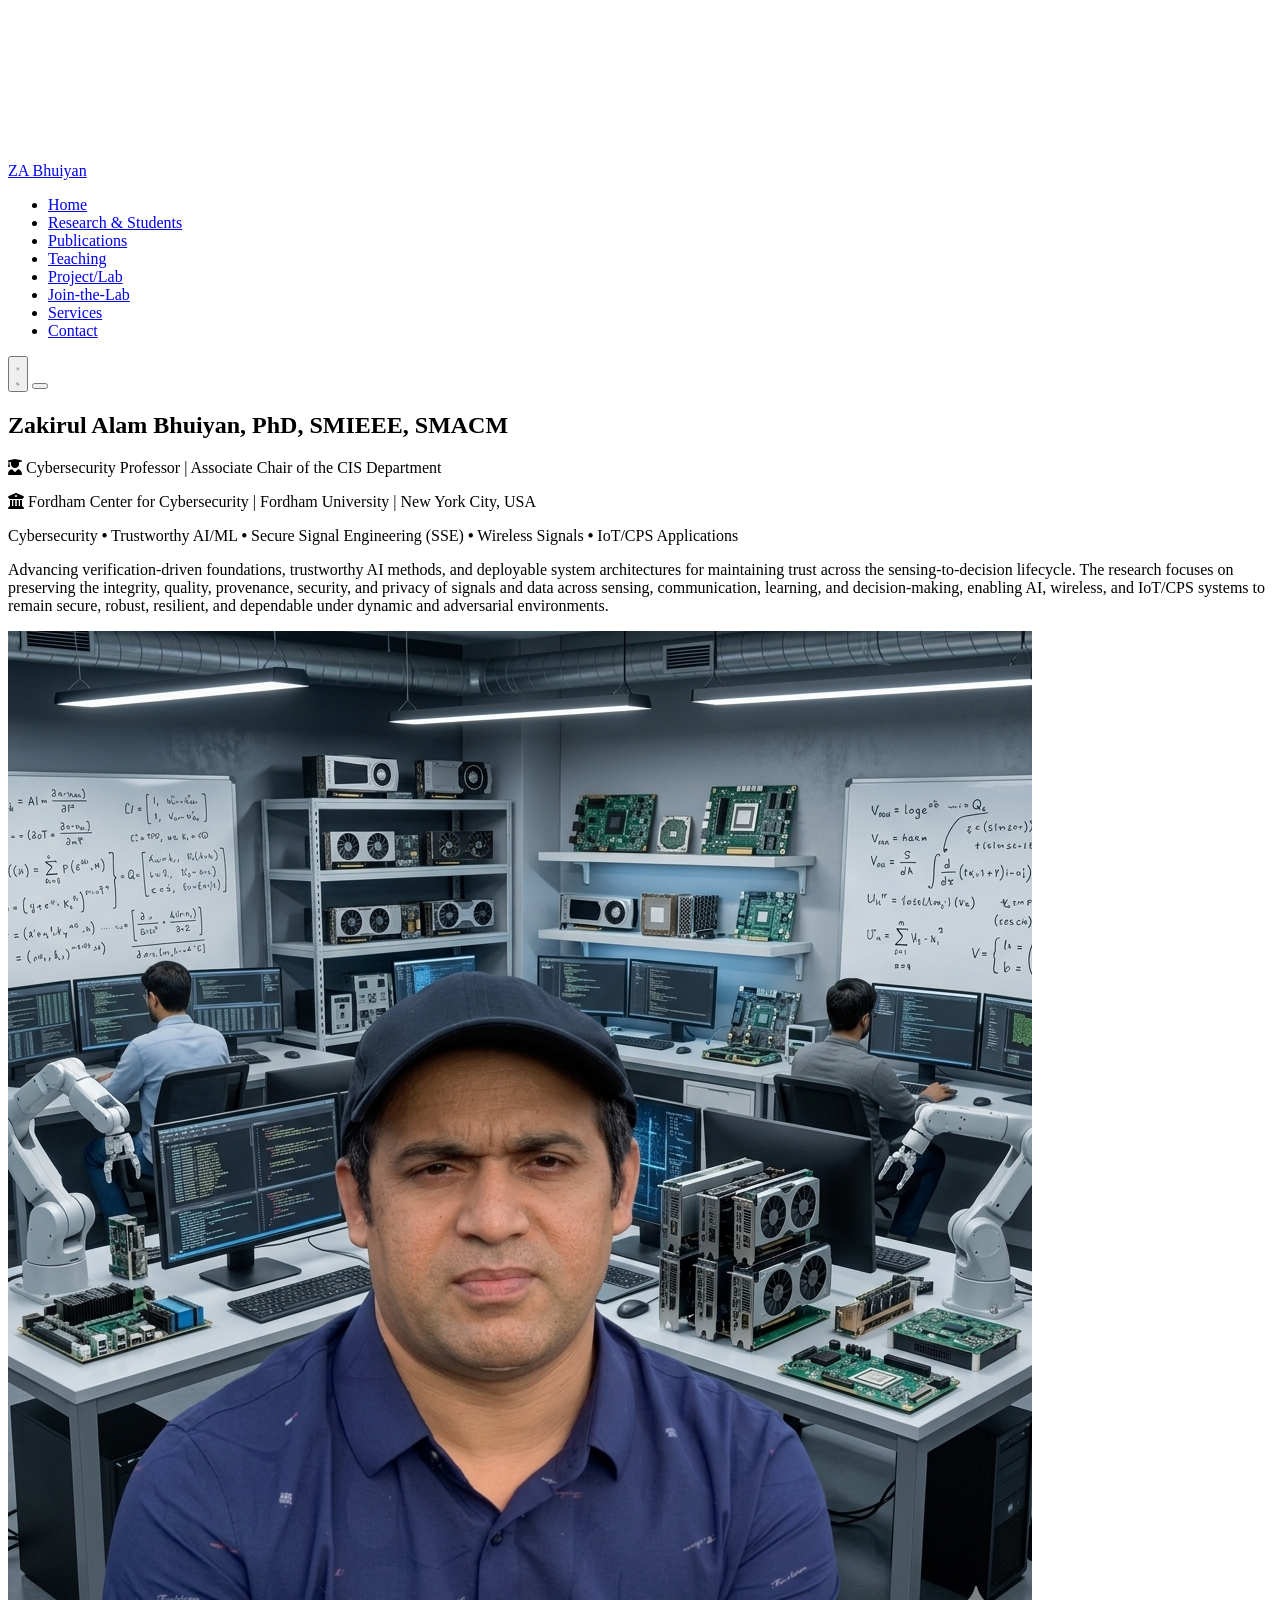
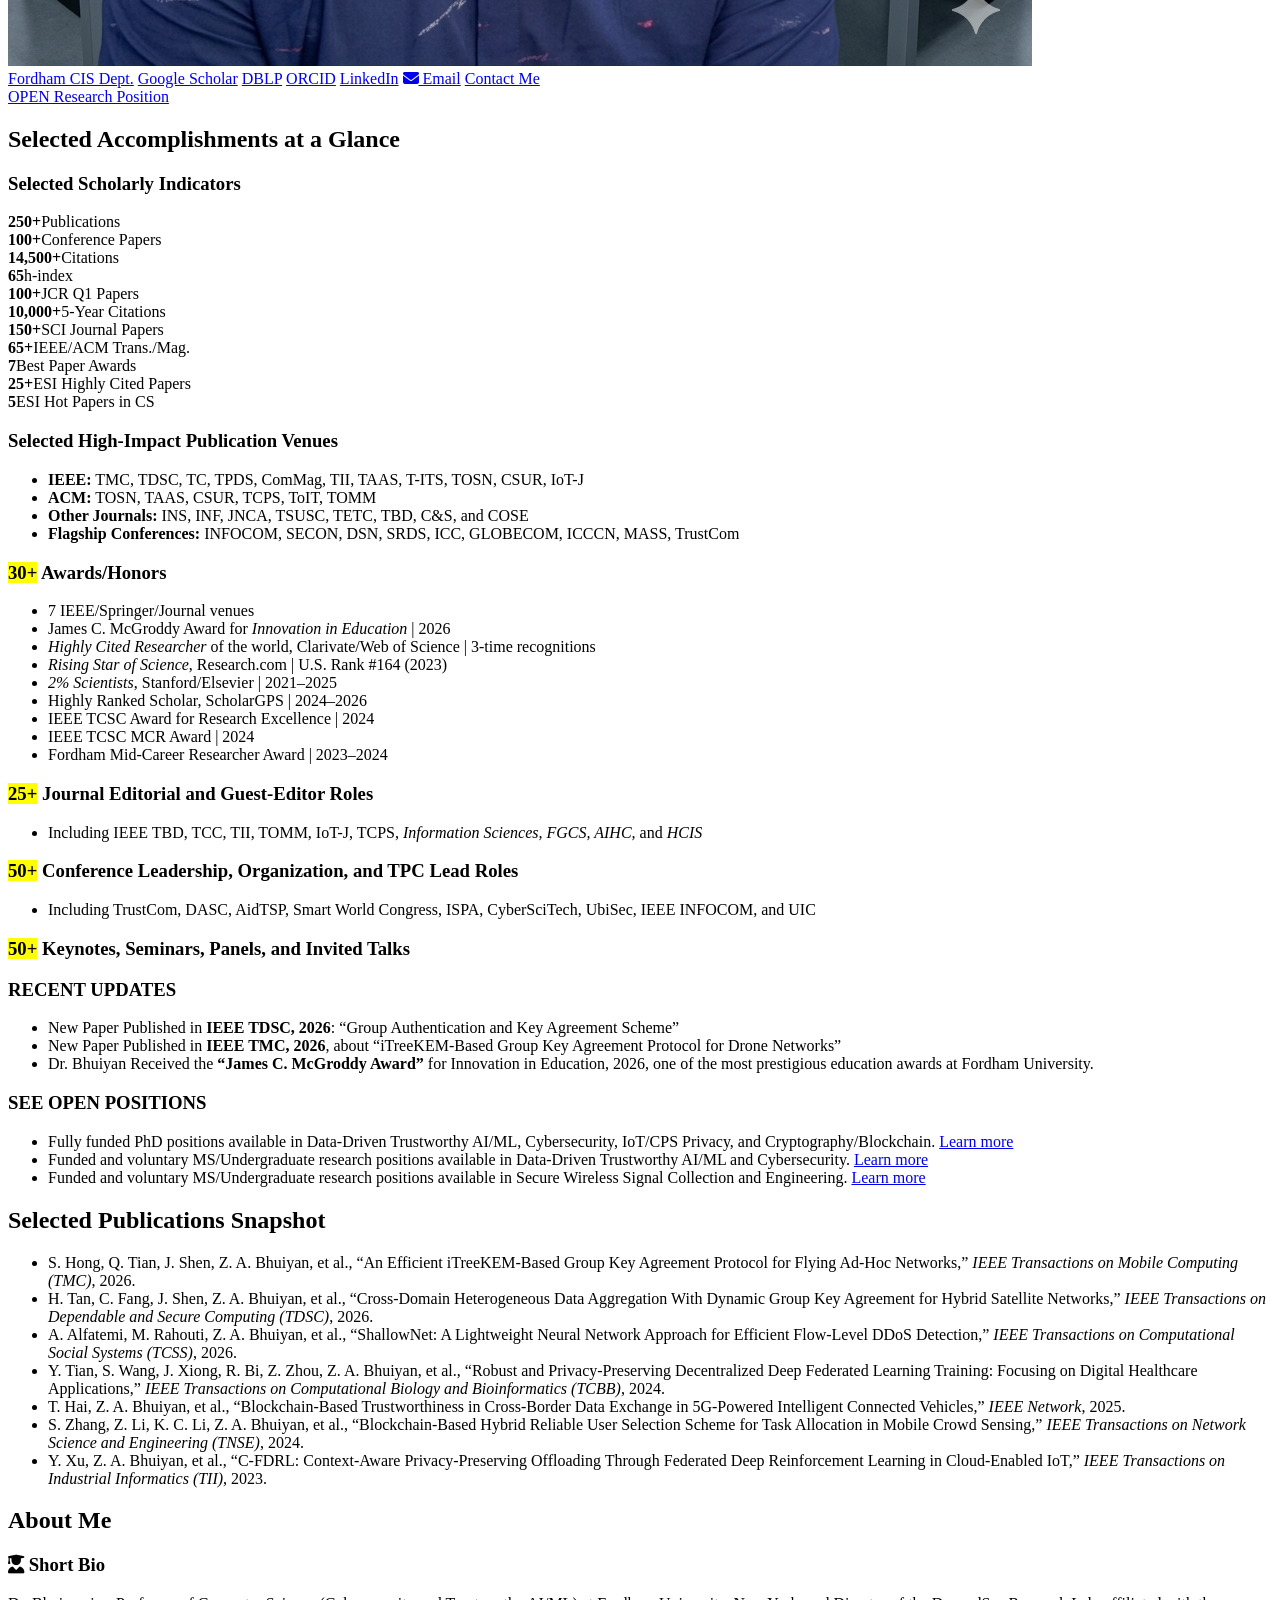
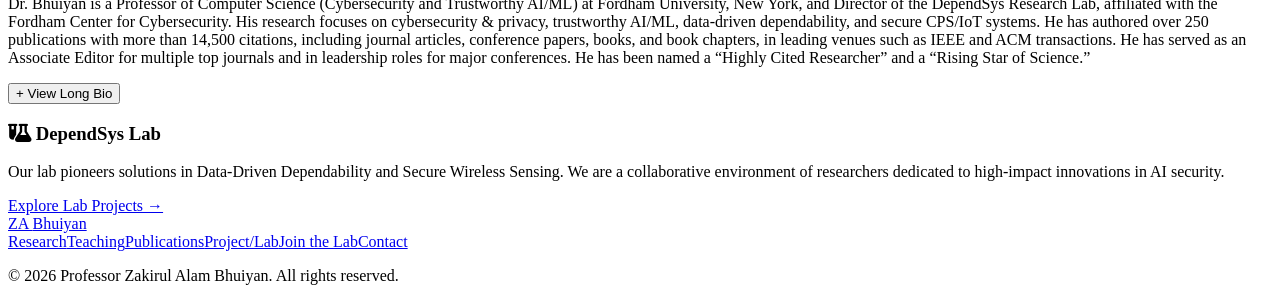
==== commit 3ead86c2: "Add files via upload" ====
--- a/index.html
+++ b/index.html
@@ -1,223 +1,212 @@
-<!DOCTYPE html>
-<html lang="en">
-
-<head>
-    <meta charset="UTF-8">
-    <meta name="viewport" content="width=device-width, initial-scale=1.0">
-    <title>Home | Zakirul Alam Bhuiyan</title>
-    <meta name="description"
-        content="Academic website of Professor Zakirul Alam Bhuiyan. Computer Science — Cybersecurity, Trustworthy AI/ML, Wireless Sensing, and Secure Systems.">
-    <link rel="preconnect" href="https://fonts.googleapis.com">
-    <link rel="preconnect" href="https://fonts.gstatic.com" crossorigin>
-    <link
-        href="https://fonts.googleapis.com/css2?family=Inter:wght@300;400;500;600&family=Outfit:wght@400;600;700;800&display=swap"
-        rel="stylesheet">
-    <link rel="stylesheet"
-        href="https://cdnjs.cloudflare.com/ajax/libs/font-awesome/6.5.2/css/all.min.css">
-    <link rel="stylesheet" href="style.css">
-    <link rel="stylesheet" href="revision.css">
-    <script>(function(){try{if(localStorage.getItem('theme')==='light'){document.documentElement.setAttribute('data-theme','light');}}catch(e){}})();</script>
-</head>
-
-<body>
-    <!-- Abstract Canvas Background (Neural/Wireless design) -->
-    <canvas id="bg-canvas"></canvas>
-
-    <!-- Navigation -->
-    <nav id="navbar">
-        <div class="nav-container">
-            <a href="index.html" class="logo">ZM <span>Bhuiyan</span></a>
-            <ul class="nav-links">
-                <li><a href="index.html" >Home</a></li>
-                <li><a href="research.html">Research & Students</a></li>
-                <li><a href="publications.html">Publications</a></li>
-                <li><a href="teaching.html">Teaching</a></li>
-                <li><a href="projects.html">Project/Lab</a></li>
-                <li><a href="join-lab.html">Join-the-Lab</a></li>
-                <li><a href="services.html">Services</a></li>
-                <li><a href="contact.html">Contact</a></li>
-            </ul>
-            <div class="nav-controls">
-                <button class="theme-toggle" aria-label="Toggle Theme">
-                    <svg class="sun-icon" viewBox="0 0 24 24" fill="none" stroke="currentColor" stroke-width="2"><circle cx="12" cy="12" r="5"/><path d="M12 1v2M12 21v2M4.22 4.22l1.42 1.42M18.36 18.36l1.42 1.42M1 12h2M21 12h2M4.22 19.78l1.42-1.42M18.36 5.64l1.42-1.42"/></svg>
-                    <svg class="moon-icon" viewBox="0 0 24 24" fill="none" stroke="currentColor" stroke-width="2"><path d="M21 12.79A9 9 0 1 1 11.21 3 7 7 0 0 0 21 12.79z"/></svg>
-                </button>
-                <button class="mobile-menu-btn" aria-label="Toggle Menu">
-                    <span class="bar"></span>
-                    <span class="bar"></span>
-                    <span class="bar"></span>
-                </button>
-            </div>
-        </div>
-    </nav>
-
-    <!-- Hero Section -->
-    <section id="home" class="hero">
-        <div class="hero-content">
-            <div class="hero-text slide-right">
-                <h1 class="glitch" data-text="Zakirul Alam Bhuiyan, PhD, SMIEEE, SMACM">Zakirul Alam Bhuiyan, <span class="title-credentials">PhD, SMIEEE, SMACM</span></h1>
-                <p class="hero-role"><i class="fa-solid fa-user-graduate" aria-hidden="true"></i> Cybersecurity Professor | Associate Chair of the CIS Department</p>
-                <p class="hero-affiliation"><i class="fa-solid fa-building-columns" aria-hidden="true"></i> Fordham Center for Cybersecurity | Fordham University | New York City, USA</p>
-                <h2 class="tagline">Advancing Trustworthy, Secure, and Intelligent Systems</h2>
-                <p class="bio-summary">
-                    Advancing trustworthy, secure, and intelligent systems at the intersection of cybersecurity, AI and data science, and wireless communications for IoT/CPS. Dr. Bhuiyan's research develops verification-driven frameworks and deployable solutions that ensure data integrity, quality, and privacy, while enabling AI models and system infrastructures to remain reliable, robust, and resilient under dynamic and adversarial conditions.
-                </p>
-                <div class="hero-buttons">
-                    <a href="contact.html" class="btn primary-btn"><i class="fa-solid fa-paper-plane"></i>Contact Me</a>
-                    <button type="button" id="open-quick-pubs" class="btn secondary-btn"><i class="fa-solid fa-book-open"></i>Simple Publications</button>
-                    <button type="button" id="open-news-modal" class="btn secondary-btn"><i class="fa-solid fa-bullhorn"></i>News</button>
-                    <button type="button" id="open-highlights-modal" class="btn secondary-btn"><i class="fa-solid fa-star"></i>Research Highlights</button>
-                </div>
-<div class="social-links profile-links" aria-label="Academic and professional profiles">
-<a href="https://www.linkedin.com/in/zakirul-alam-bhuiyan-19418713" target="_blank" rel="noopener noreferrer" aria-label="LinkedIn" title="LinkedIn"><i class="fa-brands fa-linkedin-in"></i><span>LinkedIn</span></a>
-<a href="https://dblp.org/pid/88/7649" target="_blank" rel="noopener noreferrer" aria-label="DBLP" title="DBLP"><i class="fa-solid fa-book"></i><span>DBLP</span></a>
-<a href="mailto:md@fordham.edu" aria-label="Email" title="Email"><i class="fa-solid fa-envelope"></i><span>Email</span></a></div>
-            </div>
-            <div class="hero-image slide-left">
-                <div class="img-wrapper">
-                    <img src="assets/profile.png" alt="Professor Zakirul Alam Bhuiyan">
-                </div>
-            </div>
-        </div>
-    </section>
-
-    <div id="quick-pubs-modal" class="quick-pubs-modal" aria-hidden="true" role="dialog" aria-modal="true" aria-labelledby="quick-pubs-title">
-        <div class="quick-pubs-backdrop" data-close-modal></div>
-        <div class="quick-pubs-panel">
-            <button type="button" class="quick-pubs-close" aria-label="Close" data-close-modal>&times;</button>
-            <h3 id="quick-pubs-title">Selected Publications Snapshot</h3>
-            <p class="quick-pubs-note">A quick list of representative publications. For the complete list, open the full publications page.</p>
-            <ol class="quick-pubs-list">
-                <li> Hong Shijia, Tian Qi, Shen Jian, Zakirul Alam Bhuiyan, Vijayakumar Pandi, He Debiao, An Efficient iTreeKEM-Based Group Key Agreement Protocol for Flying Ad-hoc Networks, IEEE Transactions on Mobile Computing (TMC), 2026</li>
-                <li> Ali Alfatemi, Mohamed Rahouti, Zakirul Alam Bhuiyan, Abdellah Chehri, Mohammed Aledhari, and Gwanggil Jeon, "Enhancing DDoS Detection for Edge Networks with Noise-Tolerant Shallow Neural Networks in Computational Social Systems," IEEE Transactions on Computational Social Systems (TCSC), 2025</li>
-                <li> T. Hai, Z. Bhuiyan, M. Rahouti, Jincheng Zhou, Jian Shen, "Blockchain-Based Trustworthiness in Cross-Border Data Exchange in 5G-Powered Intelligent Connected Vehicles," IEEE Networks, 2024</li>
-                <li> S. Zhang, Z. Li, K. C. Li, Zakirul Alam Bhuiyan, "Blockchain-Based Hybrid Reliable User Selection Scheme for Task Allocation in Mobile Crowd Sensing," IEEE Translations Network Science Engineering (TNSE), 2024</li>
-                <li> Ta Li, Youliang Tian, Jinbo Xiong, Zakirul Alam Bhuiyan, "FVP-EOC: Fair, Verifiable, and Privacy-Preserving Edge Outsourcing Computing in 5G-Enabled IIoT," IEEE Transactions Industrial Informatics (TII), 2023</li>
-                <li> Xuan Zhao, Zakirul Alam Bhuiyan, et al., "TrCMP: A Dependable App Usage Design for User Behavior Analysis through Cyber-Physical Parameters," Journal of Systems Architecture (JSA), 2020</li>
-                <li> J Zhang, Z Bhuiyan, X Yang, T Wang, X Xu, T Hayajneh, F. Khan, "AntiConcealer: Reliable Detection of Adversary Concealed Behaviors in EdgeAI-Assisted IoT," IEEE Internet of Things, 2022</li>
-            </ol>
-            <a href="publications.html" class="btn secondary-btn">Open Full Publications</a>
-        </div>
-    </div>
-
-    <div id="news-modal" class="quick-pubs-modal" aria-hidden="true" role="dialog" aria-modal="true" aria-labelledby="news-title">
-        <div class="quick-pubs-backdrop" data-close-news></div>
-        <div class="quick-pubs-panel">
-            <button type="button" class="quick-pubs-close" aria-label="Close" data-close-news>&times;</button>
-            <h3 id="news-title">NEWS:</h3>
-            <ul class="quick-pubs-list">
-                <li>Fully Funded PhD position available in Data-driven Trustworthy AI/ML, Cybersecurity, IoT/CPS Privacy, Cryptography/Blockchain. <a href="join-lab.html">Learn more</a></li>
-                <li>Funded/Voluntary MS/Undergrad research position available in Data-driven Trustworthy AI/ML, cybersecurity. <a href="join-lab.html">Learn more</a></li>
-                <li>Funded MS/Undergrad research position available in Secure Wireless Signal Collection/Engineering. <a href="join-lab.html">Learn more</a></li>
-            </ul>
-            <a href="join-lab.html" class="btn secondary-btn">See Open Positions</a>
-        </div>
-    </div>
-
-    <div id="highlights-modal" class="quick-pubs-modal" aria-hidden="true" role="dialog" aria-modal="true" aria-labelledby="highlights-title">
-        <div class="quick-pubs-backdrop" data-close-highlights></div>
-        <div class="quick-pubs-panel">
-            <button type="button" class="quick-pubs-close" aria-label="Close" data-close-highlights>&times;</button>
-            <h3 id="highlights-title">Research Highlights</h3>
-            <ul class="quick-pubs-list">
-                <li><strong>100+ SCI journal/transaction papers</strong></li>
-                <li>25+ ESI Highly Cited Papers and 5 Hot Papers in Computer Sciences.</li>
-                <li>80+ JCR Q1 papers and 65+ papers in prestigious IEEE/ACM transactions or magazines.</li>
-                <li><strong>100+ conference papers</strong>, including 30+ top conference papers (SECON, INFOCOM, DSN, SRDS, DCOSS, MASS, ICC, ICCCN, GlobeCom, TrustCom).</li>
-                <li><strong>30+ awards/honors</strong>, including 7 Best Paper awards and IEEE TCSC recognitions.</li>
-                <li><strong>25+ journal editor/guest editor roles</strong> and <strong>50+ conference organization/TPC lead</strong> roles.</li>
-                <li><strong>50+ seminars/panels/keynotes/talks</strong>.</li>
-            </ul>
-        </div>
-    </div>
-
-<section id="about" class="about section-alt">
-        <div class="container">
-            <h2 class="section-title">About Me</h2>
-            <div class="about-grid" id="about-grid">
-                <div class="about-text slide-up" id="about-text">
-                    <h3><i class="fa-solid fa-user-graduate"></i> Short Bio</h3>
-                    <p>
-                        Dr. Bhuiyan is a Professor of Computer Science (Cybersecurity and Trustworthy AI/ML) at Fordham University, New York, and Director of the DependSys Research Lab, affiliated with the Fordham Center for Cybersecurity. His research focuses on cybersecurity & privacy, trustworthy AI/ML, data-driven dependability, and secure CPS/IoT systems. He has authored over 250 publications with more than 14,000 citations, including journal articles, conference papers, books, and book chapters, in leading venues such as IEEE and ACM transactions. He has served as an Associate Editor for multiple top journals and in leadership roles for major conferences. He has been named a “Highly Cited Researcher” and a “Rising Star of Science.”
-                    </p>
-                    <button type="button" class="long-bio-toggle" id="long-bio-toggle" aria-expanded="false" aria-controls="long-bio-content">
-                        View Long Bio  
-                    </button>
-                    <div class="long-bio-content" id="long-bio-content" hidden>
-                        <div class="long-bio-shell">
-                            <p class="long-bio-kicker">Academic Leadership Profile</p>
-                            <div class="long-bio-metrics">
-                                <span>250+ Publications</span>
-                                <span>25 ESI Highly Cited Papers</span>
-                                <span>5 ESI Hot Papers</span>
-                                <span>7 Best Paper Awards</span>
-                            </div>
-
-                            <div class="long-bio-stream">
-                                <article class="bio-node">
-                                    <h4>Position & Leadership</h4>
-                                    <p>Dr. Bhuiyan is a tenured Associate Professor in the Department of Computer and Information Sciences at Fordham University, New York, USA. He also serves as the Director of the Dependable and Secure Systems Research (DependSys) Lab and is affiliated with the Fordham Center for Cybersecurity. Prior to joining Fordham, he held faculty positions as an Assistant Professor at Fordham University and Temple University, and as an Adjunct Professor at Harvard University.</p>
-                                </article>
-
-                                <article class="bio-node">
-                                    <h4>Research & Scholarly Impact</h4>
-                                    <p>His research spans cybersecurity and privacy, trustworthy AI/ML, data-driven system dependability, and emerging CPS/IoT systems. Dr. Bhuiyan has authored and co-authored over 250 publications, including journal and transactions articles, conference papers, 10 book chapters, and 4 books. His work has appeared in leading venues such as IEEE TC, TPDS, TII, TDSC, TITS, TSUSC, TETC, IoT-J, ACM ToIT, TCPS, and journals such as JSA, INS, JPDC, and JNCA. He has also published in premier conferences including IEEE INFOCOM, IEEE SECON, IEEE/IFIP DSN, IEEE SRDS, IEEE TrustCom, DCOSS, IEEE MASS, and IEEE DASC.</p>
-                                </article>
-
-                                <article class="bio-node">
-                                    <h4>Editorial Roles & Recognition</h4>
-                                    <p>Dr. Bhuiyan has served as an Associate Editor and Lead Guest Editor for several prominent journals, including IEEE Transactions on Industrial Informatics, ACM Transactions on Multimedia Computing, Communications, and Applications (TOMM), ACM Transactions on Cyber-Physical Systems, IEEE Internet of Things Journal, Future Generation Computer Systems, Journal of Network and Computer Applications, Journal of Parallel and Distributed Computing, and Computer Networks. He has been recognized as a Highly Cited Researcher by Web of Science, named among the Rising Stars of Science, and received the IEEE TCSC Early Career Researcher Award, IEEE Outstanding Leadership Award, and multiple IEEE Service Awards.</p>
-                                </article>
-
-                                <article class="bio-node">
-                                    <h4>Service to the Community</h4>
-                                    <p>He has served in major leadership and organizational roles including General Chair, Program Chair, Workshop Chair, Publicity Chair, Technical Program Committee member, and reviewer for numerous international conferences and journals. His service includes roles in IEEE DASC 2024, INFOCOM AidTSP Workshop, IEEE TrustCom (2023, 2020), IEEE CSCloud 2022, IEEE iSCI 2021, and IEEE DependSys 2020.</p>
-                                </article>
-                            </div>
-                        </div>
-                    </div>
-                </div>
-                <div class="lab-highlight slide-up" id="dependsys-card">
-                    <h3><i class="fa-solid fa-flask-vial"></i> DependSys Lab</h3>
-                    <p>
-                        Our lab pioneers solutions in Data-Driven Dependability and Secure Wireless Sensing. We are a
-                        collaborative environment of researchers dedicated to high-impact innovations in AI security.
-                    </p>
-                    <a href="projects.html" class="inline-link">Explore Lab Projects &rarr;</a>
-                </div>
-            </div>
-        </div>
-    </section>
-
-    <footer class="site-footer">
-        <div class="container footer-content">
-            <div class="footer-brand">
-                <a href="index.html" class="footer-logo">ZM <span>Bhuiyan</span></a>
-                <p>Professor of Computer Science at Fordham University, advancing trustworthy AI, cybersecurity, wireless sensing, and resilient IoT/CPS systems.</p>
-            </div>
-            <div class="footer-links">
-                <a href="research.html">Research</a>
-                <a href="publications.html">Publications</a>
-                <a href="teaching.html">Teaching</a>
-                <a href="projects.html">Project/Lab</a>
-                <a href="join-lab.html">Join the Lab</a>
-                <a href="contact.html">Contact</a>
-            </div>
-            <div class="footer-focus">
-                <span>Trustworthy AI/ML</span>
-                <span>Cybersecurity</span>
-                <span>IoT/CPS Security</span>
-                <span>Wireless Sensing</span>
-            </div>
-            <div class="footer-bottom">
-                <p>&copy; 2026 Professor Zakirul Alam Bhuiyan. All rights reserved.</p>
-                <a href="mailto:md@fordham.edu">md@fordham.edu</a>
-            </div>
-        </div>
-    </footer>
-    <script src="publications-data.js"></script>
-<script src="script.js"></script>
-<script src="publications.js"></script>
-</body>
-
-</html>
+<!DOCTYPE html>
+<html lang="en">
+<head>
+  <meta charset="UTF-8">
+  <meta name="viewport" content="width=device-width, initial-scale=1.0">
+  <meta name="description" content="Professor Zakirul Alam Bhuiyan — cybersecurity, trustworthy AI/ML, secure signal engineering and IoT/CPS research at Fordham University.">
+  <meta name="theme-color" content="#0a1b2d">
+  <title>Home | Zakirul Alam Bhuiyan</title>
+  <link rel="preconnect" href="https://fonts.googleapis.com">
+  <link rel="preconnect" href="https://fonts.gstatic.com" crossorigin>
+  <link href="https://fonts.googleapis.com/css2?family=Inter:wght@300;400;500;600&family=Outfit:wght@400;600;700;800&display=swap" rel="stylesheet">
+  <link href="https://cdnjs.cloudflare.com/ajax/libs/font-awesome/6.5.2/css/all.min.css" rel="stylesheet">
+  <link href="css/style.css" rel="stylesheet">
+  <link href="css/revision.css" rel="stylesheet">
+  <!-- Page-specific styles follow the shared styles; the other site pages are unchanged. -->
+  <link href="css/homepage-pdf.css" rel="stylesheet">
+  <link href="css/homepage-site-consistency.css" rel="stylesheet">
+  <script>(function(){try{if(localStorage.getItem('theme')==='light')document.documentElement.setAttribute('data-theme','light')}catch(e){}})();</script>
+</head>
+<body class="homepage-pdf">
+<canvas id="bg-canvas" aria-hidden="true"></canvas>
+
+<nav id="navbar" aria-label="Main navigation">
+  <div class="nav-container">
+    <a class="logo" href="index.html" aria-label="Zakirul Alam Bhuiyan home">ZA <span>Bhuiyan</span></a>
+    <ul class="nav-links" id="main-nav-links">
+      <li><a class="active" aria-current="page" href="index.html">Home</a></li>
+      <li><a href="research.html">Research &amp; Students</a></li>
+      <li><a href="publications.html">Publications</a></li>
+      <li><a href="teaching.html">Teaching</a></li>
+      <li><a href="projects.html">Project/Lab</a></li>
+      <li><a href="join-lab.html">Join-the-Lab</a></li>
+      <li><a href="services.html">Services</a></li>
+      <li><a href="contact.html">Contact</a></li>
+    </ul>
+    <div class="nav-controls">
+      <button class="theme-toggle" type="button" aria-label="Toggle light and dark theme" title="Toggle theme">
+        <svg class="sun-icon" aria-hidden="true" fill="none" stroke="currentColor" stroke-width="2" viewBox="0 0 24 24"><circle cx="12" cy="12" r="5"/><path d="M12 1v2M12 21v2M4.22 4.22l1.42 1.42M18.36 18.36l1.42 1.42M1 12h2M21 12h2M4.22 19.78l1.42-1.42M18.36 5.64l1.42-1.42"/></svg>
+        <svg class="moon-icon" aria-hidden="true" fill="none" stroke="currentColor" stroke-width="2" viewBox="0 0 24 24"><path d="M21 12.79A9 9 0 1 1 11.21 3 7 7 0 0 0 21 12.79z"/></svg>
+      </button>
+      <button class="mobile-menu-btn" type="button" aria-label="Toggle navigation menu" aria-controls="main-nav-links" aria-expanded="false"><span class="bar"></span><span class="bar"></span><span class="bar"></span></button>
+    </div>
+  </div>
+</nav>
+
+<main>
+<section class="pdf-hero" id="home" aria-labelledby="professor-title">
+  <div class="pdf-shell pdf-hero-inner">
+    <div class="pdf-hero-copy">
+      <h1 id="professor-title">Zakirul Alam Bhuiyan, <span>PhD, SMIEEE, SMACM</span></h1>
+      <p class="pdf-role"><i aria-hidden="true" class="fa-solid fa-user-graduate"></i> Cybersecurity Professor | Associate Chair of the CIS Department</p>
+      <p class="pdf-affiliation"><i aria-hidden="true" class="fa-solid fa-building-columns"></i> Fordham Center for Cybersecurity | Fordham University | New York City, USA</p>
+      <p class="pdf-research-focus">Cybersecurity <b>•</b> Trustworthy AI/ML <b>•</b> Secure Signal Engineering (SSE) <b>•</b> Wireless Signals <b>•</b> IoT/CPS Applications</p>
+      <p class="pdf-research-summary">Advancing verification-driven foundations, trustworthy AI methods, and deployable system architectures for maintaining trust across the sensing-to-decision lifecycle. The research focuses on preserving the integrity, quality, provenance, security, and privacy of signals and data across sensing, communication, learning, and decision-making, enabling AI, wireless, and IoT/CPS systems to remain secure, robust, resilient, and dependable under dynamic and adversarial environments.</p>
+    </div>
+    <div class="pdf-profile-portrait"><img src="assets/profile.png" alt="Portrait of Professor Zakirul Alam Bhuiyan in a research laboratory" width="1024" height="1035" fetchpriority="high"></div>
+  </div>
+</section>
+
+<div class="pdf-shell pdf-link-row">
+  <div class="pdf-profile-links" aria-label="Academic and professional profiles">
+    <a href="https://www.fordham.edu/academics/departments/computer-and-information-science/faculty-and-administration/" target="_blank" rel="noopener noreferrer">Fordham CIS Dept.</a>
+    <a href="https://scholar.google.com/citations?user=JqHr6TcAAAAJ&amp;hl=en" target="_blank" rel="noopener noreferrer">Google Scholar</a>
+    <a href="https://dblp.org/pid/88/7649.html" target="_blank" rel="noopener noreferrer">DBLP</a>
+    <a href="https://orcid.org/0000-0002-9513-9990" target="_blank" rel="noopener noreferrer">ORCID</a>
+    <a href="https://www.linkedin.com/in/zakirul-alam-bhuiyan-19418713/" target="_blank" rel="noopener noreferrer">LinkedIn</a>
+    <a href="mailto:zakirulalam@gmail.com"><i aria-hidden="true" class="fa-solid fa-envelope"></i> Email</a>
+    <a class="pdf-contact-link" href="contact.html">Contact Me</a>
+  </div>
+  <a class="pdf-open-link" href="join-lab.html">OPEN Research Position</a>
+</div>
+
+<section class="pdf-content pdf-shell" id="accomplishments" aria-labelledby="accomplishments-heading">
+  <h2 class="pdf-highlight-title" id="accomplishments-heading"><span>Selected Accomplishments at a Glance</span></h2>
+  <div class="pdf-two-column">
+    <div class="pdf-primary-column">
+      <section class="pdf-data-block" aria-labelledby="scholarly-heading">
+        <h3 class="pdf-section-heading" id="scholarly-heading">Selected Scholarly Indicators</h3>
+        <div class="pdf-stat-grid" role="list" aria-label="Scholarly indicators">
+          <div class="pdf-stat-row pdf-stat-row-top" role="presentation">
+            <div class="pdf-stat" role="listitem"><strong>250+</strong><span>Publications</span></div>
+            <div class="pdf-stat" role="listitem"><strong>100+</strong><span>Conference Papers</span></div>
+            <div class="pdf-stat" role="listitem"><strong>14,500+</strong><span>Citations</span></div>
+            <div class="pdf-stat" role="listitem"><strong>65</strong><span>h-index</span></div>
+            <div class="pdf-stat" role="listitem"><strong>100+</strong><span>JCR Q1 Papers</span></div>
+            <div class="pdf-stat" role="listitem"><strong>10,000+</strong><span>5-Year Citations</span></div>
+          </div>
+          <div class="pdf-stat-row pdf-stat-row-bottom" role="presentation">
+            <div class="pdf-stat" role="listitem"><strong>150+</strong><span>SCI Journal Papers</span></div>
+            <div class="pdf-stat" role="listitem"><strong>65+</strong><span>IEEE/ACM Trans./Mag.</span></div>
+            <div class="pdf-stat" role="listitem"><strong>7</strong><span>Best Paper Awards</span></div>
+            <div class="pdf-stat" role="listitem"><strong>25+</strong><span>ESI Highly Cited Papers</span></div>
+            <div class="pdf-stat" role="listitem"><strong>5</strong><span>ESI Hot Papers in CS</span></div>
+          </div>
+        </div>
+      </section>
+
+      <section class="pdf-data-block pdf-venues" aria-labelledby="venues-heading">
+        <h3 class="pdf-section-heading" id="venues-heading">Selected High-Impact Publication Venues</h3>
+        <ul class="pdf-hollow-list">
+          <li><strong>IEEE:</strong> TMC, TDSC, TC, TPDS, ComMag, TII, TAAS, T-ITS, TOSN, CSUR, IoT-J</li>
+          <li><strong>ACM:</strong> TOSN, TAAS, CSUR, TCPS, ToIT, TOMM</li>
+          <li><strong>Other Journals:</strong> INS, INF, JNCA, TSUSC, TETC, TBD, C&amp;S, and COSE</li>
+          <li><strong>Flagship Conferences:</strong> INFOCOM, SECON, DSN, SRDS, ICC, GLOBECOM, ICCCN, MASS, TrustCom</li>
+        </ul>
+      </section>
+
+      <section class="pdf-data-block pdf-awards" aria-labelledby="awards-heading">
+        <h3 class="pdf-section-heading" id="awards-heading"><mark>30+</mark> Awards/Honors</h3>
+        <ul class="pdf-hollow-list">
+          <li>7 IEEE/Springer/Journal venues</li>
+          <li>James C. McGroddy Award for <em>Innovation in Education</em> | 2026</li>
+          <li><em>Highly Cited Researcher</em> of the world, Clarivate/Web of Science | 3-time recognitions</li>
+          <li><em>Rising Star of Science</em>, Research.com | U.S. Rank #164 (2023)</li>
+          <li><em>2% Scientists</em>, Stanford/Elsevier | 2021–2025</li>
+          <li>Highly Ranked Scholar, ScholarGPS | 2024–2026</li>
+          <li>IEEE TCSC Award for Research Excellence | 2024</li>
+          <li>IEEE TCSC MCR Award | 2024</li>
+          <li>Fordham Mid-Career Researcher Award | 2023–2024</li>
+        </ul>
+      </section>
+      <section class="pdf-data-block pdf-leadership" aria-labelledby="editorial-heading">
+        <h3 class="pdf-section-heading" id="editorial-heading"><mark>25+</mark> Journal Editorial and Guest-Editor Roles</h3>
+        <ul class="pdf-disc-list"><li>Including IEEE TBD, TCC, TII, TOMM, IoT-J, TCPS, <i>Information Sciences, FGCS, AIHC,</i> and <i>HCIS</i></li></ul>
+      </section>
+      <section class="pdf-data-block pdf-leadership" aria-labelledby="conference-heading">
+        <h3 class="pdf-section-heading" id="conference-heading"><mark>50+</mark> Conference Leadership, Organization, and TPC Lead Roles</h3>
+        <ul class="pdf-disc-list"><li>Including TrustCom, DASC, AidTSP, Smart World Congress, ISPA, CyberSciTech, UbiSec, IEEE INFOCOM, and UIC</li></ul>
+      </section>
+      <section class="pdf-data-block pdf-leadership" aria-labelledby="talks-heading">
+        <h3 class="pdf-section-heading" id="talks-heading"><mark>50+</mark> Keynotes, Seminars, Panels, and Invited Talks</h3>
+      </section>
+    </div>
+
+    <aside class="pdf-sidebar" aria-label="Recent updates and research opportunities">
+      <section class="pdf-side-card pdf-recent" id="home-news" aria-labelledby="updates-heading">
+        <h3 id="updates-heading">RECENT UPDATES</h3>
+        <ul>
+          <li>New Paper Published in <strong>IEEE TDSC, 2026</strong>: <span>“Group Authentication and Key Agreement Scheme”</span></li>
+          <li>New Paper Published in <strong>IEEE TMC, 2026</strong>, about <span>“iTreeKEM-Based Group Key Agreement Protocol for Drone Networks”</span></li>
+          <li>Dr. Bhuiyan Received the <strong>“James C. McGroddy Award”</strong> for <span>Innovation in Education, 2026</span>, one of the most prestigious education awards at Fordham University.</li>
+        </ul>
+      </section>
+      <section class="pdf-side-card pdf-open-positions" aria-labelledby="positions-heading">
+        <h3 id="positions-heading">SEE OPEN POSITIONS</h3>
+        <ul>
+          <li>Fully funded PhD positions available in Data-Driven Trustworthy AI/ML, Cybersecurity, IoT/CPS Privacy, and Cryptography/Blockchain. <a href="join-lab.html">Learn more</a></li>
+          <li>Funded and voluntary MS/Undergraduate research positions available in Data-Driven Trustworthy AI/ML and Cybersecurity. <a href="join-lab.html">Learn more</a></li>
+          <li>Funded and voluntary MS/Undergraduate research positions available in Secure Wireless Signal Collection and Engineering. <a href="join-lab.html">Learn more</a></li>
+        </ul>
+      </section>
+    </aside>
+  </div>
+
+  <section class="pdf-publications" id="selected-publications" aria-labelledby="selected-publications-heading">
+    <h2 class="pdf-highlight-title" id="selected-publications-heading"><span>Selected Publications Snapshot</span></h2>
+    <ul>
+      <li>S. Hong, Q. Tian, J. Shen, Z. A. Bhuiyan, et al., “An Efficient iTreeKEM-Based Group Key Agreement Protocol for Flying Ad-Hoc Networks,” <em>IEEE Transactions on Mobile Computing (TMC)</em>, 2026.</li>
+      <li>H. Tan, C. Fang, J. Shen, Z. A. Bhuiyan, et al., “Cross-Domain Heterogeneous Data Aggregation With Dynamic Group Key Agreement for Hybrid Satellite Networks,” <em>IEEE Transactions on Dependable and Secure Computing (TDSC)</em>, 2026.</li>
+      <li>A. Alfatemi, M. Rahouti, Z. A. Bhuiyan, et al., “ShallowNet: A Lightweight Neural Network Approach for Efficient Flow-Level DDoS Detection,” <em>IEEE Transactions on Computational Social Systems (TCSS)</em>, 2026.</li>
+      <li>Y. Tian, S. Wang, J. Xiong, R. Bi, Z. Zhou, Z. A. Bhuiyan, et al., “Robust and Privacy-Preserving Decentralized Deep Federated Learning Training: Focusing on Digital Healthcare Applications,” <em>IEEE Transactions on Computational Biology and Bioinformatics (TCBB)</em>, 2024.</li>
+      <li>T. Hai, Z. A. Bhuiyan, et al., “Blockchain-Based Trustworthiness in Cross-Border Data Exchange in 5G-Powered Intelligent Connected Vehicles,” <em>IEEE Network</em>, 2025.</li>
+      <li>S. Zhang, Z. Li, K. C. Li, Z. A. Bhuiyan, et al., “Blockchain-Based Hybrid Reliable User Selection Scheme for Task Allocation in Mobile Crowd Sensing,” <em>IEEE Transactions on Network Science and Engineering (TNSE)</em>, 2024.</li>
+      <li>Y. Xu, Z. A. Bhuiyan, et al., “C-FDRL: Context-Aware Privacy-Preserving Offloading Through Federated Deep Reinforcement Learning in Cloud-Enabled IoT,” <em>IEEE Transactions on Industrial Informatics (TII)</em>, 2023.</li>
+    </ul>
+  </section>
+</section>
+
+<section class="pdf-about" id="about" aria-labelledby="about-heading">
+  <div class="pdf-shell pdf-about-inner">
+    <h2 id="about-heading">About Me</h2>
+    <div class="about-grid" id="about-grid">
+      <div class="about-text" id="about-text">
+        <h3><i class="fa-solid fa-user-graduate" aria-hidden="true"></i> Short Bio</h3>
+        <p>Dr. Bhuiyan is a Professor of Computer Science (Cybersecurity and Trustworthy AI/ML) at Fordham University, New York, and Director of the DependSys Research Lab, affiliated with the Fordham Center for Cybersecurity. His research focuses on cybersecurity &amp; privacy, trustworthy AI/ML, data-driven dependability, and secure CPS/IoT systems. He has authored over 250 publications with more than 14,500 citations, including journal articles, conference papers, books, and book chapters, in leading venues such as IEEE and ACM transactions. He has served as an Associate Editor for multiple top journals and in leadership roles for major conferences. He has been named a “Highly Cited Researcher” and a “Rising Star of Science.”</p>
+        <button type="button" class="long-bio-toggle" id="long-bio-toggle" aria-expanded="false" aria-controls="long-bio-content">+ View Long Bio</button>
+        <div class="long-bio-content" id="long-bio-content" hidden>
+          <div class="long-bio-shell">
+            <p class="long-bio-kicker">Academic Leadership Profile</p>
+            <div class="long-bio-metrics"><span>250+ Publications</span><span>25+ ESI Highly Cited Papers</span><span>5 ESI Hot Papers</span><span>7 Best Paper Awards</span></div>
+            <div class="long-bio-stream">
+              <article class="bio-node"><h4>Position &amp; Leadership</h4><p>Dr. Bhuiyan is a Professor in the Department of Computer and Information Sciences at Fordham University, New York, USA. He also serves as the Director of the Dependable and Secure Systems Research (DependSys) Lab and is affiliated with the Fordham Center for Cybersecurity. Prior to joining Fordham, he held faculty positions as an Assistant Professor at Fordham University and Temple University, and as an Adjunct Professor at Harvard University.</p></article>
+              <article class="bio-node"><h4>Research &amp; Scholarly Impact</h4><p>His research spans cybersecurity and privacy, trustworthy AI/ML, data-driven system dependability, and emerging CPS/IoT systems. Dr. Bhuiyan has authored and co-authored over 250 publications, including journal and transactions articles, conference papers, 10 book chapters, and 4 books. His work has appeared in leading IEEE/ACM journals and conferences.</p></article>
+              <article class="bio-node"><h4>Editorial Roles &amp; Recognition</h4><p>Dr. Bhuiyan has served as an Associate Editor and Lead Guest Editor for several prominent journals, and has received research, education and service recognitions.</p></article>
+            </div>
+          </div>
+        </div>
+      </div>
+      <div class="lab-highlight" id="dependsys-card">
+        <h3><i class="fa-solid fa-flask-vial" aria-hidden="true"></i> DependSys Lab</h3>
+        <p>Our lab pioneers solutions in Data-Driven Dependability and Secure Wireless Sensing. We are a collaborative environment of researchers dedicated to high-impact innovations in AI security.</p>
+        <a href="projects.html" class="inline-link">Explore Lab Projects →</a>
+      </div>
+    </div>
+  </div>
+</section>
+</main>
+
+<footer class="pdf-footer" aria-label="Footer">
+  <div class="pdf-shell pdf-footer-inner">
+    <div class="pdf-footer-top"><a class="pdf-footer-logo" href="index.html">ZA <span>Bhuiyan</span></a>
+      <div class="pdf-footer-links">
+        <a href="research.html">Research</a><a href="teaching.html">Teaching</a><a href="publications.html">Publications</a><a href="projects.html">Project/Lab</a><a href="join-lab.html">Join the Lab</a><a href="contact.html">Contact</a>
+      </div>
+    </div>
+    <p>© 2026 Professor Zakirul Alam Bhuiyan. All rights reserved.</p>
+  </div>
+</footer>
+<script src="js/script.js"></script>
+<script src="js/homepage.js"></script>
+</body>
+</html>
